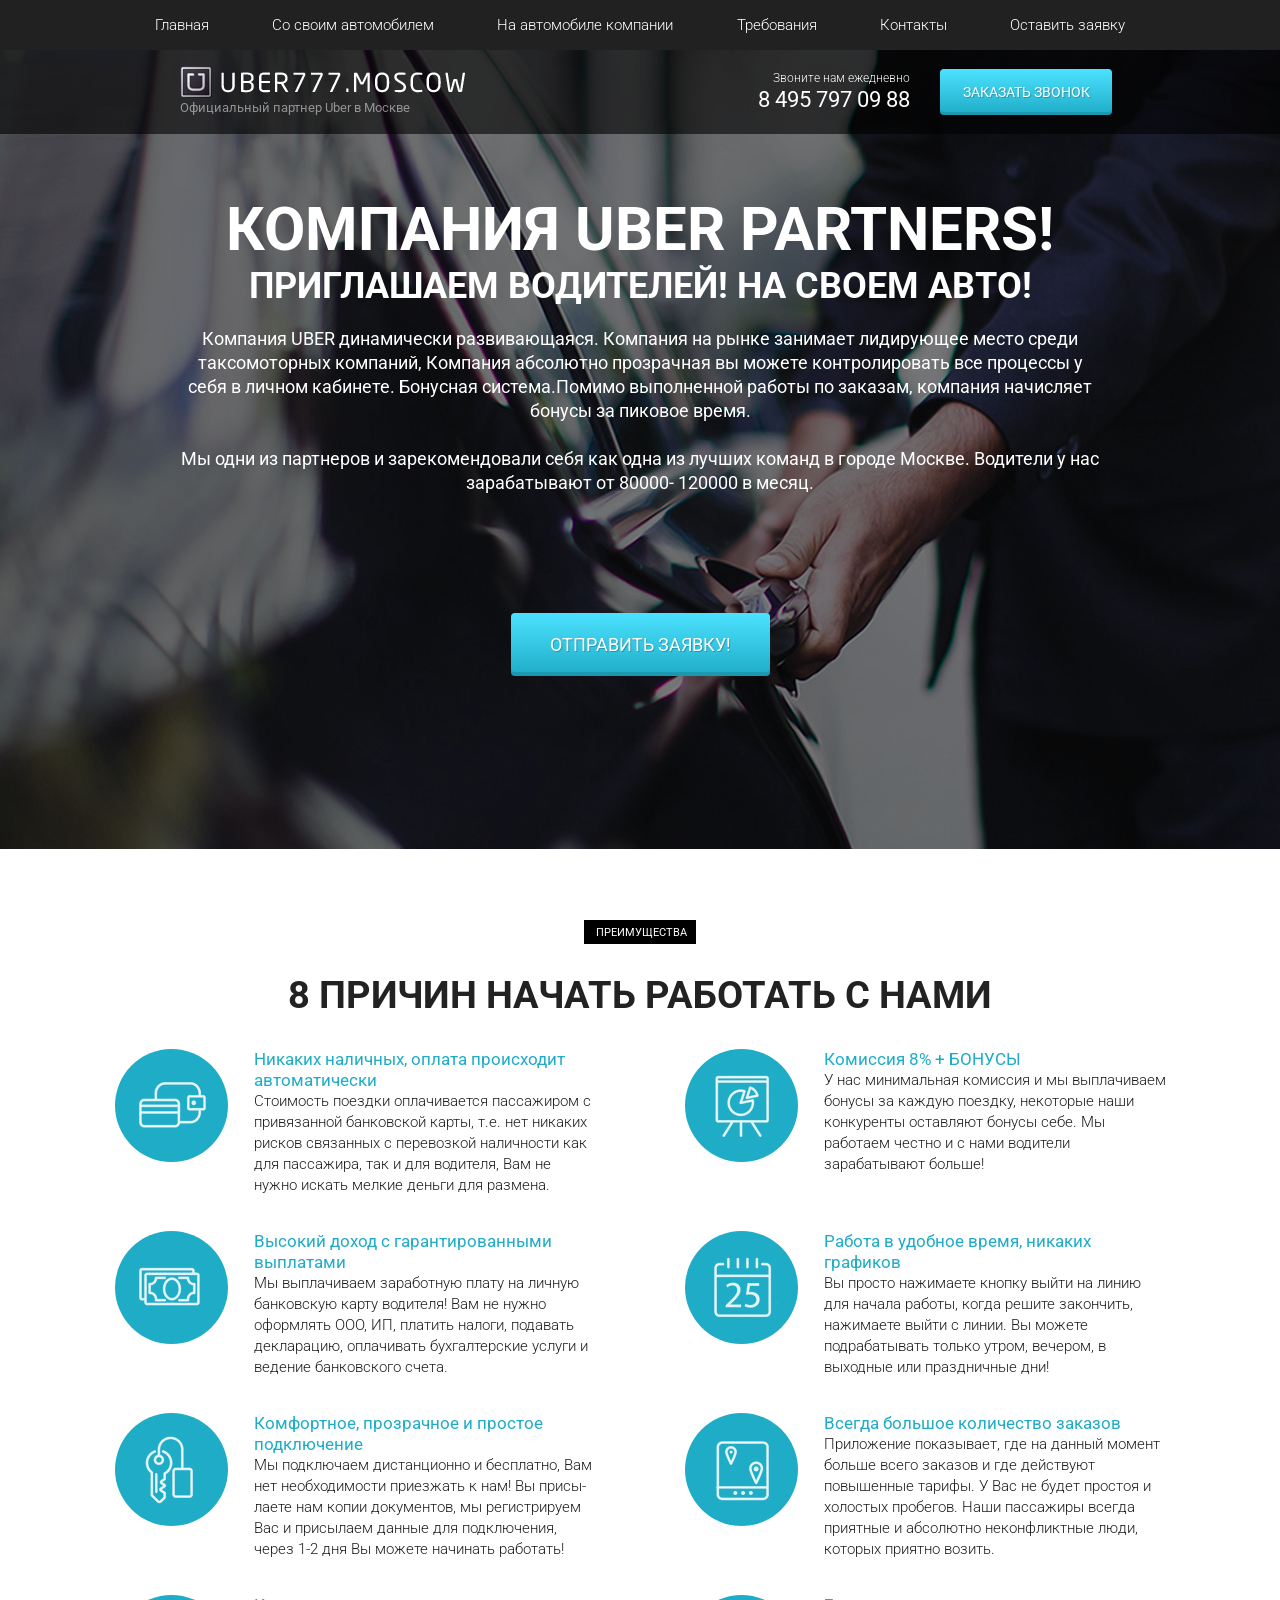
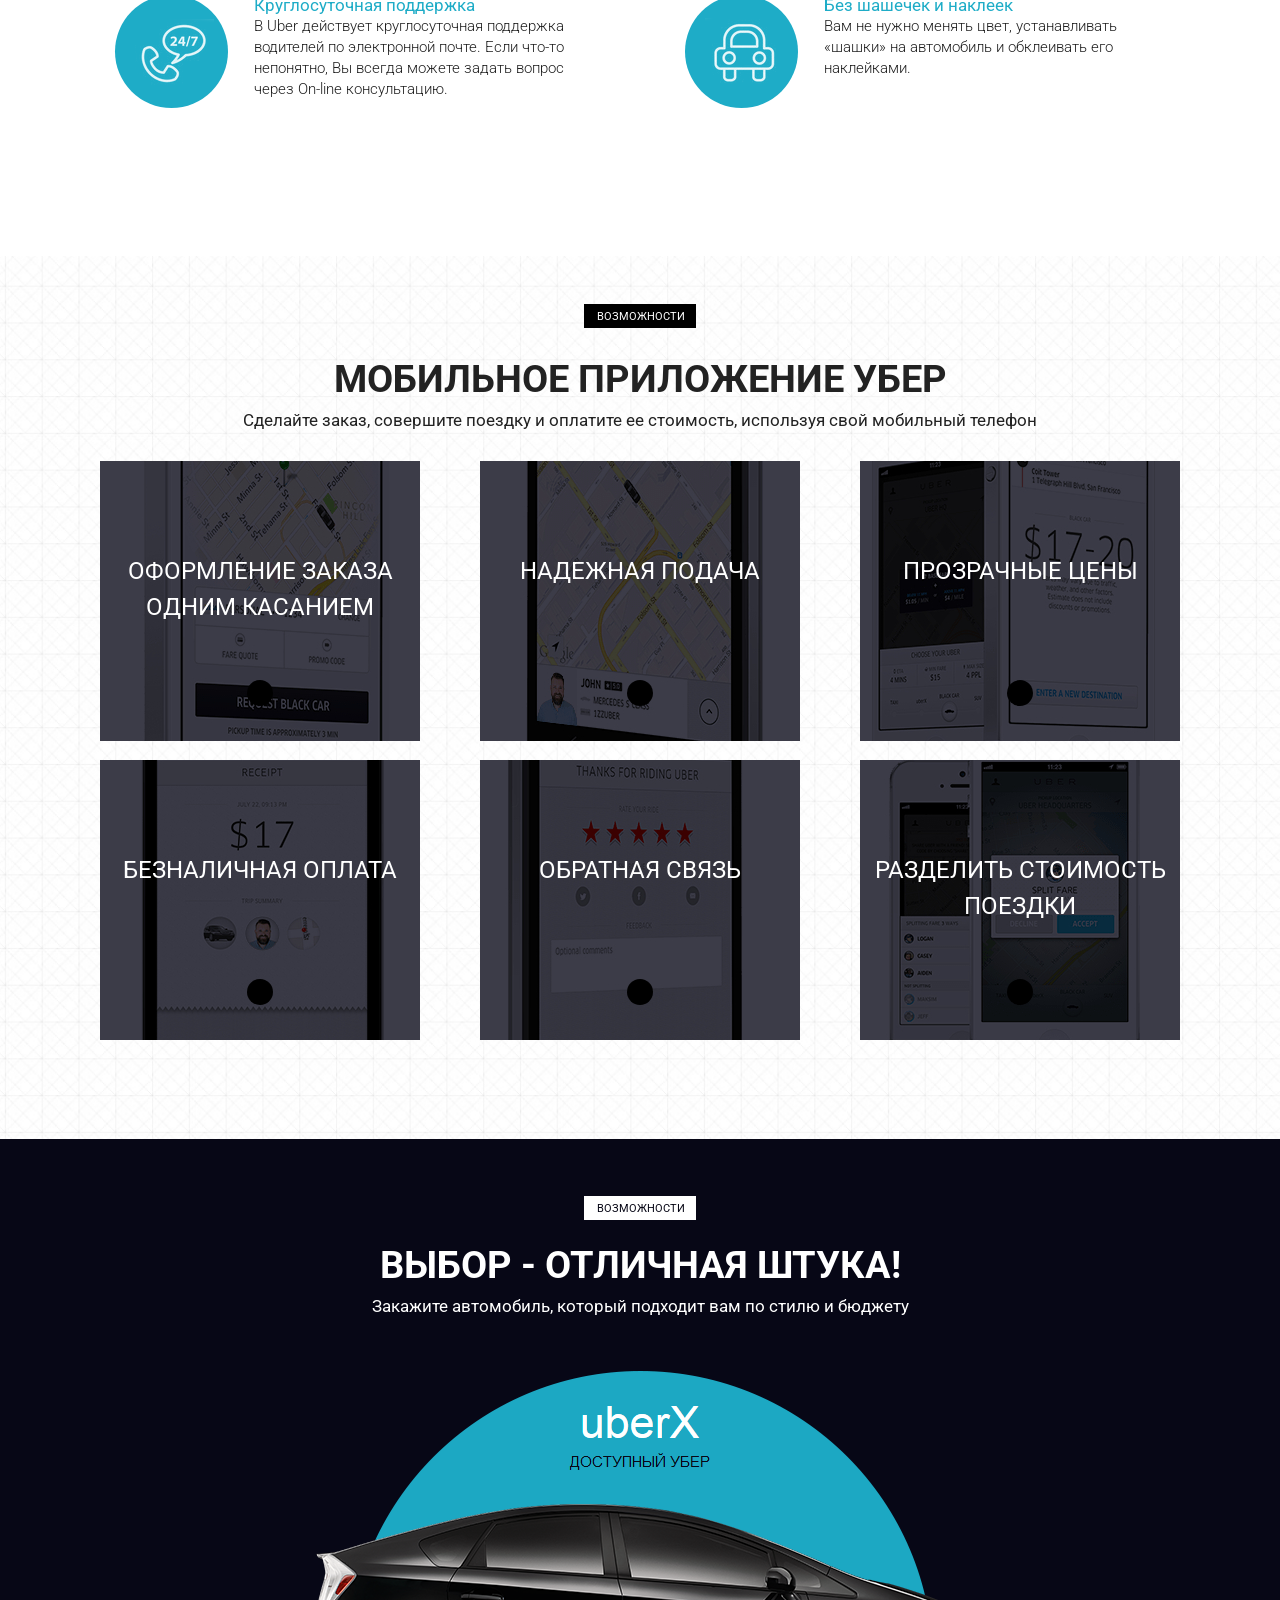
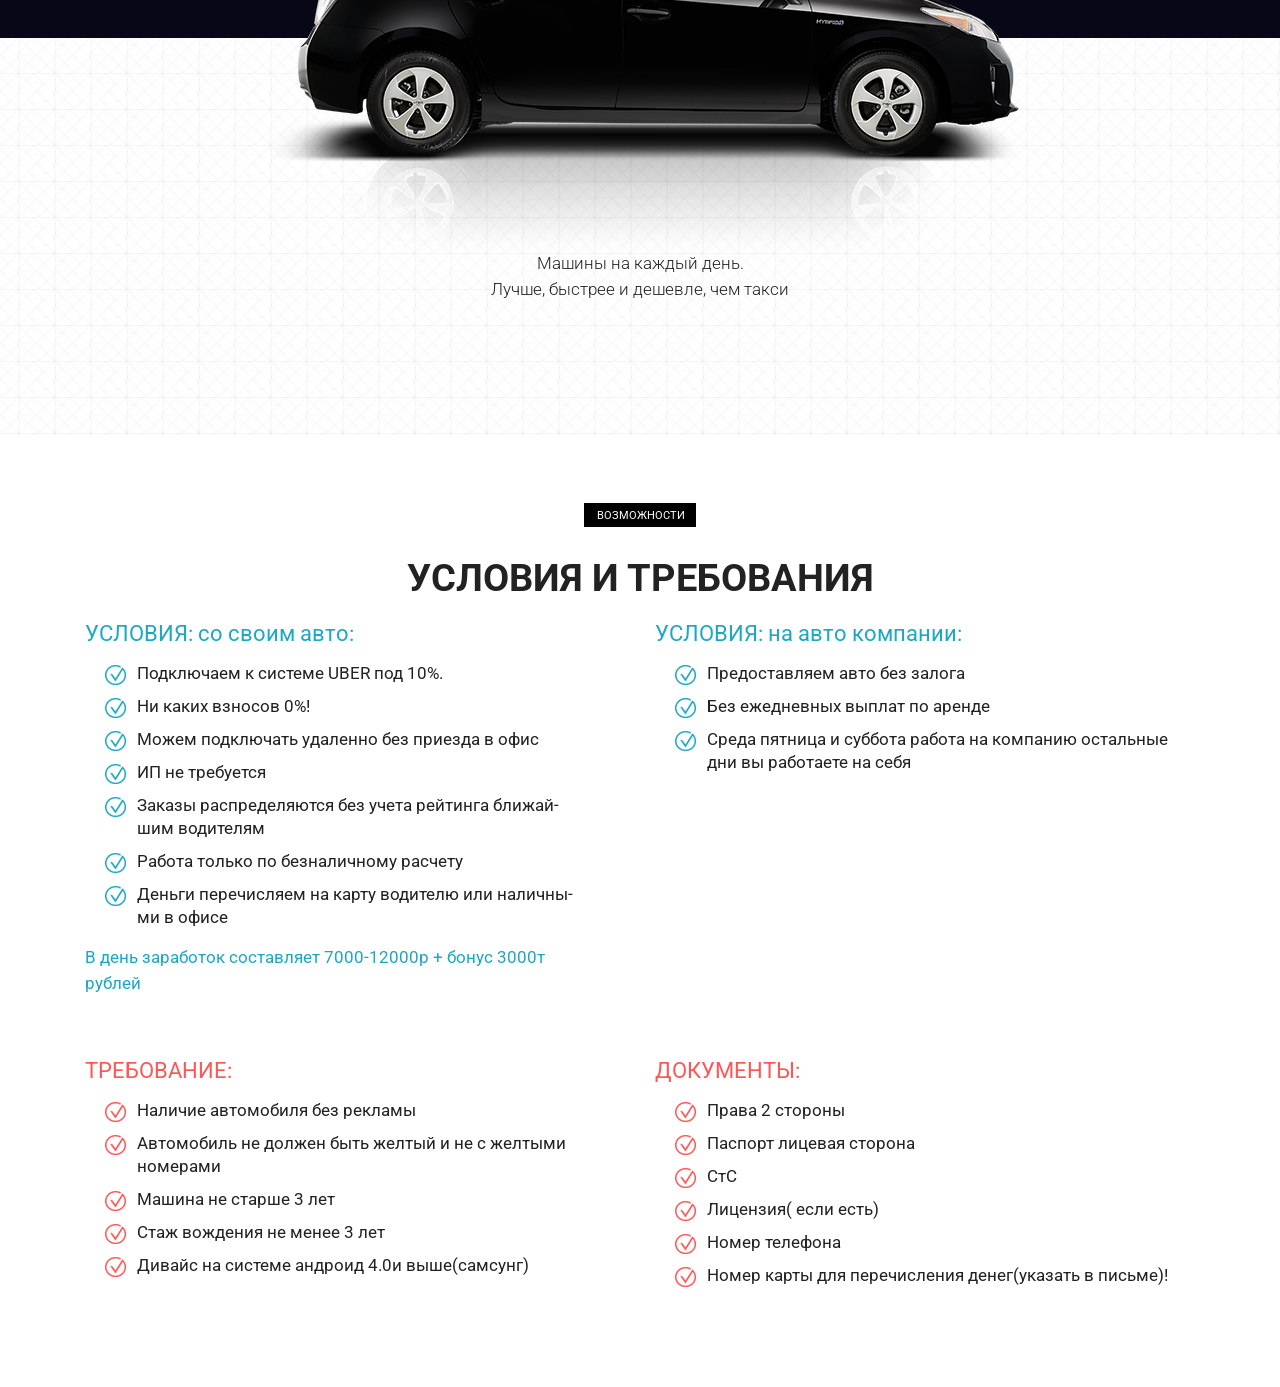
==== src/index.html @ 5bc3fe65 "page 5" ====
<!DOCTYPE html>
<html lang="en">
<head>
    <meta charset="UTF-8">
    <meta name="viewport" content="width=device-width, initial-scale=1.0">
    <meta http-equiv="X-UA-Compatible" content="ie=edge">
    <link href="https://fonts.googleapis.com/css2?family=Roboto:wght@300;400;700&display=swap" rel="stylesheet">
    <title>Document</title>
    <link rel="stylesheet" href="css/bootstrap-reboot.min.css">
    <link rel="stylesheet" href="css/bootstrap-grid.min.css">
    <link rel="stylesheet" href="css/style.min.css">
</head>
<body>
    <header>
        <nav>
            <div class="container">
                <ul class="menu">
                    <li class="menu_item"><a href="#" class="menu_link">Главная</a></li>
                    <li class="menu_item"><a href="#" class="menu_link">Со своим автомобилем</a></li>
                    <li class="menu_item"><a href="#" class="menu_link">На автомобиле компании</a></li>
                    <li class="menu_item"><a href="#" class="menu_link">Требования</a></li>
                    <li class="menu_item"><a href="#" class="menu_link">Контакты</a></li>
                    <li class="menu_item"><a href="#" class="menu_link">Оставить заявку</a></li>
                </ul>
            
            </div>
        </nav>

        <div class="subheader">
            <div class="container">
                <div class="row">
                    <div class="col-md-4 offset-md-1">
                        <a href="#" class="subheader_logo"><img src="/src/icons/logo.png" alt="logo"></a>
                        <div class="subheader_official">Официальный партнер Uber в Москве</div>
                    </div>
                    <div class="col-md-2 offset-md-2">
                        <div class="subheader_callus">Звоните нам ежедневно</div>
                        <a href="tel:+74957970988" class="subheader_tel">8 495 797 09 88</a>
                    </div>
                    <div class="col-md-2">
                        <button class="subheader_btn">заказать звонок</button>
                    </div>
                </div>
            </div>
        </div>
    </header>

    <section class="main">
        <div class="container">
            <div class="row">
                <div class="col-md-10 offset-md-1">
                    <h1 class="main_header">КОМПАНИЯ UBER PARTNERS!</h1>
                    <h2 class="main_subheader">ПРИГЛАШАЕМ ВОДИТЕЛЕЙ! НА СВОЕМ АВТО!</h2>
                    <div class="main_content">Компания UBER  динамически развивающаяся. Компания на рынке занимает лидирующее место среди
                    таксомоторных компаний, Компания абсолютно прозрачная вы можете контролировать все процессы у себя в личном кабинете. Бонуcная система.Помимо выполненной работы по заказам, компания начисляет бонусы за
                    пиковое время.
                    <br><br>
                    Мы одни из партнеров и зарекомендовали себя как одна из лучших команд в городе Москве.  Водители у нас
                    зарабатывают от 80000- 120000 в месяц.
                    </div>
                    <button class="main_btn">ОТПРАВИТЬ ЗАЯВКУ!</button>
                </div>
            </div>
        </div>
    </section>

    <section class="advantages">
        <div class="container">
            <div class="section_header">преимущества</div>
            <h1 class="section_header_big">8 причин начать работать с нами</h1>
            <div class="row">
                <div class="col-md-6">
                    
                    <div class="adv_item">
                        <div class="round"><img src="icons/advantages/1.png" alt="1" class="adv_item_img"></div>
                        <div class="adv_item_wrapper">
                            <div class="adv_item_header">Никаких наличных, оплата происходит
                                автоматически
                                </div>
                            <div class="adv_item_content">Стоимость поездки оплачивается пассажиром с привязанной банковской карты, т.е. нет никаких рисков связанных с перевозкой наличности как для пассажира, так и для водителя, Вам не нужно искать мелкие деньги для размена.</div>
                        </div>
                    </div>
                </div>
                <div class="col-md-6">
                    <div class="adv_item">
                        <div class="round"><img src="icons/advantages/2.png" alt="2" class="adv_item_img"></div>
                        <div class="adv_item_wrapper">
                            <div class="adv_item_header">Комиссия 8% + БОНУСЫ
                                </div>
                            <div class="adv_item_content">У нас минимальная комиссия и мы выплачиваем бонусы за каждую поездку, некоторые наши конкуренты оставляют бонусы себе. Мы работаем честно и с нами водители зарабатывают больше!<br></div>
                        </div>
                    </div>
                </div>
                <div class="col-md-6">
                    <div class="adv_item">
                        <div class="round"><img src="icons/advantages/3.png" alt="3" class="adv_item_img"></div>
                        <div class="adv_item_wrapper">
                            <div class="adv_item_header">Высокий доход с гарантированными
                                выплатами
                                </div>
                            <div class="adv_item_content">Мы выплачиваем заработную плату на личную банковскую карту водителя! Вам не нужно оформлять ООО, ИП, платить налоги, подавать декларацию, оплачивать бухгалтерские услуги и ведение банковского счета.</div>
                        </div>
                    </div>
                </div>
                <div class="col-md-6">
                    <div class="adv_item">
                        <div class="round"><img src="icons/advantages/4.png" alt="4" class="adv_item_img"></div>
                        <div class="adv_item_wrapper">
                            <div class="adv_item_header">Работа в удобное время, никаких
                                графиков
                                    
                                </div>
                            <div class="adv_item_content">Вы просто нажимаете кнопку выйти на линию для начала работы, когда решите закончить, нажимаете выйти с линии. Вы можете подрабатывать только утром, вечером, в выходные или праздничные дни!</div>
                        </div>
                    </div>
                </div>
                <div class="col-md-6">
                    <div class="adv_item">
                        <div class="round"><img src="icons/advantages/5.png" alt="5" class="adv_item_img"></div>
                        <div class="adv_item_wrapper">
                            <div class="adv_item_header">Комфортное, прозрачное и простое
                                подключение
                                </div>
                            <div class="adv_item_content">Мы подключаем дистанционно и бесплатно, Вам нет необходимости приезжать к нам! Вы присы-лаете нам копии документов, мы регистрируем Вас и присылаем данные для подключения, через 1-2 дня Вы можете начинать работать!</div>
                        </div>
                    </div>
                </div>
                <div class="col-md-6">
                    <div class="adv_item">
                        <div class="round"><img src="icons/advantages/6.png" alt="6" class="adv_item_img"></div>
                        <div class="adv_item_wrapper">
                            <div class="adv_item_header">Всегда большое количество заказов
                                
                                </div>
                            <div class="adv_item_content">Приложение показывает, где на данный момент больше всего заказов и где действуют повышенные тарифы. У Вас не будет простоя и холостых пробегов. Наши пассажиры всегда приятные и абсолютно неконфликтные люди, которых приятно возить.</div>
                        </div>
                    </div>
                </div>
                <div class="col-md-6">
                    <div class="adv_item">
                        <div class="round"><img src="icons/advantages/7.png" alt="7" class="adv_item_img"></div>
                        <div class="adv_item_wrapper">
                            <div class="adv_item_header">Круглосуточная поддержка
                            </div>
                            <div class="adv_item_content">В Uber действует круглосуточная поддержка водителей по электронной почте. Если что-то непонятно, Вы всегда можете задать вопрос через On-line консультацию.</div>
                        </div>
                    </div>
                </div> 
                <div class="col-md-6">
                    <div class="adv_item">
                        <div class="round"><img src="icons/advantages/8.png" alt="8" class="adv_item_img"></div>
                        <div class="adv_item_wrapper">
                            <div class="adv_item_header">Без шашечек и наклеек
                                
                            </div>
                            <div class="adv_item_content">Вам не нужно менять цвет, устанавливать «шашки» на автомобиль и обклеивать его наклейками.</div>
                        </div>
                    </div>
                </div>    
            </div>
        </div>
    </section>

    <section class="mobile">
        <div class="container">
            <div class="section_header">Возможности</div>
            <div class="section_header_big section_header_big_2">мобильное приложение убер</div>
            <div class="section_subheader">Сделайте заказ, совершите поездку и оплатите ее стоимость, используя свой мобильный телефон</div>
            <div class="row">
                <div class="col-md-4">
                    <div class="mobile_item mobile_item_1">
                        <div class="mobile_item_text">оформление заказа одним касанием</div>
                        <div class="mobile_item_plus"></div>
                    </div>
                </div>
                <div class="col-md-4">
                    <div class="mobile_item mobile_item_2">
                        <div class="mobile_item_text">надежная подача</div>
                        <div class="mobile_item_plus"></div>
                    </div>
                </div>
                <div class="col-md-4">
                    <div class="mobile_item mobile_item_3">
                        <div class="mobile_item_text">прозрачные цены</div>
                        <div class="mobile_item_plus"></div>
                    </div>
                </div>
                <div class="col-md-4">
                    <div class="mobile_item mobile_item_4">
                        <div class="mobile_item_text">безналичная оплата</div>
                        <div class="mobile_item_plus"></div>
                    </div>
                </div>
                <div class="col-md-4">
                    <div class="mobile_item mobile_item_5">
                        <div class="mobile_item_text">обратная связь</div>
                        <div class="mobile_item_plus"></div>
                    </div>
                </div>
                <div class="col-md-4">
                    <div class="mobile_item mobile_item_6">
                        <div class="mobile_item_text">разделить
                            стоимость поездки</div>
                        <div class="mobile_item_plus"></div>
                    </div>
                </div>
            </div>
        </div>
    </section>

    <section class="choice">
        <div class="subsection_1">
            <div class="container">
                <div class="section_header section_header_3">Возможности</div>
                <div class="section_header_big section_header_big_3">Выбор - отличная 
                    штука!</div>
                <div class="section_subheader section_subheader_3">Закажите автомобиль, который подходит вам по стилю и бюджету</div>
                <div class="choice_car"><img src="img/car.png" alt="car"></div>
                <div class="choice_text">Машины на каждый день.<br>
                    Лучше, быстрее и дешевле, чем такси</div>
            </div>
        </div>
        <div class="subsection_2"></div>
    </section>

    <section class="require">
        <div class="container">
            <div class="section_header">возможности</div>
            <div class="section_header_big section_header_big_4">условия и требования</div>

            <div class="row">
                <div class="col-md-6">
                    <div class="require_block">
                        <div class="require_header">УСЛОВИЯ: со своим авто:</div>
                        <ul class="require_content">
                            <li> Подключаем к системе UBER  под 10%.</li>
                            <li>Ни каких взносов  0%!</li>
                            <li>Можем подключать удаленно без приезда в офис</li>
                            <li>ИП не требуется</li>
                            <li>Заказы распределяются без учета рейтинга ближай-<br>шим водителям</li>
                            <li>Работа только по безналичному расчету</li>
                            <li>Деньги перечисляем на карту водителю или наличны-<br>ми в офисе</li>
                        </ul>
                        <div class="require_footer">В день заработок составляет 7000-12000р + бонус 3000т<br> рублей</div>
                    </div>
                </div>
                
                <div class="col-md-6">
                    <div class="require_block">
                        <div class="require_header">УСЛОВИЯ: на авто компании:</div>
                        <ul class="require_content">
                            <li>Предоставляем авто без залога</li>
                            <li>Без ежедневных выплат по аренде</li>
                            <li>Среда пятница и суббота работа на компанию остальные дни вы работаете на себя</li>
                            
                        </ul>
                    </div>
                </div>
                <div class="col-md-6">
                    <div class="require_block require_block_nmb">
                        <div class="require_header require_header_red">ТРЕБОВАНИЕ:</div>
                        <ul class="require_content require_content_red">
                            <li>Наличие автомобиля без рекламы</li>
                            <li>Автомобиль не должен быть желтый и не с желтыми номерами</li>
                            <li>Машина не старше 3 лет</li>
                            <li>Стаж вождения не менее 3 лет</li>
                            <li>Дивайс на системе андроид 4.0и выше(самсунг)</li>
                        </ul>
                    </div>
                </div>
                <div class="col-md-6">
                    <div class="require_block require_block_nmb">
                        <div class="require_header require_header_red">ДОКУМЕНТЫ:</div>
                        <ul class="require_content require_content_red">
                            <li>Права 2 стороны</li>
                            <li>Паспорт лицевая сторона</li>
                            <li>СтС</li>
                            <li>Лицензия( если есть)</li>
                            <li>Номер телефона</li>
                            <li>Номер карты для перечисления денег(указать в письме)!</li>
                        </ul>
                    </div>
                </div>
                
            </div>
        </div>
    </section>
     
</body>
</html>
---- src/css/style.min.css ----
*{font-family:'Roboto', sans-serif}header{position:relative;height:50px}nav{background-color:#212121;height:50px;position:fixed;top:0;left:0;width:100%;z-index:2}.menu{display:-webkit-box;display:-ms-flexbox;display:flex;-webkit-box-pack:justify;-ms-flex-pack:justify;justify-content:space-between;margin:0;list-style-type:none;padding:13px 70px}.menu_link{color:#ffffff;font-size:15px;font-weight:300}.subheader{position:absolute;top:50px;height:84px;background-color:rgba(0,0,0,0.6);width:100%}.subheader_logo{display:block;margin-top:16px}.subheader_official{opacity:0.5;color:#ffffff;font-size:13px;font-weight:400}.subheader_callus{display:block;margin-top:23px;margin-bottom:8px;color:#ffffff;font-size:12px;font-weight:300;line-height:11px;text-align:right}.subheader_tel{display:block;color:#ffffff;font-size:22px;font-weight:400;text-transform:uppercase;line-height:16px;text-align:right}.subheader_btn{margin-top:19px;width:172px;height:46px;-webkit-box-shadow:inset 0 -3px 0 rgba(0,0,0,0.12);box-shadow:inset 0 -3px 0 rgba(0,0,0,0.12);border:none;background-image:-webkit-gradient(linear, left bottom, left top, from(#1eacc7), to(#4ce2ff));background-image:linear-gradient(to top, #1eacc7 0%, #4ce2ff 100%);border-radius:4px;text-shadow:1px 1px 0 rgba(0,0,0,0.21);color:#ffffff;font-size:14px;font-weight:400;line-height:10px;text-transform:uppercase}.subheader_btn:hover{background-image:none;background-color:#1eacc7}.main{min-height:799px;background:url("/src/img/bg/bg_main.jpg") center center/cover no-repeat;padding:150px 0 135px 0}.main_header{margin:0;text-align:center;color:#ffffff;font-weight:700;text-transform:uppercase;font-size:60px;line-height:60px}.main_subheader{text-align:center;color:#ffffff;font-size:36px;text-transform:uppercase;font-weight:700;margin:0;line-height:36px;margin-top:8px}.main_content{color:#ffffff;font-size:18px;font-weight:400;line-height:24px;margin-top:23px;text-align:center}.main_btn{display:block;margin:118px auto 0 auto;width:259px;height:63px;-webkit-box-shadow:inset 0 -4px 0 rgba(0,0,0,0.12);box-shadow:inset 0 -4px 0 rgba(0,0,0,0.12);border:none;background-image:-webkit-gradient(linear, left bottom, left top, from(#1eacc7), to(#4ce2ff));background-image:linear-gradient(to top, #1eacc7 0%, #4ce2ff 100%);text-shadow:1px 1px 0 rgba(0,0,0,0.21);color:#ffffff;font-size:18px;font-weight:400;text-transform:uppercase;border-radius:4px}.main_btn:hover{background-image:none;background-color:#1eacc7}.section_header{margin:0 auto;width:112px;height:24px;background-color:#000000;color:#ffffff;font-size:11px;font-weight:400;text-transform:uppercase;text-align:center;padding:5px 11px 6px 12px}.section_header_3{background-color:#ffffff;color:#070716}.section_header_big{color:#222222;font-size:38px;font-weight:700;line-height:27px;text-transform:uppercase;margin-top:38px;margin-bottom:40px;text-align:center}.section_header_big_2{margin-bottom:19px}.section_header_big_3{color:#ffffff;margin:32px 0 19px 0}.section_header_big_4{margin-bottom:0px}.section_subheader{color:#222222;font-size:17px;font-weight:400;text-align:center;line-height:17px}.section_subheader_3{color:#ffffff;margin-bottom:56px}.advantages{padding:71px 0 113px 0}.advantages .adv_item{display:-webkit-box;display:-ms-flexbox;display:flex;-webkit-box-pack:center;-ms-flex-pack:center;justify-content:center;-webkit-box-align:start;-ms-flex-align:start;align-items:flex-start;margin-bottom:35px}.advantages .adv_item_wrapper{margin-left:26px;width:342px}.advantages .adv_item_header{color:#1eacc7;font-size:17px;font-weight:400;line-height:21px}.advantages .adv_item_content{color:#202020;font-size:15px;font-weight:300;line-height:21px}.round{display:-webkit-box;display:-ms-flexbox;display:flex;-webkit-box-pack:center;-ms-flex-pack:center;justify-content:center;-webkit-box-align:center;-ms-flex-align:center;align-items:center;width:113px;height:113px;border-radius:100%;background-color:#1eacc7}.mobile{background:url("../img/bg/bg_second.jpg") center center/cover no-repeat;min-height:864px;padding:48px 0 80px 0}.mobile .row{margin-top:32px}.mobile_item{position:relative;width:320px;height:280px;margin:0 auto;margin-bottom:19px;padding-top:92px}.mobile_item_1{background:url("../img/mobile/one_touch.jpg")}.mobile_item_2{background:url("../img/mobile/feed.jpg")}.mobile_item_3{background:url("../img/mobile/prices.jpg")}.mobile_item_4{background:url("../img/mobile/payment.jpg")}.mobile_item_5{background:url("../img/mobile/feedback.jpg")}.mobile_item_6{background:url("../img/mobile/split.jpg")}.mobile_item_text{color:#ffffff;font-size:24px;font-weight:400;text-transform:uppercase;text-align:center}.mobile_item_plus{display:-webkit-box;display:-ms-flexbox;display:flex;-webkit-box-pack:center;-ms-flex-pack:center;justify-content:center;-webkit-box-align:center;-ms-flex-align:center;align-items:center;position:absolute;left:50%;top:219px;-webkit-transform:translateX(-50%);transform:translateX(-50%);width:26px;height:26px;background-color:#000000;border-radius:100%;cursor:pointer}.choice .subsection_1{padding:57px 0 138px 0;height:499px;background-color:#070716}.choice .subsection_2{height:397px;background:url("../img/bg/bg_for_car.jpg") center center/cover no-repeat}.choice_car{display:block;width:759px;margin:0 auto}.choice_text{color:#222222;font-size:17px;font-weight:300;text-align:center}.require{padding:68px 0 84px 0}.require_block{margin:33px 0 33px 0}.require_block_nmb{margin-bottom:0px}.require_header{line-height:17px;color:#1ca8c3;font-size:22px;font-weight:400}.require_header_red{color:#ff5656}.require_content{margin-top:20px;list-style-type:none;padding-left:52px}.require_content li{position:relative;margin-bottom:10px;color:#222222;font-size:17px;font-weight:400;line-height:23px}.require_content li:before{content:'';display:block;position:absolute;left:-32px;top:3px;width:21px;height:20px;background:url("../icons/points/mark.png") center center/cover no-repeat}.require_content_red li{position:relative;margin-bottom:10px;color:#222222;font-size:17px;font-weight:400;line-height:23px}.require_content_red li:before{content:'';display:block;position:absolute;left:-32px;top:3px;width:21px;height:20px;background:url("../icons/points/mark_red.png") center center/cover no-repeat}.require_footer{font-size:17px;color:#1ca8c3;font-weight:400}
/*# sourceMappingURL=style.min.css.map */
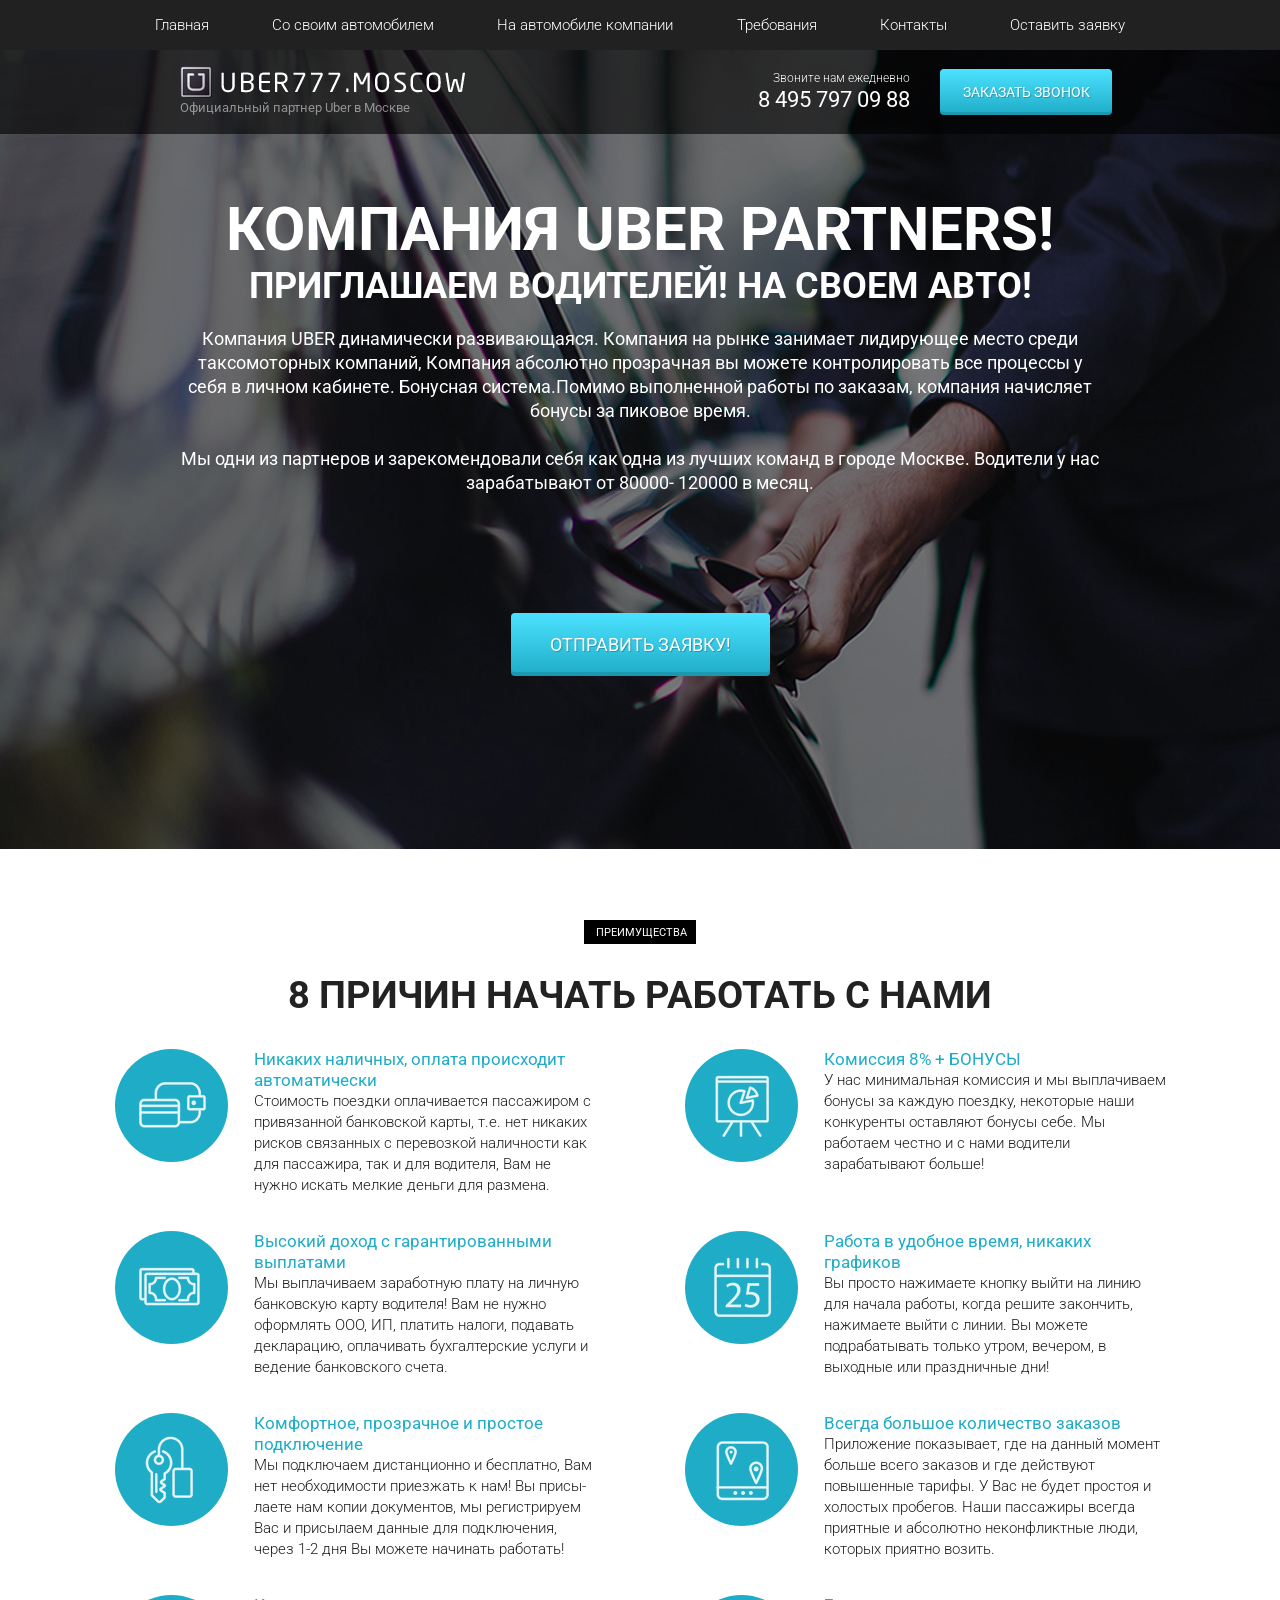
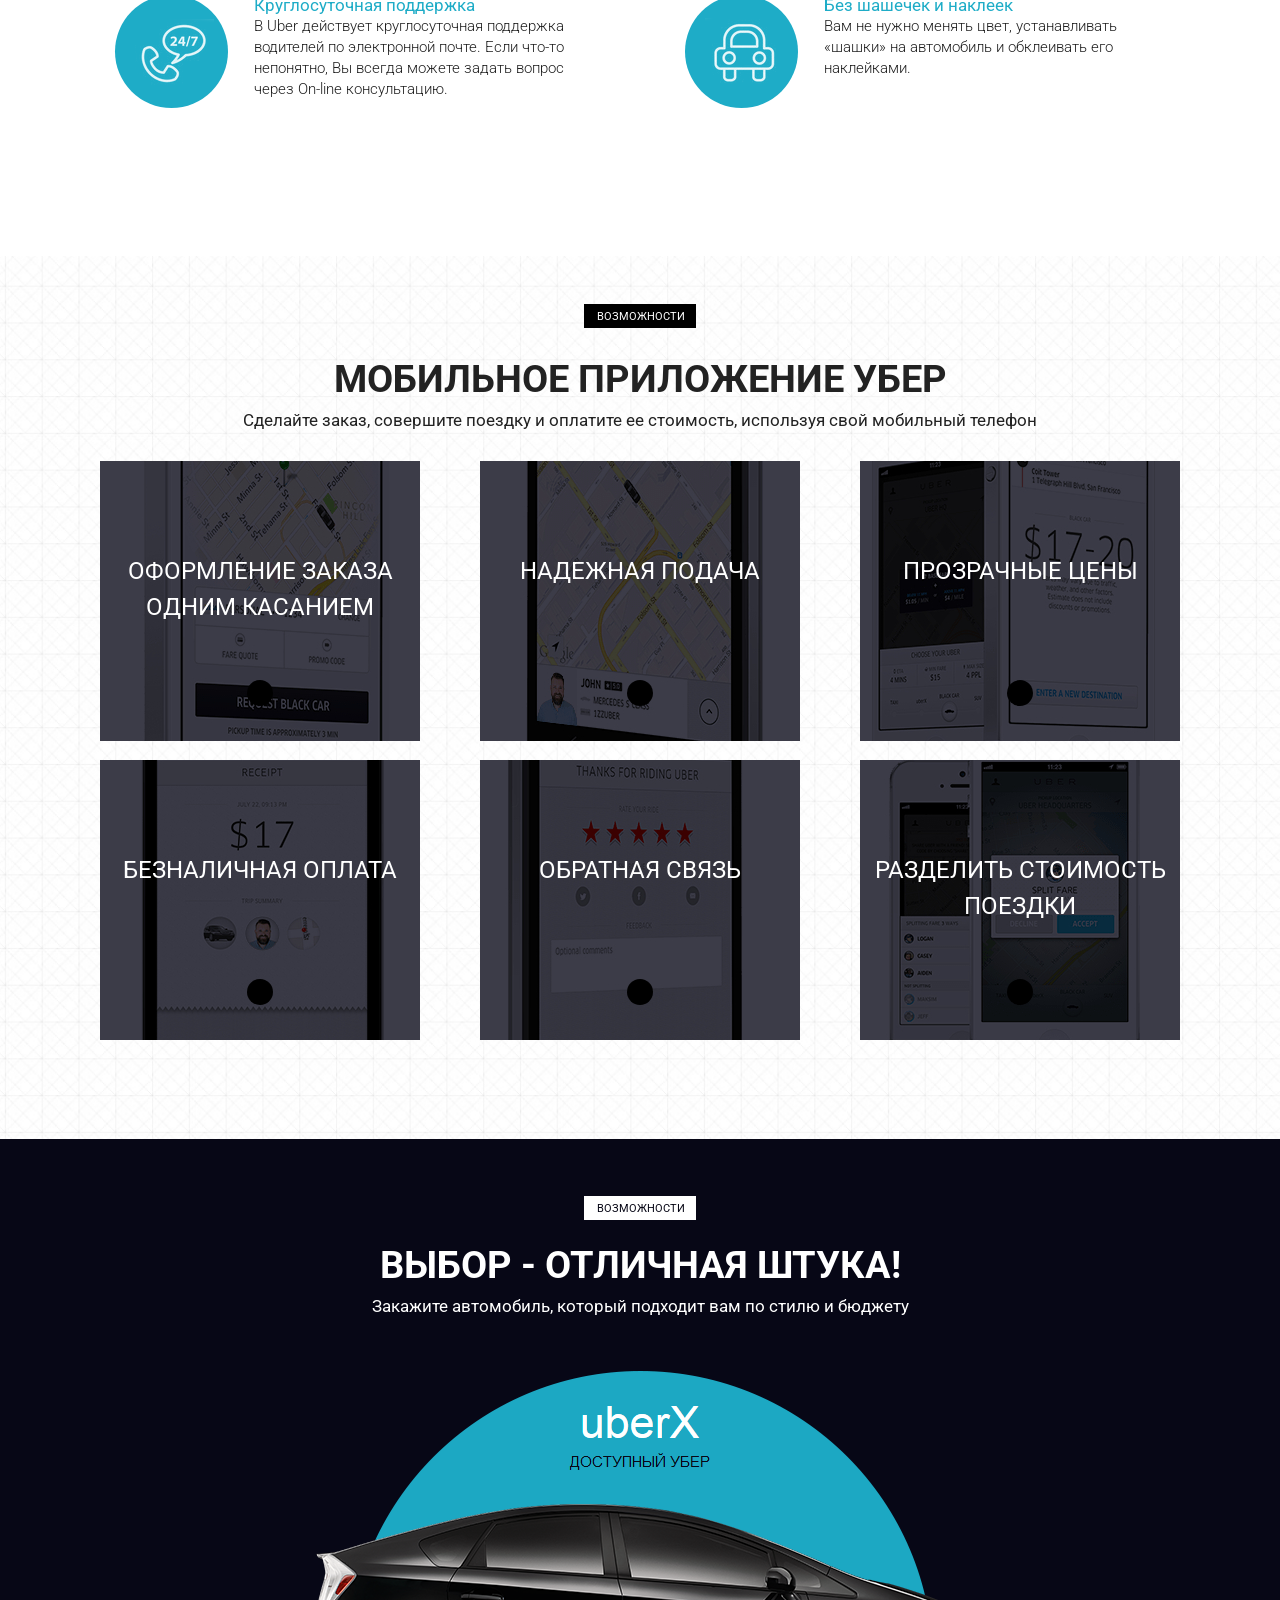
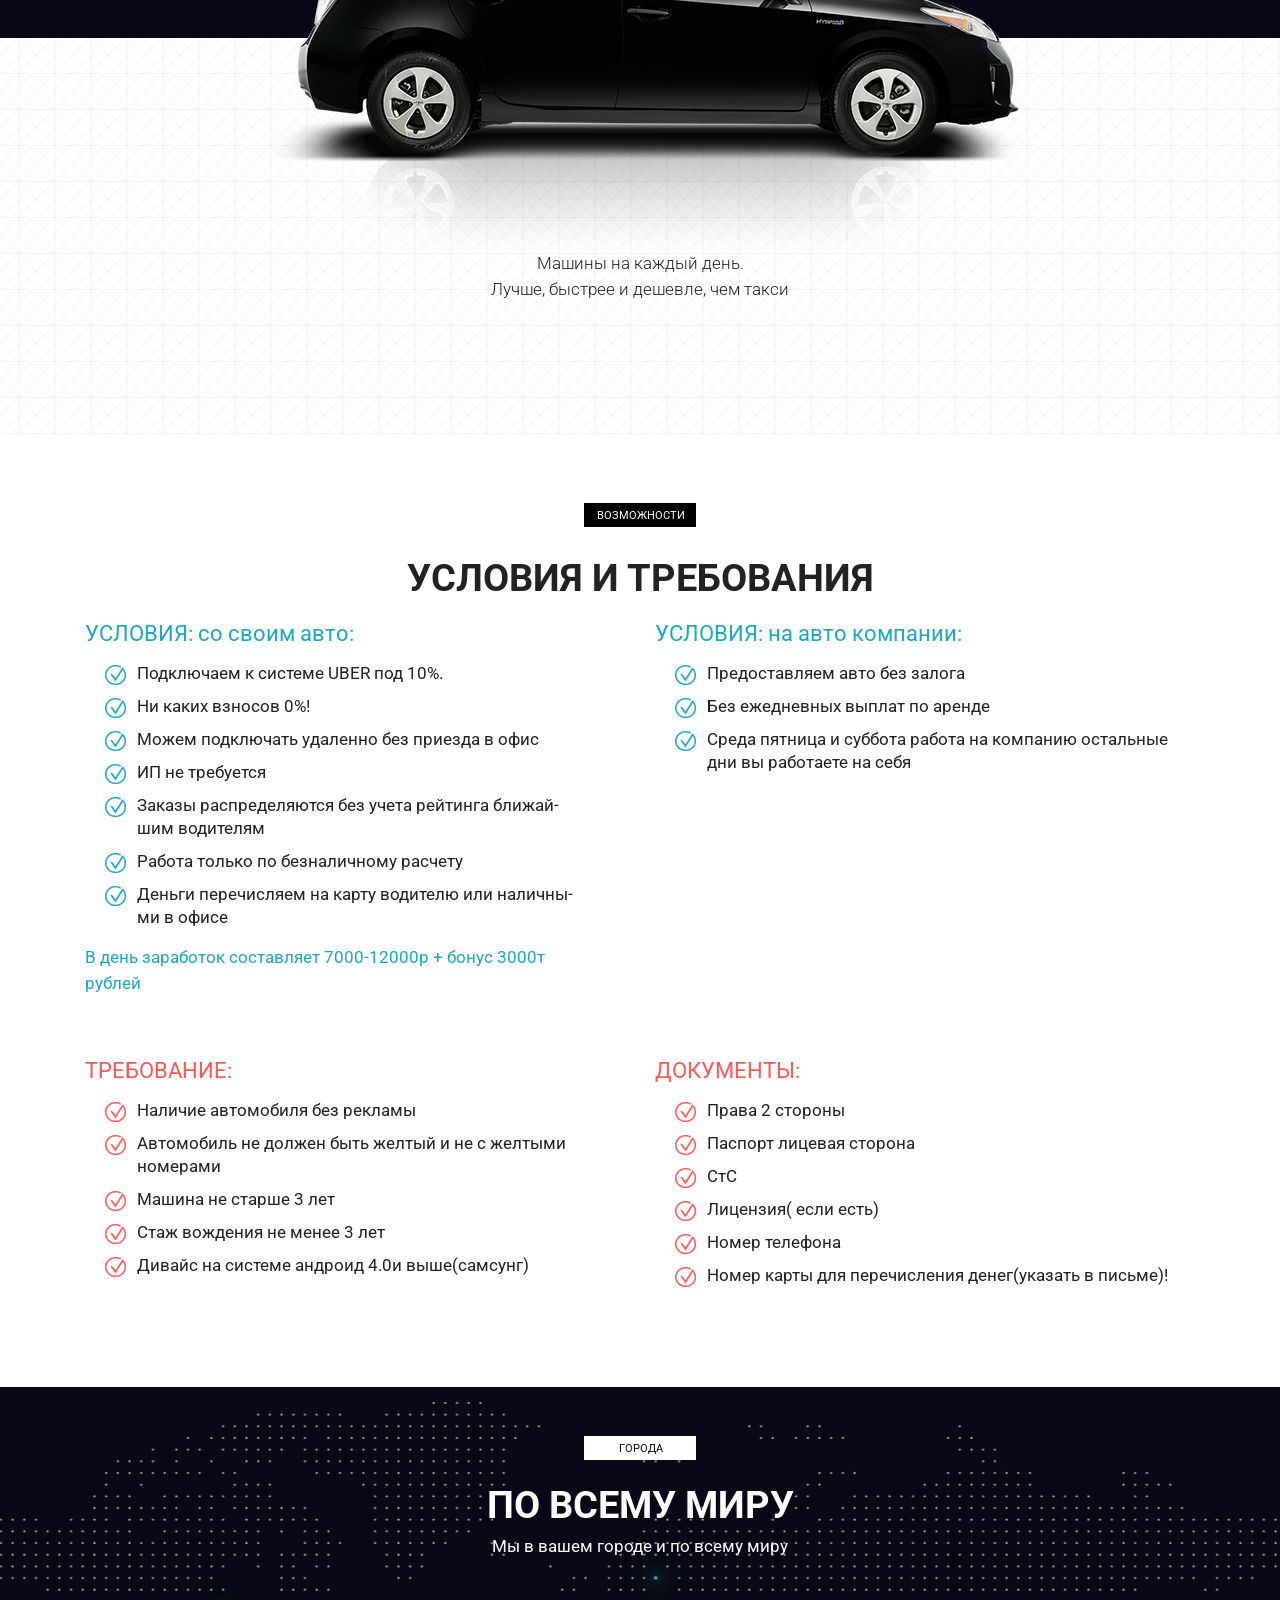
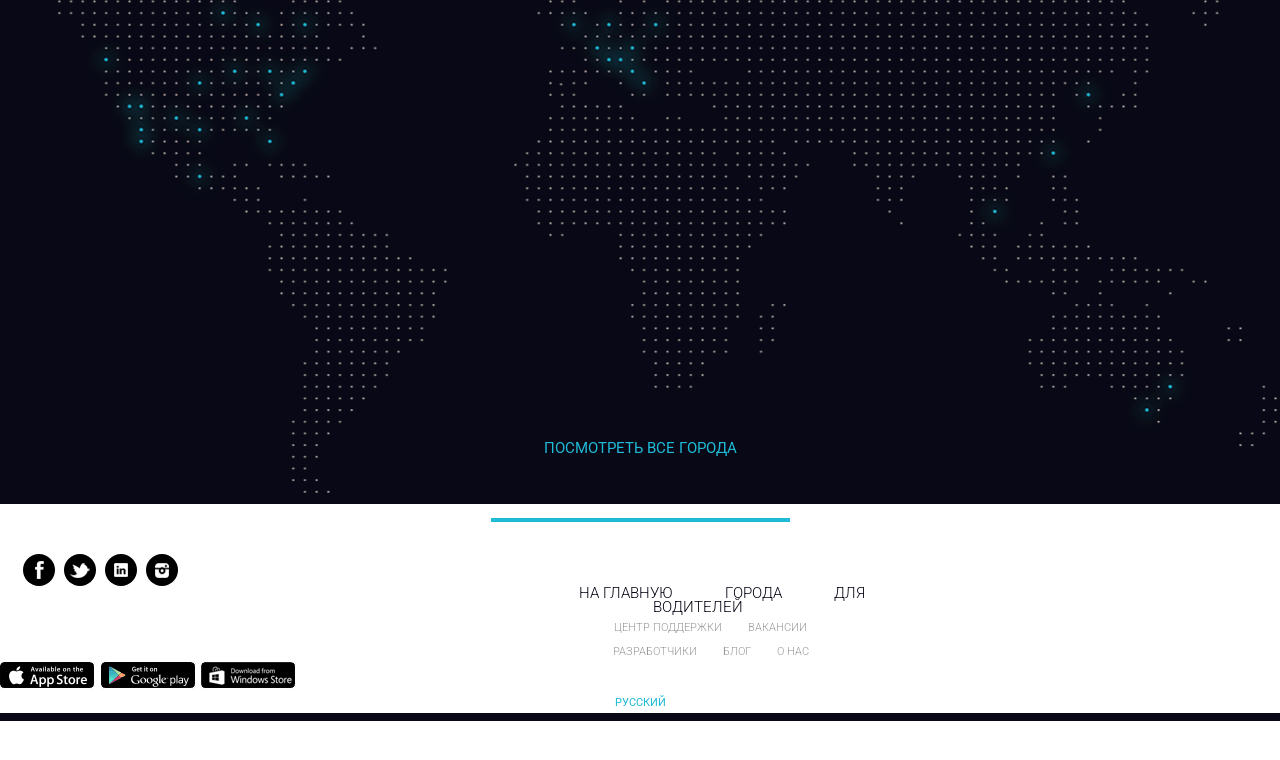
==== commit ca294c32: "end not correct" ====
--- a/src/index.html
+++ b/src/index.html
@@ -211,10 +211,10 @@
     <section class="choice">
         <div class="subsection_1">
             <div class="container">
-                <div class="section_header section_header_3">Возможности</div>
-                <div class="section_header_big section_header_big_3">Выбор - отличная 
+                <div class="section_header section_header_white">Возможности</div>
+                <div class="section_header_big section_header_big_white">Выбор - отличная 
                     штука!</div>
-                <div class="section_subheader section_subheader_3">Закажите автомобиль, который подходит вам по стилю и бюджету</div>
+                <div class="section_subheader section_subheader_white">Закажите автомобиль, который подходит вам по стилю и бюджету</div>
                 <div class="choice_car"><img src="img/car.png" alt="car"></div>
                 <div class="choice_text">Машины на каждый день.<br>
                     Лучше, быстрее и дешевле, чем такси</div>
@@ -257,9 +257,9 @@
                     </div>
                 </div>
                 <div class="col-md-6">
-                    <div class="require_block require_block_nmb">
-                        <div class="require_header require_header_red">ТРЕБОВАНИЕ:</div>
-                        <ul class="require_content require_content_red">
+                    <div class="require_block require_block_nmb warning">
+                        <div class="require_header">ТРЕБОВАНИЕ:</div>
+                        <ul class="require_content">
                             <li>Наличие автомобиля без рекламы</li>
                             <li>Автомобиль не должен быть желтый и не с желтыми номерами</li>
                             <li>Машина не старше 3 лет</li>
@@ -269,9 +269,9 @@
                     </div>
                 </div>
                 <div class="col-md-6">
-                    <div class="require_block require_block_nmb">
-                        <div class="require_header require_header_red">ДОКУМЕНТЫ:</div>
-                        <ul class="require_content require_content_red">
+                    <div class="require_block require_block_nmb warning">
+                        <div class="require_header">ДОКУМЕНТЫ:</div>
+                        <ul class="require_content">
                             <li>Права 2 стороны</li>
                             <li>Паспорт лицевая сторона</li>
                             <li>СтС</li>
@@ -285,6 +285,53 @@
             </div>
         </div>
     </section>
+
+    <section class="world">
+        <div class="container">
+            <div class="section_header section_header_white">города</div>
+            <div class="section_header_big section_header_big_white">По всему миру</div>
+            <div class="section_subheader section_subheader_white">Мы в вашем городе и по всему миру</div>
+            <a href="#" class="world_link">посмотреть все города</a>
+        </div>
+    </section>
+
+    <footer class="footer">
+        <div class="footer_line"></div>
+        
+        <div class="footer_wrapper">
+            <div class="footer_socials">
+                <div class="footer_socials_item"><img src="icons/social/facebook.png" alt="facebook" class="footer_socials_img"></div>
+                <div class="footer_socials_item"><img src="icons/social/twitter.png" alt="twitter" class="footer_socials_img"></div>
+                <div class="footer_socials_item"><img src="icons/social/in.png" alt="instagram" class="footer_socials_img"></div>
+                <div class="footer_socials_item"><img src="icons/social/instagram.png" alt="another" class="footer_socials_img"></div>
+            </div>
+            <div class="footer_links">
+            
+                <div class="footer_links_1row">
+                    <a href="#" class="footer_links_1row_item_1">на главную</a>
+                    <a href="#" class="footer_links_1row_item_1">города</a>
+                    <a href="#" class="footer_links_1row_item_1">для водителей</a>
+                </div>
+                <div class="footer_links_2row">
+                    <a href="#" class="footer_links_2row_item_2">центр поддержки</a>
+                    <a href="#" class="footer_links_2row_item_2">вакансии</a>
+                    <a href="#" class="footer_links_2row_item_2">разработчики</a>
+                    <a href="#" class="footer_links_2row_item_2">блог</a>
+                    <a href="#" class="footer_links_2row_item_2">о нас</a>
+                </div>
+                
+            </div>
+            <div class="footer_store">
+                <img src="icons/social/apple_google_windows.png" alt="store">
+            </div>
+        </div>
+        <div class="footer_rus">
+            <a href="#" class="footer_rus_link">русский</a>
+        </div>
+
+        <div class="footer_end"></div>
+        
+    </footer>
      
 </body>
 </html>
--- a/src/css/style.min.css
+++ b/src/css/style.min.css
@@ -1,2 +1,2 @@
-*{font-family:'Roboto', sans-serif}header{position:relative;height:50px}nav{background-color:#212121;height:50px;position:fixed;top:0;left:0;width:100%;z-index:2}.menu{display:-webkit-box;display:-ms-flexbox;display:flex;-webkit-box-pack:justify;-ms-flex-pack:justify;justify-content:space-between;margin:0;list-style-type:none;padding:13px 70px}.menu_link{color:#ffffff;font-size:15px;font-weight:300}.subheader{position:absolute;top:50px;height:84px;background-color:rgba(0,0,0,0.6);width:100%}.subheader_logo{display:block;margin-top:16px}.subheader_official{opacity:0.5;color:#ffffff;font-size:13px;font-weight:400}.subheader_callus{display:block;margin-top:23px;margin-bottom:8px;color:#ffffff;font-size:12px;font-weight:300;line-height:11px;text-align:right}.subheader_tel{display:block;color:#ffffff;font-size:22px;font-weight:400;text-transform:uppercase;line-height:16px;text-align:right}.subheader_btn{margin-top:19px;width:172px;height:46px;-webkit-box-shadow:inset 0 -3px 0 rgba(0,0,0,0.12);box-shadow:inset 0 -3px 0 rgba(0,0,0,0.12);border:none;background-image:-webkit-gradient(linear, left bottom, left top, from(#1eacc7), to(#4ce2ff));background-image:linear-gradient(to top, #1eacc7 0%, #4ce2ff 100%);border-radius:4px;text-shadow:1px 1px 0 rgba(0,0,0,0.21);color:#ffffff;font-size:14px;font-weight:400;line-height:10px;text-transform:uppercase}.subheader_btn:hover{background-image:none;background-color:#1eacc7}.main{min-height:799px;background:url("/src/img/bg/bg_main.jpg") center center/cover no-repeat;padding:150px 0 135px 0}.main_header{margin:0;text-align:center;color:#ffffff;font-weight:700;text-transform:uppercase;font-size:60px;line-height:60px}.main_subheader{text-align:center;color:#ffffff;font-size:36px;text-transform:uppercase;font-weight:700;margin:0;line-height:36px;margin-top:8px}.main_content{color:#ffffff;font-size:18px;font-weight:400;line-height:24px;margin-top:23px;text-align:center}.main_btn{display:block;margin:118px auto 0 auto;width:259px;height:63px;-webkit-box-shadow:inset 0 -4px 0 rgba(0,0,0,0.12);box-shadow:inset 0 -4px 0 rgba(0,0,0,0.12);border:none;background-image:-webkit-gradient(linear, left bottom, left top, from(#1eacc7), to(#4ce2ff));background-image:linear-gradient(to top, #1eacc7 0%, #4ce2ff 100%);text-shadow:1px 1px 0 rgba(0,0,0,0.21);color:#ffffff;font-size:18px;font-weight:400;text-transform:uppercase;border-radius:4px}.main_btn:hover{background-image:none;background-color:#1eacc7}.section_header{margin:0 auto;width:112px;height:24px;background-color:#000000;color:#ffffff;font-size:11px;font-weight:400;text-transform:uppercase;text-align:center;padding:5px 11px 6px 12px}.section_header_3{background-color:#ffffff;color:#070716}.section_header_big{color:#222222;font-size:38px;font-weight:700;line-height:27px;text-transform:uppercase;margin-top:38px;margin-bottom:40px;text-align:center}.section_header_big_2{margin-bottom:19px}.section_header_big_3{color:#ffffff;margin:32px 0 19px 0}.section_header_big_4{margin-bottom:0px}.section_subheader{color:#222222;font-size:17px;font-weight:400;text-align:center;line-height:17px}.section_subheader_3{color:#ffffff;margin-bottom:56px}.advantages{padding:71px 0 113px 0}.advantages .adv_item{display:-webkit-box;display:-ms-flexbox;display:flex;-webkit-box-pack:center;-ms-flex-pack:center;justify-content:center;-webkit-box-align:start;-ms-flex-align:start;align-items:flex-start;margin-bottom:35px}.advantages .adv_item_wrapper{margin-left:26px;width:342px}.advantages .adv_item_header{color:#1eacc7;font-size:17px;font-weight:400;line-height:21px}.advantages .adv_item_content{color:#202020;font-size:15px;font-weight:300;line-height:21px}.round{display:-webkit-box;display:-ms-flexbox;display:flex;-webkit-box-pack:center;-ms-flex-pack:center;justify-content:center;-webkit-box-align:center;-ms-flex-align:center;align-items:center;width:113px;height:113px;border-radius:100%;background-color:#1eacc7}.mobile{background:url("../img/bg/bg_second.jpg") center center/cover no-repeat;min-height:864px;padding:48px 0 80px 0}.mobile .row{margin-top:32px}.mobile_item{position:relative;width:320px;height:280px;margin:0 auto;margin-bottom:19px;padding-top:92px}.mobile_item_1{background:url("../img/mobile/one_touch.jpg")}.mobile_item_2{background:url("../img/mobile/feed.jpg")}.mobile_item_3{background:url("../img/mobile/prices.jpg")}.mobile_item_4{background:url("../img/mobile/payment.jpg")}.mobile_item_5{background:url("../img/mobile/feedback.jpg")}.mobile_item_6{background:url("../img/mobile/split.jpg")}.mobile_item_text{color:#ffffff;font-size:24px;font-weight:400;text-transform:uppercase;text-align:center}.mobile_item_plus{display:-webkit-box;display:-ms-flexbox;display:flex;-webkit-box-pack:center;-ms-flex-pack:center;justify-content:center;-webkit-box-align:center;-ms-flex-align:center;align-items:center;position:absolute;left:50%;top:219px;-webkit-transform:translateX(-50%);transform:translateX(-50%);width:26px;height:26px;background-color:#000000;border-radius:100%;cursor:pointer}.choice .subsection_1{padding:57px 0 138px 0;height:499px;background-color:#070716}.choice .subsection_2{height:397px;background:url("../img/bg/bg_for_car.jpg") center center/cover no-repeat}.choice_car{display:block;width:759px;margin:0 auto}.choice_text{color:#222222;font-size:17px;font-weight:300;text-align:center}.require{padding:68px 0 84px 0}.require_block{margin:33px 0 33px 0}.require_block_nmb{margin-bottom:0px}.require_header{line-height:17px;color:#1ca8c3;font-size:22px;font-weight:400}.require_header_red{color:#ff5656}.require_content{margin-top:20px;list-style-type:none;padding-left:52px}.require_content li{position:relative;margin-bottom:10px;color:#222222;font-size:17px;font-weight:400;line-height:23px}.require_content li:before{content:'';display:block;position:absolute;left:-32px;top:3px;width:21px;height:20px;background:url("../icons/points/mark.png") center center/cover no-repeat}.require_content_red li{position:relative;margin-bottom:10px;color:#222222;font-size:17px;font-weight:400;line-height:23px}.require_content_red li:before{content:'';display:block;position:absolute;left:-32px;top:3px;width:21px;height:20px;background:url("../icons/points/mark_red.png") center center/cover no-repeat}.require_footer{font-size:17px;color:#1ca8c3;font-weight:400}
+*{font-family:'Roboto', sans-serif}header{position:relative;height:50px}nav{background-color:#212121;height:50px;position:fixed;top:0;left:0;width:100%;z-index:2}.menu{display:-webkit-box;display:-ms-flexbox;display:flex;-webkit-box-pack:justify;-ms-flex-pack:justify;justify-content:space-between;margin:0;list-style-type:none;padding:13px 70px}.menu_link{color:#ffffff;font-size:15px;font-weight:300}.subheader{position:absolute;top:50px;height:84px;background-color:rgba(0,0,0,0.6);width:100%}.subheader_logo{display:block;margin-top:16px}.subheader_official{opacity:0.5;color:#ffffff;font-size:13px;font-weight:400}.subheader_callus{display:block;margin-top:23px;margin-bottom:8px;color:#ffffff;font-size:12px;font-weight:300;line-height:11px;text-align:right}.subheader_tel{display:block;color:#ffffff;font-size:22px;font-weight:400;text-transform:uppercase;line-height:16px;text-align:right}.subheader_btn{margin-top:19px;width:172px;height:46px;-webkit-box-shadow:inset 0 -3px 0 rgba(0,0,0,0.12);box-shadow:inset 0 -3px 0 rgba(0,0,0,0.12);border:none;background-image:-webkit-gradient(linear, left bottom, left top, from(#1eacc7), to(#4ce2ff));background-image:linear-gradient(to top, #1eacc7 0%, #4ce2ff 100%);border-radius:4px;text-shadow:1px 1px 0 rgba(0,0,0,0.21);color:#ffffff;font-size:14px;font-weight:400;line-height:10px;text-transform:uppercase}.subheader_btn:hover{background-image:none;background-color:#1eacc7}.main{min-height:799px;background:url("/src/img/bg/bg_main.jpg") center center/cover no-repeat;padding:150px 0 135px 0}.main_header{margin:0;text-align:center;color:#ffffff;font-weight:700;text-transform:uppercase;font-size:60px;line-height:60px}.main_subheader{text-align:center;color:#ffffff;font-size:36px;text-transform:uppercase;font-weight:700;margin:0;line-height:36px;margin-top:8px}.main_content{color:#ffffff;font-size:18px;font-weight:400;line-height:24px;margin-top:23px;text-align:center}.main_btn{display:block;margin:118px auto 0 auto;width:259px;height:63px;-webkit-box-shadow:inset 0 -4px 0 rgba(0,0,0,0.12);box-shadow:inset 0 -4px 0 rgba(0,0,0,0.12);border:none;background-image:-webkit-gradient(linear, left bottom, left top, from(#1eacc7), to(#4ce2ff));background-image:linear-gradient(to top, #1eacc7 0%, #4ce2ff 100%);text-shadow:1px 1px 0 rgba(0,0,0,0.21);color:#ffffff;font-size:18px;font-weight:400;text-transform:uppercase;border-radius:4px}.main_btn:hover{background-image:none;background-color:#1eacc7}.section_header{margin:0 auto;width:112px;height:24px;background-color:#000000;color:#ffffff;font-size:11px;font-weight:400;text-transform:uppercase;text-align:center;padding:5px 11px 6px 12px}.section_header_white{background-color:#ffffff;color:#070716}.section_header_big{color:#222222;font-size:38px;font-weight:700;line-height:27px;text-transform:uppercase;margin-top:38px;margin-bottom:40px;text-align:center}.section_header_big_2{margin-bottom:19px}.section_header_big_white{color:#ffffff;margin:32px 0 19px 0}.section_header_big_4{margin-bottom:0px}.section_subheader{color:#222222;font-size:17px;font-weight:400;text-align:center;line-height:17px}.section_subheader_white{color:#ffffff;margin-bottom:56px}.advantages{padding:71px 0 113px 0}.advantages .adv_item{display:-webkit-box;display:-ms-flexbox;display:flex;-webkit-box-pack:center;-ms-flex-pack:center;justify-content:center;-webkit-box-align:start;-ms-flex-align:start;align-items:flex-start;margin-bottom:35px}.advantages .adv_item_wrapper{margin-left:26px;width:342px}.advantages .adv_item_header{color:#1eacc7;font-size:17px;font-weight:400;line-height:21px}.advantages .adv_item_content{color:#202020;font-size:15px;font-weight:300;line-height:21px}.round{display:-webkit-box;display:-ms-flexbox;display:flex;-webkit-box-pack:center;-ms-flex-pack:center;justify-content:center;-webkit-box-align:center;-ms-flex-align:center;align-items:center;width:113px;height:113px;border-radius:100%;background-color:#1eacc7}.mobile{background:url("../img/bg/bg_second.jpg") center center/cover no-repeat;min-height:864px;padding:48px 0 80px 0}.mobile .row{margin-top:32px}.mobile_item{position:relative;width:320px;height:280px;margin:0 auto;margin-bottom:19px;padding-top:92px}.mobile_item_1{background:url("../img/mobile/one_touch.jpg")}.mobile_item_2{background:url("../img/mobile/feed.jpg")}.mobile_item_3{background:url("../img/mobile/prices.jpg")}.mobile_item_4{background:url("../img/mobile/payment.jpg")}.mobile_item_5{background:url("../img/mobile/feedback.jpg")}.mobile_item_6{background:url("../img/mobile/split.jpg")}.mobile_item_text{color:#ffffff;font-size:24px;font-weight:400;text-transform:uppercase;text-align:center}.mobile_item_plus{display:-webkit-box;display:-ms-flexbox;display:flex;-webkit-box-pack:center;-ms-flex-pack:center;justify-content:center;-webkit-box-align:center;-ms-flex-align:center;align-items:center;position:absolute;left:50%;top:219px;-webkit-transform:translateX(-50%);transform:translateX(-50%);width:26px;height:26px;background-color:#000000;border-radius:100%;cursor:pointer}.choice .subsection_1{padding:57px 0 138px 0;height:499px;background-color:#070716}.choice .subsection_2{height:397px;background:url("../img/bg/bg_for_car.jpg") center center/cover no-repeat}.choice_car{display:block;width:759px;margin:0 auto}.choice_text{color:#222222;font-size:17px;font-weight:300;text-align:center}.require{padding:68px 0 84px 0}.require_block{margin:33px 0 33px 0}.require_block_nmb{margin-bottom:0px}.require_header{line-height:17px;color:#1ca8c3;font-size:22px;font-weight:400}.require_content{margin-top:20px;list-style-type:none;padding-left:52px}.require_content li{position:relative;margin-bottom:10px;color:#222222;font-size:17px;font-weight:400;line-height:23px}.require_content li:before{content:'';display:block;position:absolute;left:-32px;top:3px;width:21px;height:20px;background:url("../icons/points/mark.png") center center/cover no-repeat}.require .warning .require_header{color:#ff5656}.require .warning .require_content li:before{background:url("../icons/points/mark_red.png") center center/cover no-repeat}.require_footer{font-size:17px;color:#1ca8c3;font-weight:400}.world{min-height:717px;padding:49px 0;background:url("../img/bg/bg_footer.jpg") center center/cover no-repeat}.world_link{display:block;color:#1fbad6;font-size:15px;font-weight:400;text-transform:uppercase;text-align:center;line-height:14px;margin-top:486px}.footer{padding:14px 0 39px 0}.footer_line{width:299px;height:4px;background-color:#1fbad6;margin:0 auto}.footer_wrapper{margin-top:32px}.footer_socials{display:-webkit-inline-box;display:-ms-inline-flexbox;display:inline-flex;-webkit-box-pack:start;-ms-flex-pack:start;justify-content:flex-start;margin-left:23px;vertical-align:top}.footer_socials_item{display:-webkit-box;display:-ms-flexbox;display:flex;-webkit-box-pack:center;-ms-flex-pack:center;justify-content:center;-webkit-box-align:center;-ms-flex-align:center;align-items:center;width:32px;height:32px;border-radius:100%;background-color:black;margin-right:9px}.footer_links{display:inline-block;vertical-align:top;text-align:center;margin:0 397px 0 560px}.footer_links_1row{line-height:14px}.footer_links_1row_item_1{color:#070716;font-size:15px;font-weight:300;text-transform:uppercase;margin-right:48px}.footer_links_2row_item_2{color:#999999;font-size:11px;font-weight:300;text-transform:uppercase;margin-right:22px}.footer_rus{text-align:center}.footer_rus_link{color:#1fbad6;font-size:11px;font-weight:400;text-transform:uppercase}.footer_store{display:inline-block;vertical-align:top;margin-right:23px}.footer_end{height:8px;background-color:#070716}
 /*# sourceMappingURL=style.min.css.map */
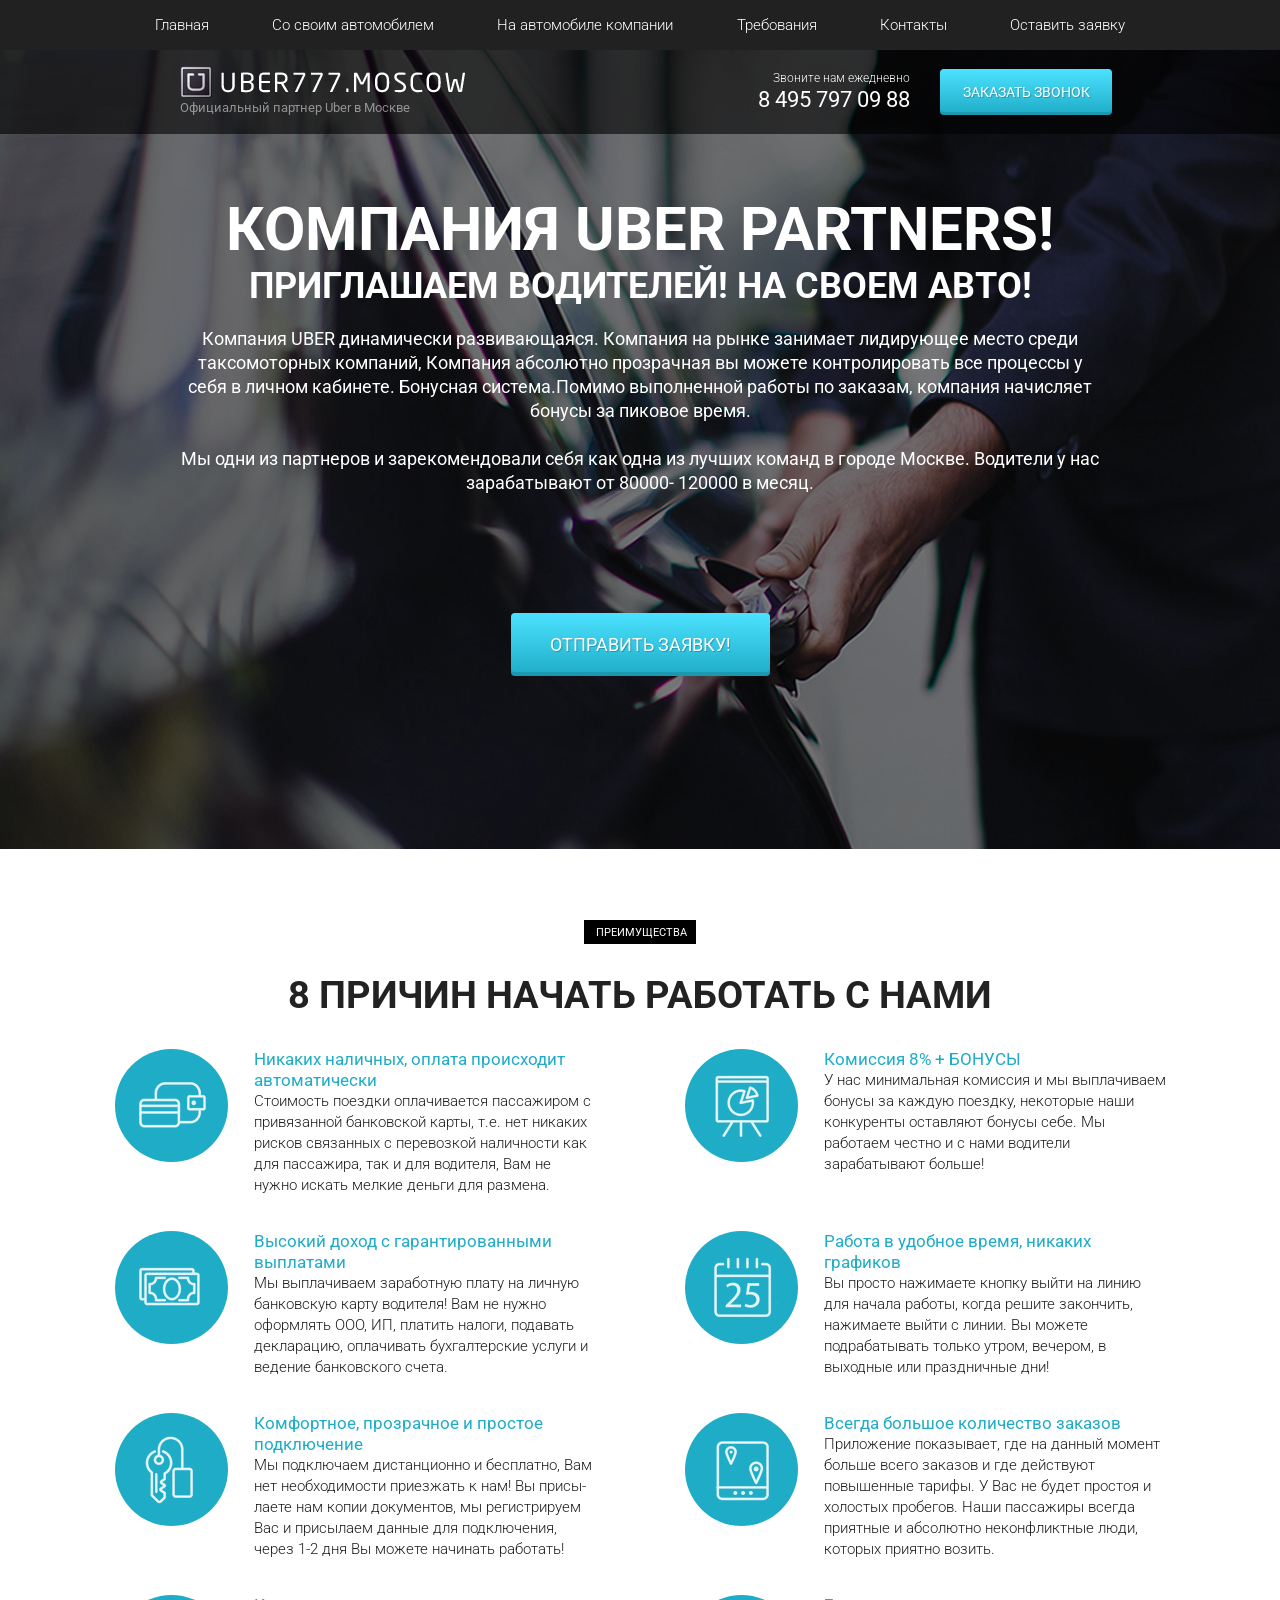
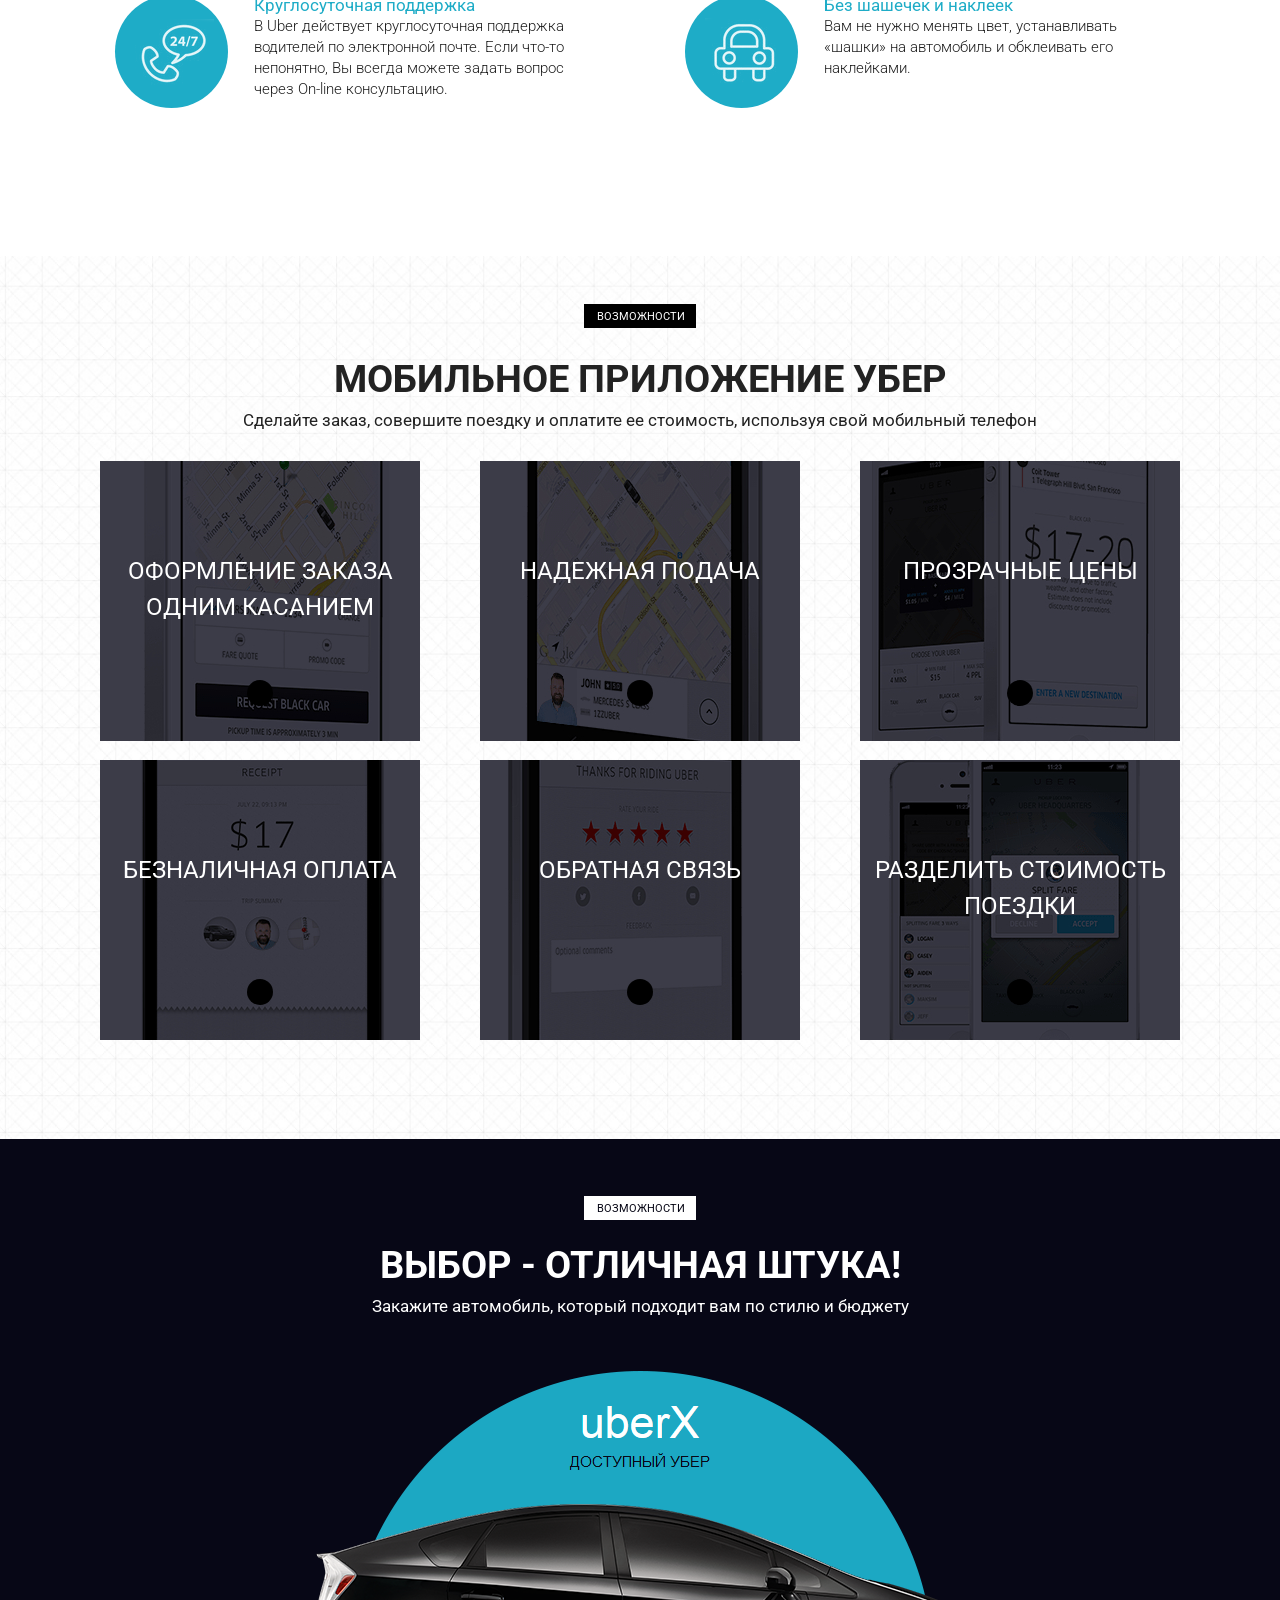
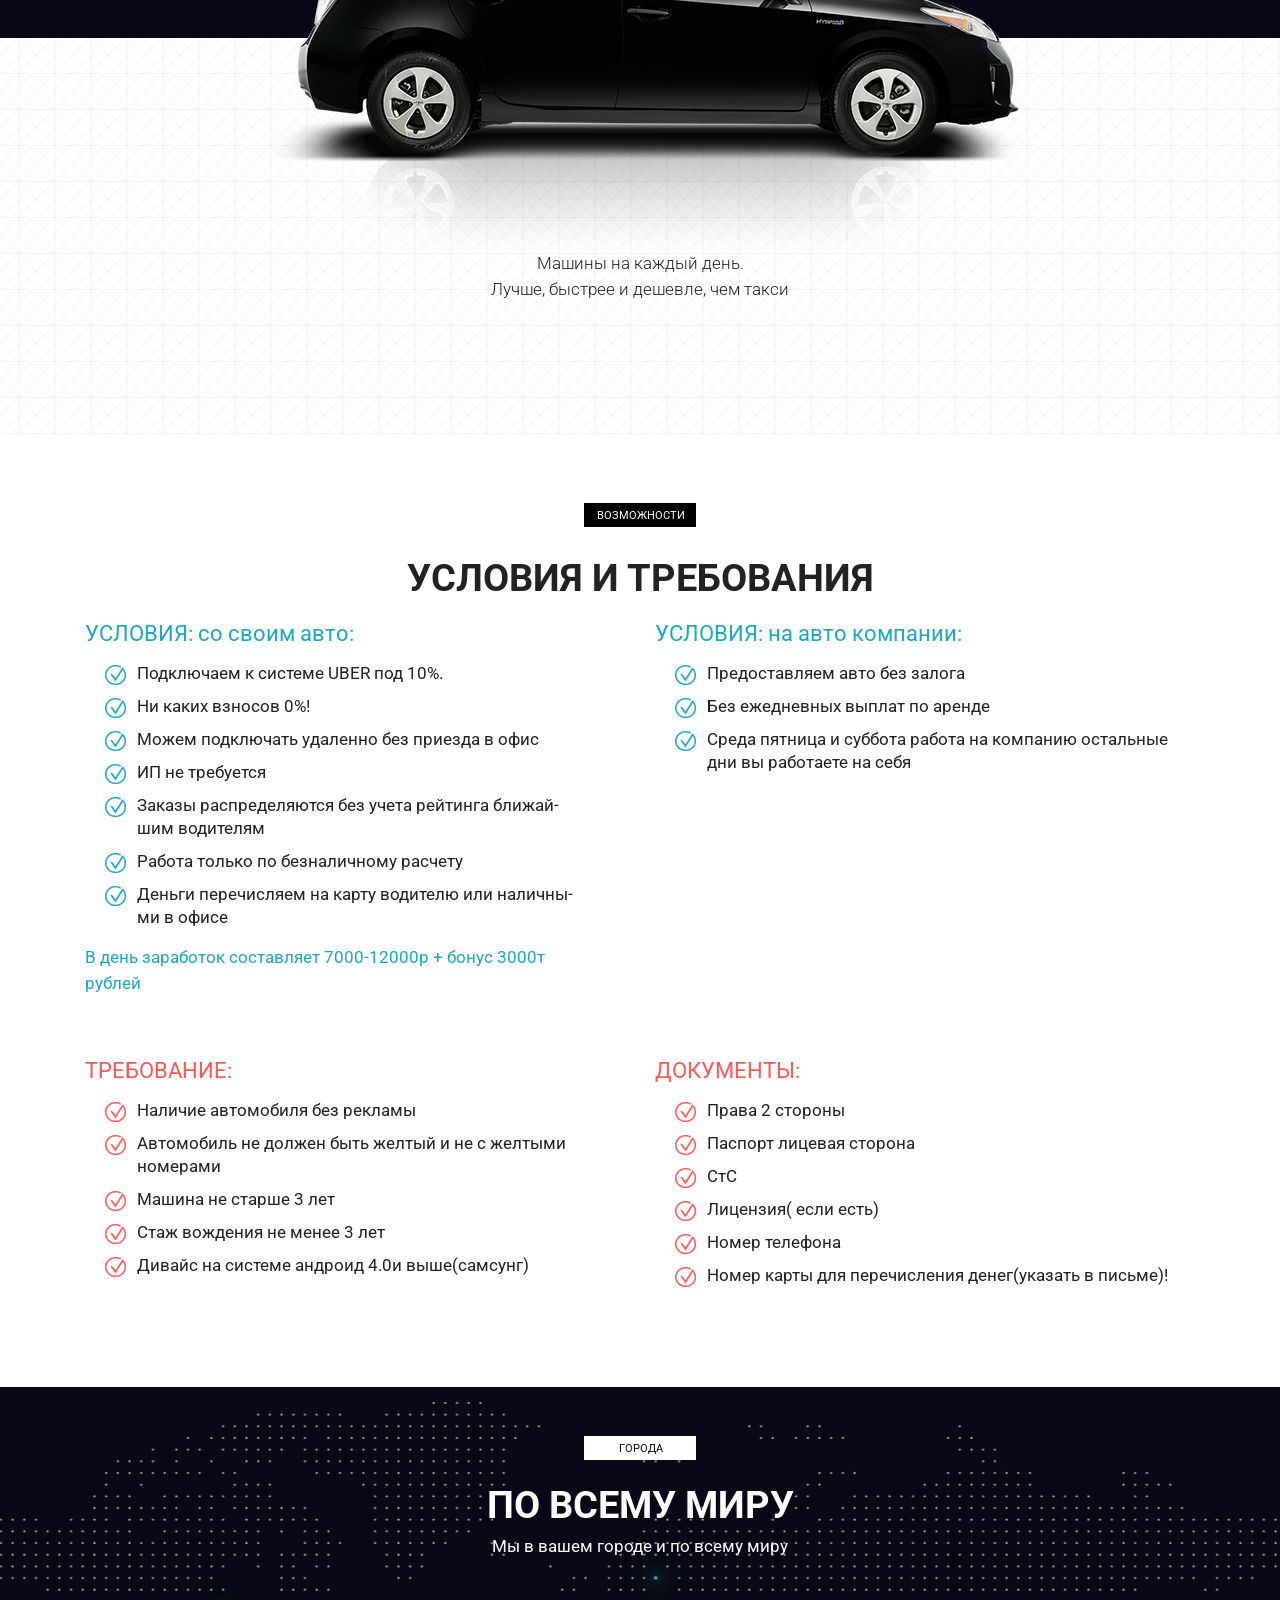
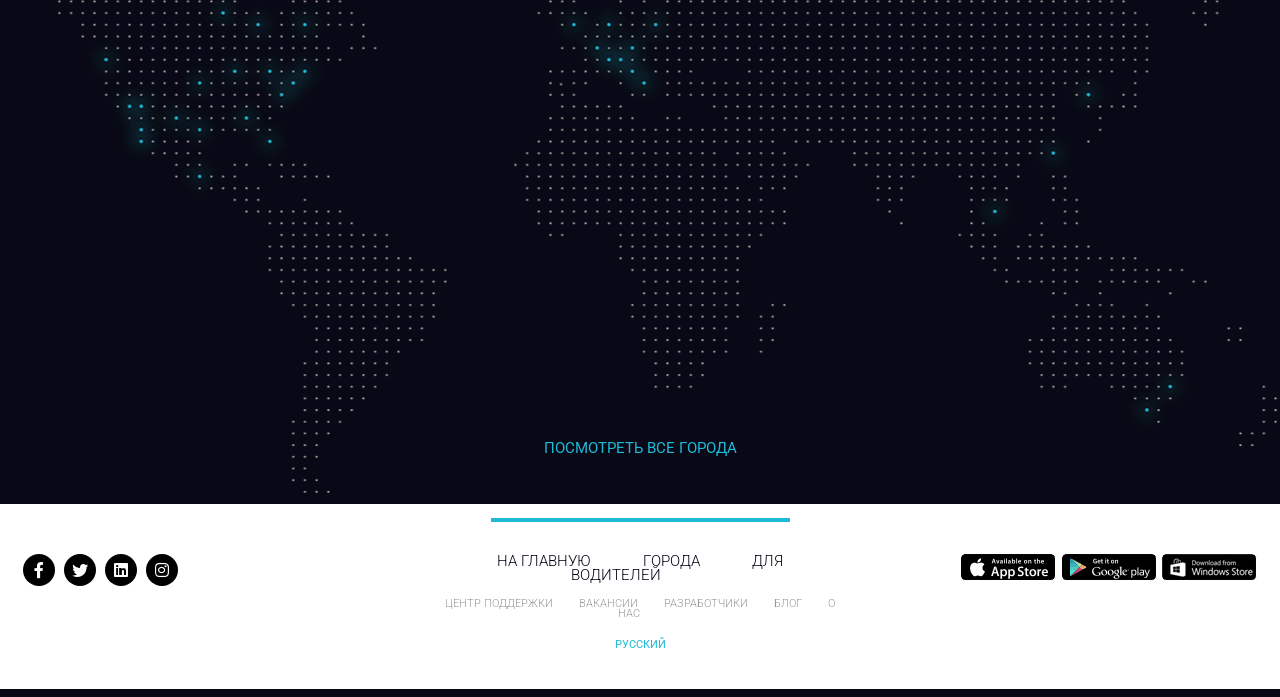
==== commit b78351df: "last page" ====
--- a/src/index.html
+++ b/src/index.html
@@ -8,6 +8,7 @@
     <title>Document</title>
     <link rel="stylesheet" href="css/bootstrap-reboot.min.css">
     <link rel="stylesheet" href="css/bootstrap-grid.min.css">
+    <link rel="stylesheet" href="css/fonts.css">
     <link rel="stylesheet" href="css/style.min.css">
 </head>
 <body>
@@ -295,43 +296,53 @@
         </div>
     </section>
 
-    <footer class="footer">
-        <div class="footer_line"></div>
+    <footer>
+        <div class="footer">
+            <div class="footer_line"></div>
         
-        <div class="footer_wrapper">
-            <div class="footer_socials">
-                <div class="footer_socials_item"><img src="icons/social/facebook.png" alt="facebook" class="footer_socials_img"></div>
-                <div class="footer_socials_item"><img src="icons/social/twitter.png" alt="twitter" class="footer_socials_img"></div>
-                <div class="footer_socials_item"><img src="icons/social/in.png" alt="instagram" class="footer_socials_img"></div>
-                <div class="footer_socials_item"><img src="icons/social/instagram.png" alt="another" class="footer_socials_img"></div>
-            </div>
-            <div class="footer_links">
+            <div class="footer_wrapper">
+                <div>
+                    <div class="footer_socials">
+                        <div class="footer_socials_item"><span class="icon-facebook-f-brands"></span></div>
+                        <div class="footer_socials_item"><span class="icon-twitter-brands"></span></div>
+                        <div class="footer_socials_item"><span class="icon-linkedin-brands"></span></div>
+                        <div class="footer_socials_item"><span class="icon-instagram-brands"></span></div>
+                    </div>
+                </div>
+                <div>
+                    <div class="footer_links">
+                    
+                        <div class="footer_links_1row">
+                            <a href="#" class="footer_links_1row_item_1">на главную</a>
+                            <a href="#" class="footer_links_1row_item_1">города</a>
+                            <a href="#" class="footer_links_1row_item_1">для водителей</a>
+                        </div>
+                        <div class="footer_links_2row">
+                            <a href="#" class="footer_links_2row_item_2">центр поддержки</a>
+                            <a href="#" class="footer_links_2row_item_2">вакансии</a>
+                            <a href="#" class="footer_links_2row_item_2">разработчики</a>
+                            <a href="#" class="footer_links_2row_item_2">блог</a>
+                            <a href="#" class="footer_links_2row_item_2">о нас</a>
+                        </div>
+                        
+                    </div>
+                </div>    
+                <div>
+                    <div class="footer_store">
+                        <img src="icons/social/apple_google_windows.png" alt="store">
+                    </div>
+                </div>
+                        
+            </div>
+            <div class="footer_rus">
+                <a href="#" class="footer_rus_link">русский</a>
+            </div>
+    
             
-                <div class="footer_links_1row">
-                    <a href="#" class="footer_links_1row_item_1">на главную</a>
-                    <a href="#" class="footer_links_1row_item_1">города</a>
-                    <a href="#" class="footer_links_1row_item_1">для водителей</a>
-                </div>
-                <div class="footer_links_2row">
-                    <a href="#" class="footer_links_2row_item_2">центр поддержки</a>
-                    <a href="#" class="footer_links_2row_item_2">вакансии</a>
-                    <a href="#" class="footer_links_2row_item_2">разработчики</a>
-                    <a href="#" class="footer_links_2row_item_2">блог</a>
-                    <a href="#" class="footer_links_2row_item_2">о нас</a>
-                </div>
-                
-            </div>
-            <div class="footer_store">
-                <img src="icons/social/apple_google_windows.png" alt="store">
-            </div>
-        </div>
-        <div class="footer_rus">
-            <a href="#" class="footer_rus_link">русский</a>
-        </div>
-
+        </div>
+        
         <div class="footer_end"></div>
-        
     </footer>
-     
+   
 </body>
 </html>
--- a/src/css/fonts.css
+++ b/src/css/fonts.css
@@ -0,0 +1,39 @@
+@font-face {
+  font-family: 'icomoon';
+  src:  url('../fonts/icomoon.eot?kfey3n');
+  src:  url('../fonts/icomoon.eot?kfey3n#iefix') format('embedded-opentype'),
+    url('../fonts/icomoon.ttf?kfey3n') format('truetype'),
+    url('../fonts/icomoon.woff?kfey3n') format('woff'),
+    url('../fonts/icomoon.svg?kfey3n#icomoon') format('svg');
+  font-weight: normal;
+  font-style: normal;
+  font-display: block;
+}
+
+[class^="icon-"], [class*=" icon-"] {
+  /* use !important to prevent issues with browser extensions that change fonts */
+  font-family: 'icomoon' !important;
+  speak: never;
+  font-style: normal;
+  font-weight: normal;
+  font-variant: normal;
+  text-transform: none;
+  line-height: 1;
+
+  /* Better Font Rendering =========== */
+  -webkit-font-smoothing: antialiased;
+  -moz-osx-font-smoothing: grayscale;
+}
+
+.icon-facebook-f-brands:before {
+  content: "\e900";
+}
+.icon-instagram-brands:before {
+  content: "\e901";
+}
+.icon-linkedin-brands:before {
+  content: "\e902";
+}
+.icon-twitter-brands:before {
+  content: "\e903";
+}
--- a/src/css/style.min.css
+++ b/src/css/style.min.css
@@ -1,2 +1,2 @@
-*{font-family:'Roboto', sans-serif}header{position:relative;height:50px}nav{background-color:#212121;height:50px;position:fixed;top:0;left:0;width:100%;z-index:2}.menu{display:-webkit-box;display:-ms-flexbox;display:flex;-webkit-box-pack:justify;-ms-flex-pack:justify;justify-content:space-between;margin:0;list-style-type:none;padding:13px 70px}.menu_link{color:#ffffff;font-size:15px;font-weight:300}.subheader{position:absolute;top:50px;height:84px;background-color:rgba(0,0,0,0.6);width:100%}.subheader_logo{display:block;margin-top:16px}.subheader_official{opacity:0.5;color:#ffffff;font-size:13px;font-weight:400}.subheader_callus{display:block;margin-top:23px;margin-bottom:8px;color:#ffffff;font-size:12px;font-weight:300;line-height:11px;text-align:right}.subheader_tel{display:block;color:#ffffff;font-size:22px;font-weight:400;text-transform:uppercase;line-height:16px;text-align:right}.subheader_btn{margin-top:19px;width:172px;height:46px;-webkit-box-shadow:inset 0 -3px 0 rgba(0,0,0,0.12);box-shadow:inset 0 -3px 0 rgba(0,0,0,0.12);border:none;background-image:-webkit-gradient(linear, left bottom, left top, from(#1eacc7), to(#4ce2ff));background-image:linear-gradient(to top, #1eacc7 0%, #4ce2ff 100%);border-radius:4px;text-shadow:1px 1px 0 rgba(0,0,0,0.21);color:#ffffff;font-size:14px;font-weight:400;line-height:10px;text-transform:uppercase}.subheader_btn:hover{background-image:none;background-color:#1eacc7}.main{min-height:799px;background:url("/src/img/bg/bg_main.jpg") center center/cover no-repeat;padding:150px 0 135px 0}.main_header{margin:0;text-align:center;color:#ffffff;font-weight:700;text-transform:uppercase;font-size:60px;line-height:60px}.main_subheader{text-align:center;color:#ffffff;font-size:36px;text-transform:uppercase;font-weight:700;margin:0;line-height:36px;margin-top:8px}.main_content{color:#ffffff;font-size:18px;font-weight:400;line-height:24px;margin-top:23px;text-align:center}.main_btn{display:block;margin:118px auto 0 auto;width:259px;height:63px;-webkit-box-shadow:inset 0 -4px 0 rgba(0,0,0,0.12);box-shadow:inset 0 -4px 0 rgba(0,0,0,0.12);border:none;background-image:-webkit-gradient(linear, left bottom, left top, from(#1eacc7), to(#4ce2ff));background-image:linear-gradient(to top, #1eacc7 0%, #4ce2ff 100%);text-shadow:1px 1px 0 rgba(0,0,0,0.21);color:#ffffff;font-size:18px;font-weight:400;text-transform:uppercase;border-radius:4px}.main_btn:hover{background-image:none;background-color:#1eacc7}.section_header{margin:0 auto;width:112px;height:24px;background-color:#000000;color:#ffffff;font-size:11px;font-weight:400;text-transform:uppercase;text-align:center;padding:5px 11px 6px 12px}.section_header_white{background-color:#ffffff;color:#070716}.section_header_big{color:#222222;font-size:38px;font-weight:700;line-height:27px;text-transform:uppercase;margin-top:38px;margin-bottom:40px;text-align:center}.section_header_big_2{margin-bottom:19px}.section_header_big_white{color:#ffffff;margin:32px 0 19px 0}.section_header_big_4{margin-bottom:0px}.section_subheader{color:#222222;font-size:17px;font-weight:400;text-align:center;line-height:17px}.section_subheader_white{color:#ffffff;margin-bottom:56px}.advantages{padding:71px 0 113px 0}.advantages .adv_item{display:-webkit-box;display:-ms-flexbox;display:flex;-webkit-box-pack:center;-ms-flex-pack:center;justify-content:center;-webkit-box-align:start;-ms-flex-align:start;align-items:flex-start;margin-bottom:35px}.advantages .adv_item_wrapper{margin-left:26px;width:342px}.advantages .adv_item_header{color:#1eacc7;font-size:17px;font-weight:400;line-height:21px}.advantages .adv_item_content{color:#202020;font-size:15px;font-weight:300;line-height:21px}.round{display:-webkit-box;display:-ms-flexbox;display:flex;-webkit-box-pack:center;-ms-flex-pack:center;justify-content:center;-webkit-box-align:center;-ms-flex-align:center;align-items:center;width:113px;height:113px;border-radius:100%;background-color:#1eacc7}.mobile{background:url("../img/bg/bg_second.jpg") center center/cover no-repeat;min-height:864px;padding:48px 0 80px 0}.mobile .row{margin-top:32px}.mobile_item{position:relative;width:320px;height:280px;margin:0 auto;margin-bottom:19px;padding-top:92px}.mobile_item_1{background:url("../img/mobile/one_touch.jpg")}.mobile_item_2{background:url("../img/mobile/feed.jpg")}.mobile_item_3{background:url("../img/mobile/prices.jpg")}.mobile_item_4{background:url("../img/mobile/payment.jpg")}.mobile_item_5{background:url("../img/mobile/feedback.jpg")}.mobile_item_6{background:url("../img/mobile/split.jpg")}.mobile_item_text{color:#ffffff;font-size:24px;font-weight:400;text-transform:uppercase;text-align:center}.mobile_item_plus{display:-webkit-box;display:-ms-flexbox;display:flex;-webkit-box-pack:center;-ms-flex-pack:center;justify-content:center;-webkit-box-align:center;-ms-flex-align:center;align-items:center;position:absolute;left:50%;top:219px;-webkit-transform:translateX(-50%);transform:translateX(-50%);width:26px;height:26px;background-color:#000000;border-radius:100%;cursor:pointer}.choice .subsection_1{padding:57px 0 138px 0;height:499px;background-color:#070716}.choice .subsection_2{height:397px;background:url("../img/bg/bg_for_car.jpg") center center/cover no-repeat}.choice_car{display:block;width:759px;margin:0 auto}.choice_text{color:#222222;font-size:17px;font-weight:300;text-align:center}.require{padding:68px 0 84px 0}.require_block{margin:33px 0 33px 0}.require_block_nmb{margin-bottom:0px}.require_header{line-height:17px;color:#1ca8c3;font-size:22px;font-weight:400}.require_content{margin-top:20px;list-style-type:none;padding-left:52px}.require_content li{position:relative;margin-bottom:10px;color:#222222;font-size:17px;font-weight:400;line-height:23px}.require_content li:before{content:'';display:block;position:absolute;left:-32px;top:3px;width:21px;height:20px;background:url("../icons/points/mark.png") center center/cover no-repeat}.require .warning .require_header{color:#ff5656}.require .warning .require_content li:before{background:url("../icons/points/mark_red.png") center center/cover no-repeat}.require_footer{font-size:17px;color:#1ca8c3;font-weight:400}.world{min-height:717px;padding:49px 0;background:url("../img/bg/bg_footer.jpg") center center/cover no-repeat}.world_link{display:block;color:#1fbad6;font-size:15px;font-weight:400;text-transform:uppercase;text-align:center;line-height:14px;margin-top:486px}.footer{padding:14px 0 39px 0}.footer_line{width:299px;height:4px;background-color:#1fbad6;margin:0 auto}.footer_wrapper{margin-top:32px}.footer_socials{display:-webkit-inline-box;display:-ms-inline-flexbox;display:inline-flex;-webkit-box-pack:start;-ms-flex-pack:start;justify-content:flex-start;margin-left:23px;vertical-align:top}.footer_socials_item{display:-webkit-box;display:-ms-flexbox;display:flex;-webkit-box-pack:center;-ms-flex-pack:center;justify-content:center;-webkit-box-align:center;-ms-flex-align:center;align-items:center;width:32px;height:32px;border-radius:100%;background-color:black;margin-right:9px}.footer_links{display:inline-block;vertical-align:top;text-align:center;margin:0 397px 0 560px}.footer_links_1row{line-height:14px}.footer_links_1row_item_1{color:#070716;font-size:15px;font-weight:300;text-transform:uppercase;margin-right:48px}.footer_links_2row_item_2{color:#999999;font-size:11px;font-weight:300;text-transform:uppercase;margin-right:22px}.footer_rus{text-align:center}.footer_rus_link{color:#1fbad6;font-size:11px;font-weight:400;text-transform:uppercase}.footer_store{display:inline-block;vertical-align:top;margin-right:23px}.footer_end{height:8px;background-color:#070716}
+*{font-family:'Roboto', sans-serif}header{position:relative;height:50px}nav{background-color:#212121;height:50px;position:fixed;top:0;left:0;width:100%;z-index:2}.menu{display:-webkit-box;display:-ms-flexbox;display:flex;-webkit-box-pack:justify;-ms-flex-pack:justify;justify-content:space-between;margin:0;list-style-type:none;padding:13px 70px}.menu_link{color:#ffffff;font-size:15px;font-weight:300}.subheader{position:absolute;top:50px;height:84px;background-color:rgba(0,0,0,0.6);width:100%}.subheader_logo{display:block;margin-top:16px}.subheader_official{opacity:0.5;color:#ffffff;font-size:13px;font-weight:400}.subheader_callus{display:block;margin-top:23px;margin-bottom:8px;color:#ffffff;font-size:12px;font-weight:300;line-height:11px;text-align:right}.subheader_tel{display:block;color:#ffffff;font-size:22px;font-weight:400;text-transform:uppercase;line-height:16px;text-align:right}.subheader_btn{margin-top:19px;width:172px;height:46px;-webkit-box-shadow:inset 0 -3px 0 rgba(0,0,0,0.12);box-shadow:inset 0 -3px 0 rgba(0,0,0,0.12);border:none;background-image:-webkit-gradient(linear, left bottom, left top, from(#1eacc7), to(#4ce2ff));background-image:linear-gradient(to top, #1eacc7 0%, #4ce2ff 100%);border-radius:4px;text-shadow:1px 1px 0 rgba(0,0,0,0.21);color:#ffffff;font-size:14px;font-weight:400;line-height:10px;text-transform:uppercase}.subheader_btn:hover{background-image:none;background-color:#1eacc7}.main{min-height:799px;background:url("/src/img/bg/bg_main.jpg") center center/cover no-repeat;padding:150px 0 135px 0}.main_header{margin:0;text-align:center;color:#ffffff;font-weight:700;text-transform:uppercase;font-size:60px;line-height:60px}.main_subheader{text-align:center;color:#ffffff;font-size:36px;text-transform:uppercase;font-weight:700;margin:0;line-height:36px;margin-top:8px}.main_content{color:#ffffff;font-size:18px;font-weight:400;line-height:24px;margin-top:23px;text-align:center}.main_btn{display:block;margin:118px auto 0 auto;width:259px;height:63px;-webkit-box-shadow:inset 0 -4px 0 rgba(0,0,0,0.12);box-shadow:inset 0 -4px 0 rgba(0,0,0,0.12);border:none;background-image:-webkit-gradient(linear, left bottom, left top, from(#1eacc7), to(#4ce2ff));background-image:linear-gradient(to top, #1eacc7 0%, #4ce2ff 100%);text-shadow:1px 1px 0 rgba(0,0,0,0.21);color:#ffffff;font-size:18px;font-weight:400;text-transform:uppercase;border-radius:4px}.main_btn:hover{background-image:none;background-color:#1eacc7}.section_header{margin:0 auto;width:112px;height:24px;background-color:#000000;color:#ffffff;font-size:11px;font-weight:400;text-transform:uppercase;text-align:center;padding:5px 11px 6px 12px}.section_header_white{background-color:#ffffff;color:#070716}.section_header_big{color:#222222;font-size:38px;font-weight:700;line-height:27px;text-transform:uppercase;margin-top:38px;margin-bottom:40px;text-align:center}.section_header_big_2{margin-bottom:19px}.section_header_big_white{color:#ffffff;margin:32px 0 19px 0}.section_header_big_4{margin-bottom:0px}.section_subheader{color:#222222;font-size:17px;font-weight:400;text-align:center;line-height:17px}.section_subheader_white{color:#ffffff;margin-bottom:56px}.advantages{padding:71px 0 113px 0}.advantages .adv_item{display:-webkit-box;display:-ms-flexbox;display:flex;-webkit-box-pack:center;-ms-flex-pack:center;justify-content:center;-webkit-box-align:start;-ms-flex-align:start;align-items:flex-start;margin-bottom:35px}.advantages .adv_item_wrapper{margin-left:26px;width:342px}.advantages .adv_item_header{color:#1eacc7;font-size:17px;font-weight:400;line-height:21px}.advantages .adv_item_content{color:#202020;font-size:15px;font-weight:300;line-height:21px}.round{display:-webkit-box;display:-ms-flexbox;display:flex;-webkit-box-pack:center;-ms-flex-pack:center;justify-content:center;-webkit-box-align:center;-ms-flex-align:center;align-items:center;width:113px;height:113px;border-radius:100%;background-color:#1eacc7}.mobile{background:url("../img/bg/bg_second.jpg") center center/cover no-repeat;min-height:864px;padding:48px 0 80px 0}.mobile .row{margin-top:32px}.mobile_item{position:relative;width:320px;height:280px;margin:0 auto;margin-bottom:19px;padding-top:92px}.mobile_item_1{background:url("../img/mobile/one_touch.jpg")}.mobile_item_2{background:url("../img/mobile/feed.jpg")}.mobile_item_3{background:url("../img/mobile/prices.jpg")}.mobile_item_4{background:url("../img/mobile/payment.jpg")}.mobile_item_5{background:url("../img/mobile/feedback.jpg")}.mobile_item_6{background:url("../img/mobile/split.jpg")}.mobile_item_text{color:#ffffff;font-size:24px;font-weight:400;text-transform:uppercase;text-align:center}.mobile_item_plus{display:-webkit-box;display:-ms-flexbox;display:flex;-webkit-box-pack:center;-ms-flex-pack:center;justify-content:center;-webkit-box-align:center;-ms-flex-align:center;align-items:center;position:absolute;left:50%;top:219px;-webkit-transform:translateX(-50%);transform:translateX(-50%);width:26px;height:26px;background-color:#000000;border-radius:100%;cursor:pointer}.choice .subsection_1{padding:57px 0 138px 0;height:499px;background-color:#070716}.choice .subsection_2{height:397px;background:url("../img/bg/bg_for_car.jpg") center center/cover no-repeat}.choice_car{display:block;width:759px;margin:0 auto}.choice_text{color:#222222;font-size:17px;font-weight:300;text-align:center}.require{padding:68px 0 84px 0}.require_block{margin:33px 0 33px 0}.require_block_nmb{margin-bottom:0px}.require_header{line-height:17px;color:#1ca8c3;font-size:22px;font-weight:400}.require_content{margin-top:20px;list-style-type:none;padding-left:52px}.require_content li{position:relative;margin-bottom:10px;color:#222222;font-size:17px;font-weight:400;line-height:23px}.require_content li:before{content:'';display:block;position:absolute;left:-32px;top:3px;width:21px;height:20px;background:url("../icons/points/mark.png") center center/cover no-repeat}.require .warning .require_header{color:#ff5656}.require .warning .require_content li:before{background:url("../icons/points/mark_red.png") center center/cover no-repeat}.require_footer{font-size:17px;color:#1ca8c3;font-weight:400}.world{min-height:717px;padding:49px 0;background:url("../img/bg/bg_footer.jpg") center center/cover no-repeat}.world_link{display:block;color:#1fbad6;font-size:15px;font-weight:400;text-transform:uppercase;text-align:center;line-height:14px;margin-top:486px}.footer{padding:14px 0 39px 0}.footer_line{width:299px;height:4px;background-color:#1fbad6;margin:0 auto}.footer_wrapper{display:-webkit-box;display:-ms-flexbox;display:flex;-webkit-box-pack:justify;-ms-flex-pack:justify;justify-content:space-between;-webkit-box-align:start;-ms-flex-align:start;align-items:flex-start;margin-top:32px}.footer_wrapper>div{width:33%}.footer_wrapper>div:nth-child(3){display:-webkit-box;display:-ms-flexbox;display:flex;-webkit-box-pack:end;-ms-flex-pack:end;justify-content:flex-end}.footer_socials{display:-webkit-box;display:-ms-flexbox;display:flex;-webkit-box-pack:start;-ms-flex-pack:start;justify-content:flex-start;margin-left:23px;vertical-align:top}.footer_socials_item{display:-webkit-box;display:-ms-flexbox;display:flex;-webkit-box-pack:center;-ms-flex-pack:center;justify-content:center;-webkit-box-align:center;-ms-flex-align:center;align-items:center;width:32px;height:32px;border-radius:100%;background-color:black;margin-right:9px}.footer_socials_item span{color:#fff}.footer_links{text-align:center}.footer_links_1row{line-height:14px;margin-bottom:16px}.footer_links_1row_item_1{color:#070716;font-size:15px;font-weight:300;text-transform:uppercase;margin-right:48px}.footer_links_2row{line-height:8px;margin-bottom:19px}.footer_links_2row_item_2{color:#999999;font-size:11px;font-weight:300;text-transform:uppercase;margin-right:22px}.footer_store{margin-right:23px}.footer_rus{line-height:11px;text-align:center}.footer_rus_link{color:#1fbad6;font-size:11px;font-weight:400;text-transform:uppercase}.footer_end{height:8px;background-color:#070716}
 /*# sourceMappingURL=style.min.css.map */
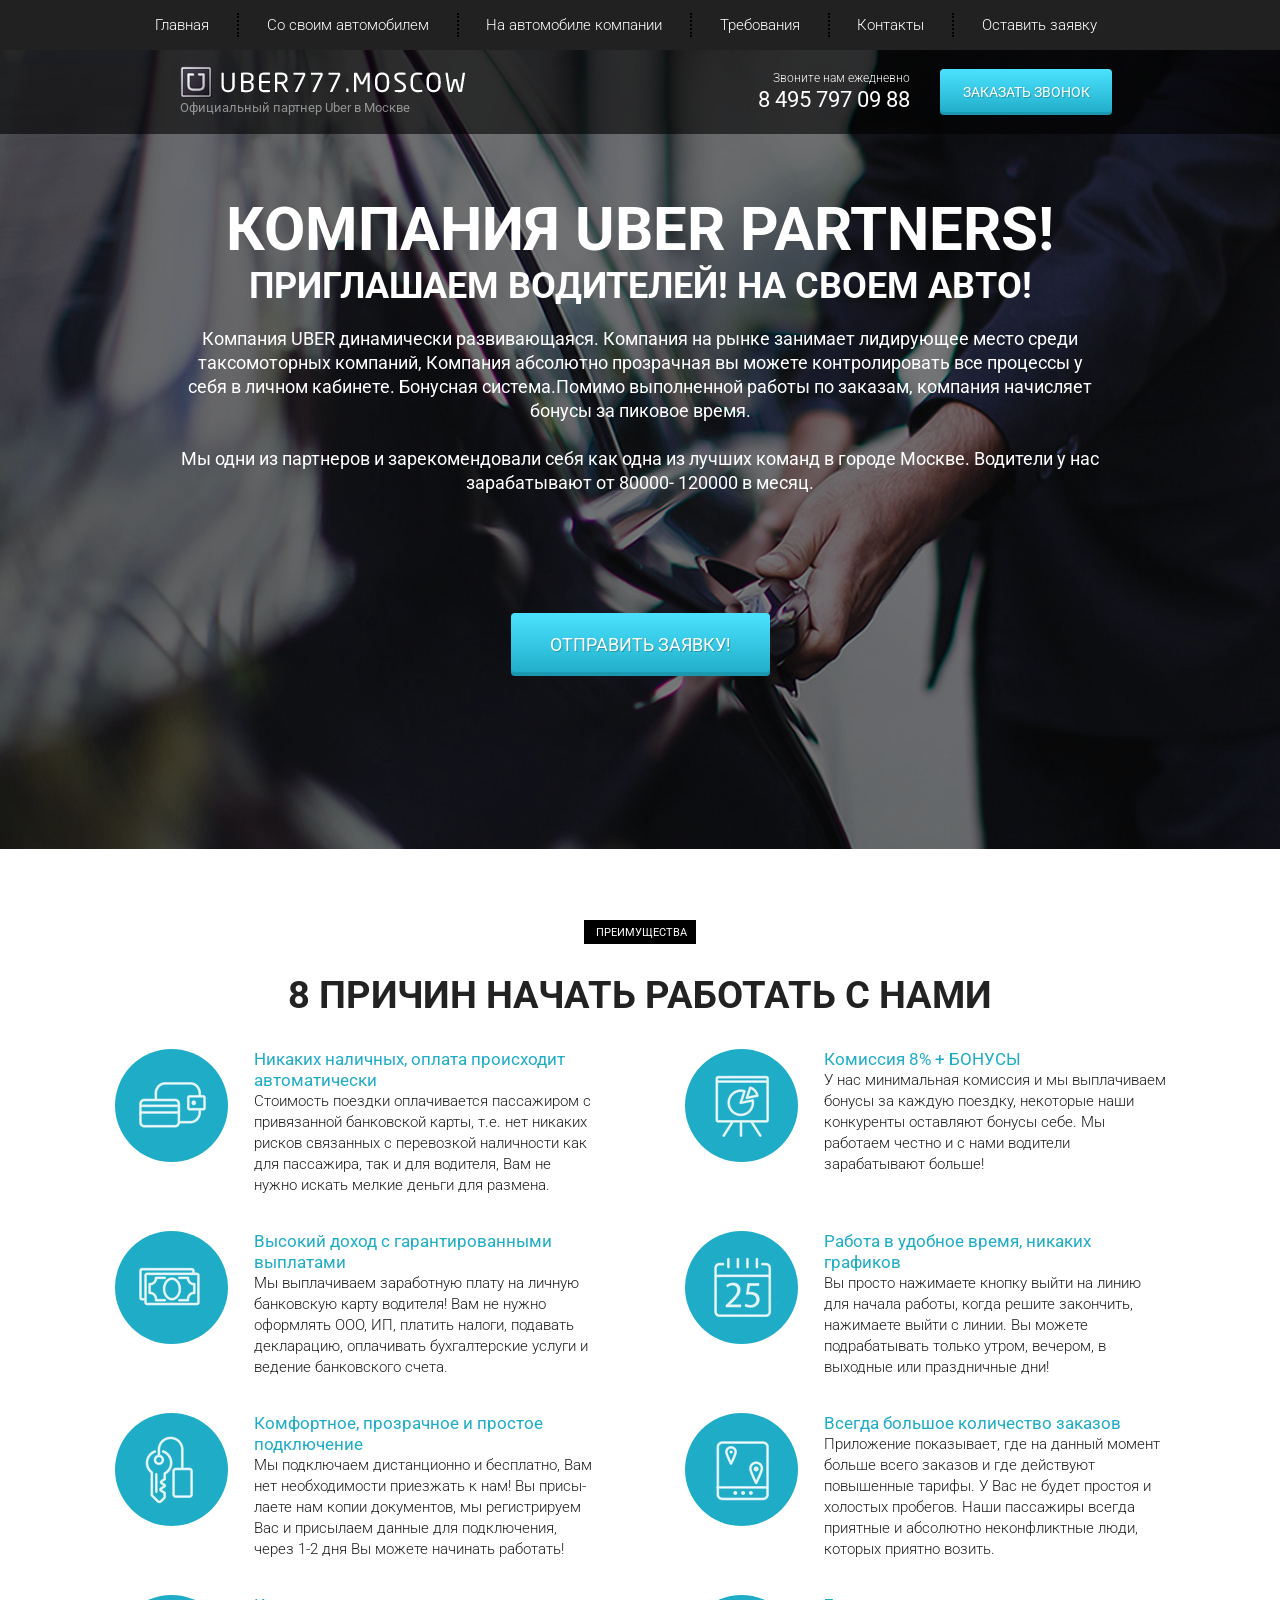
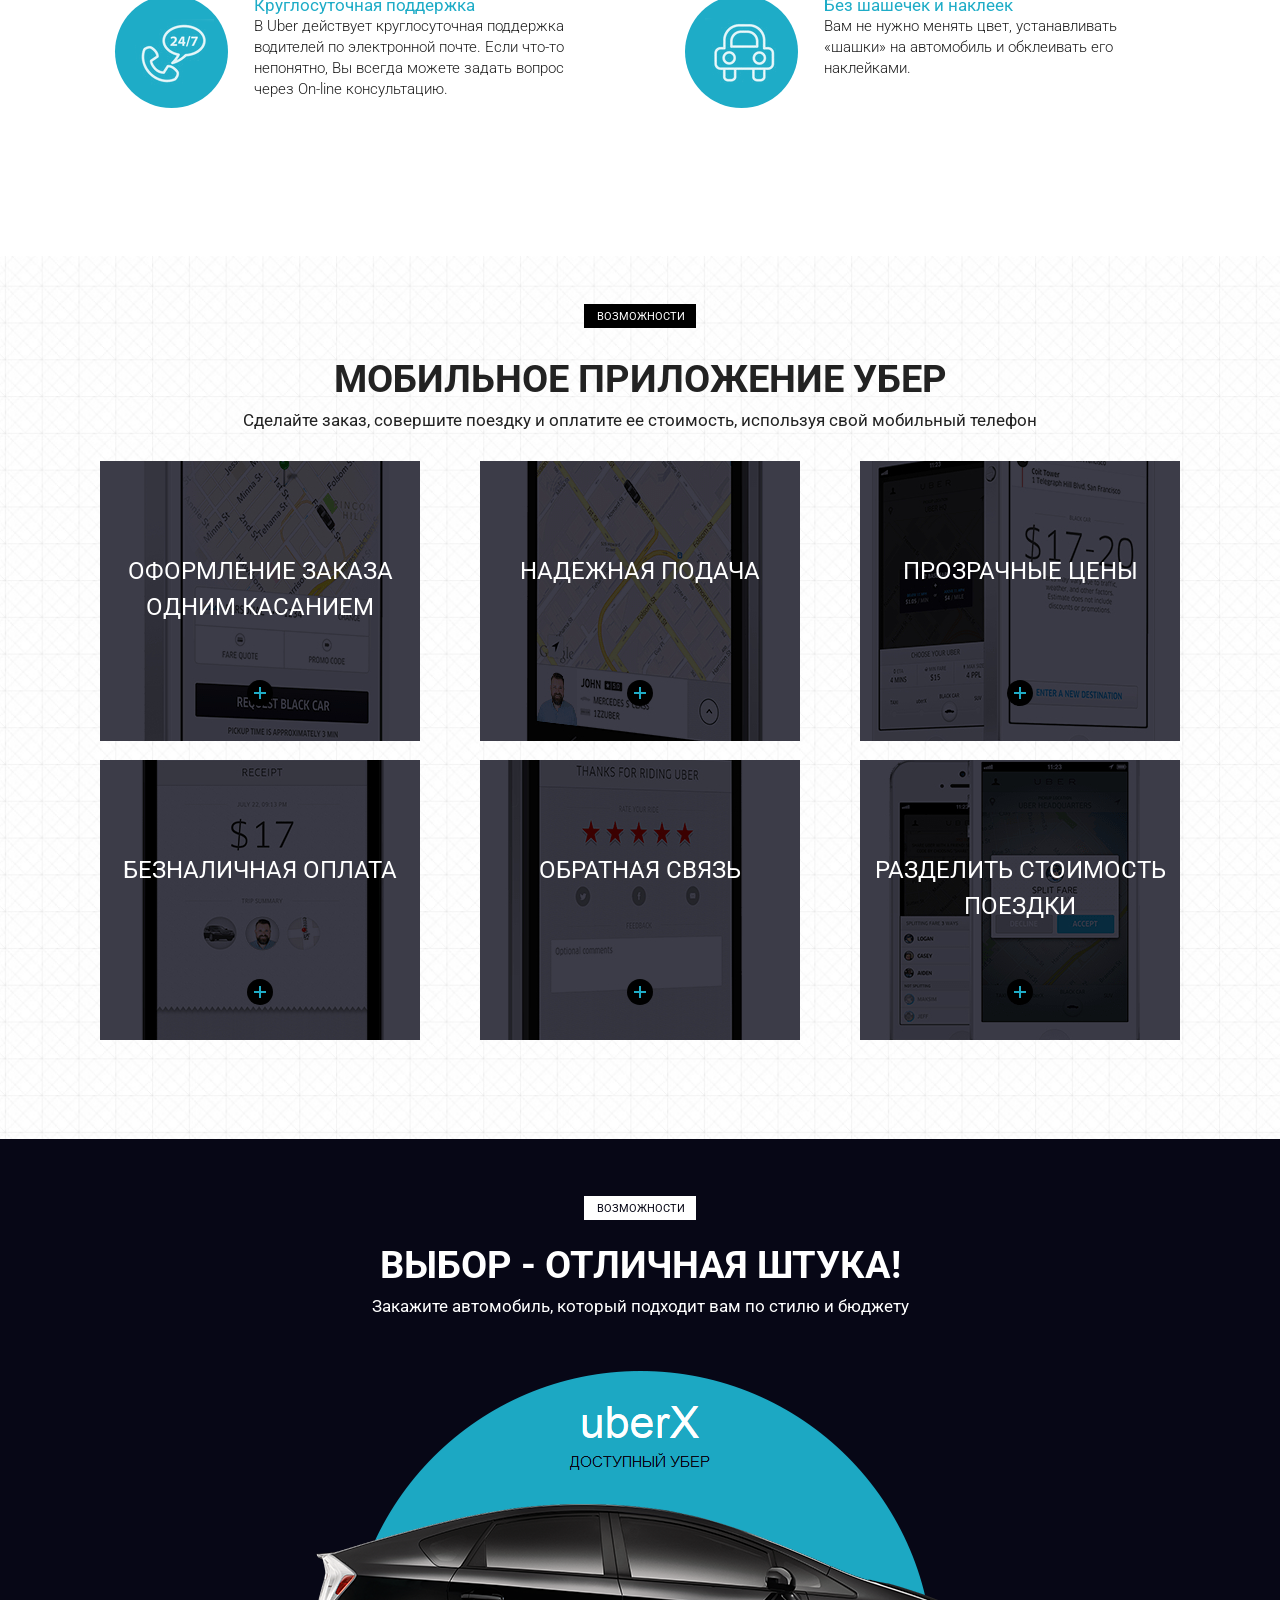
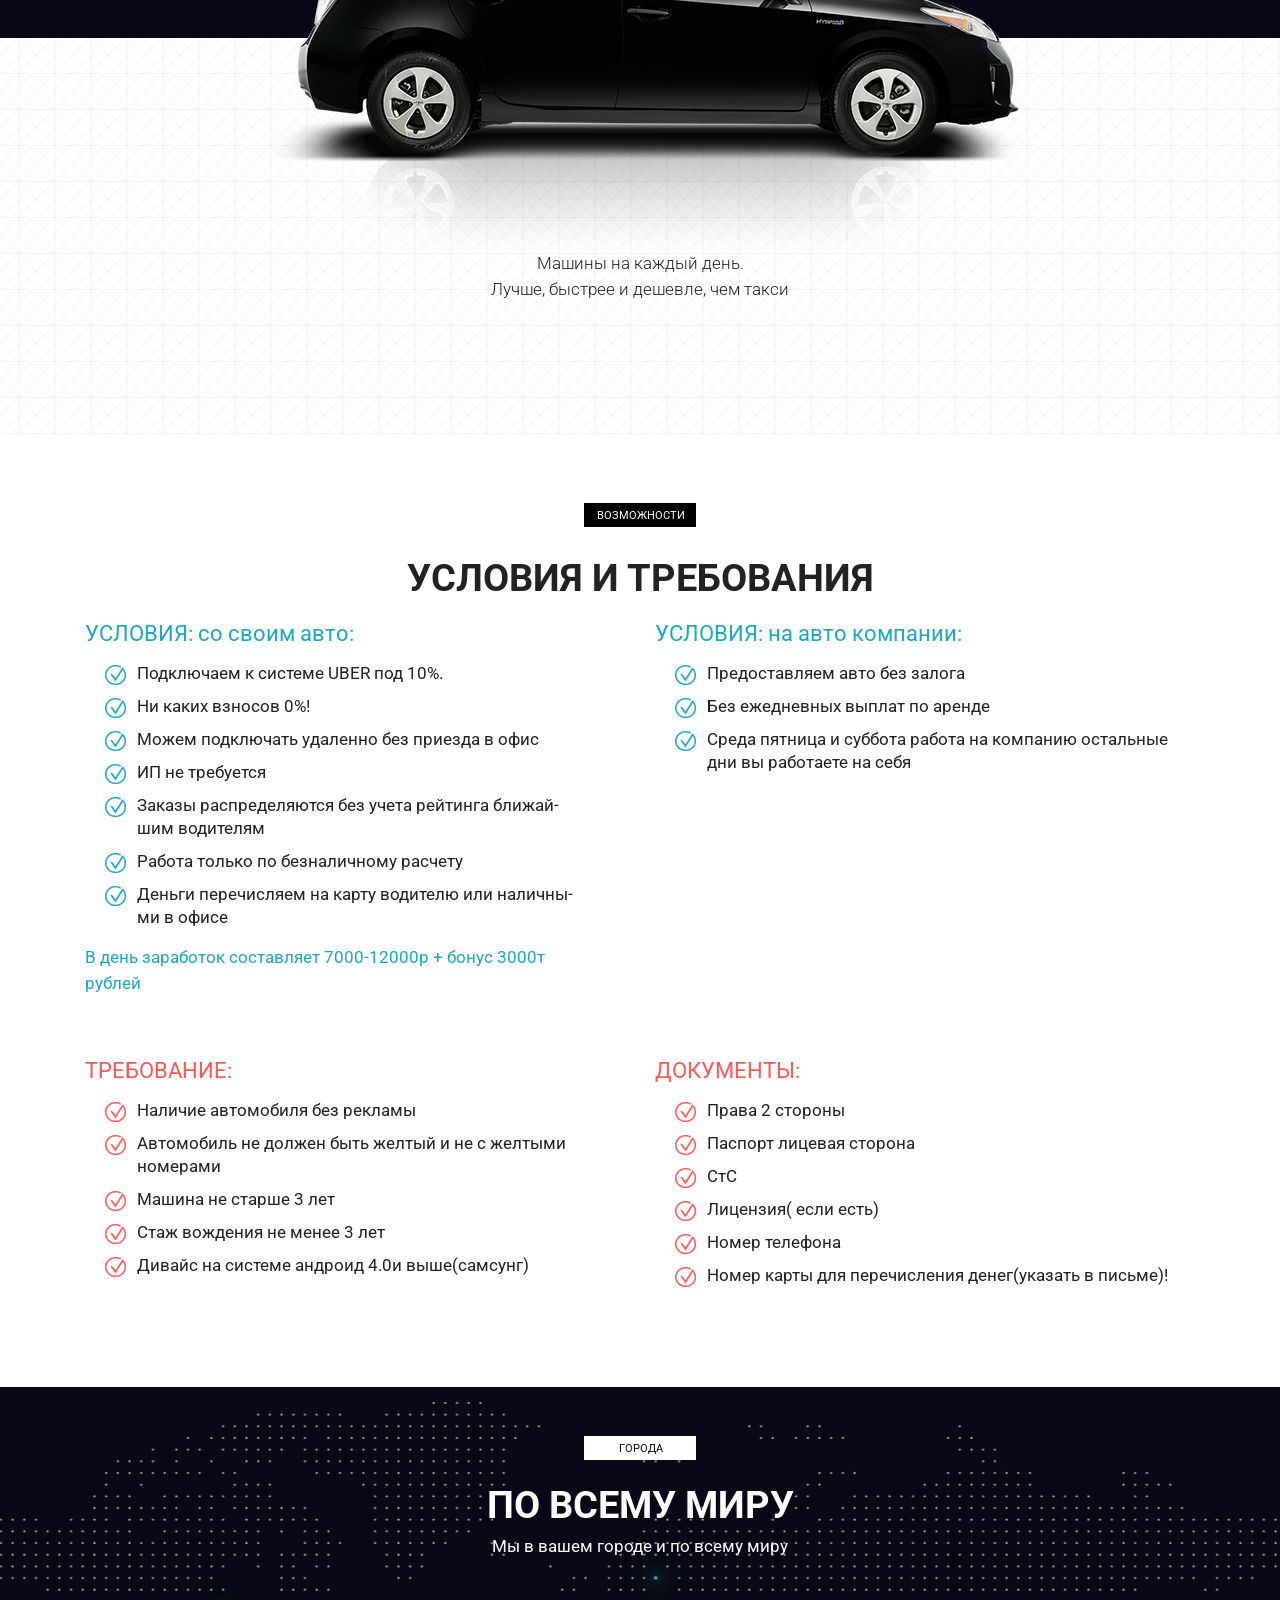
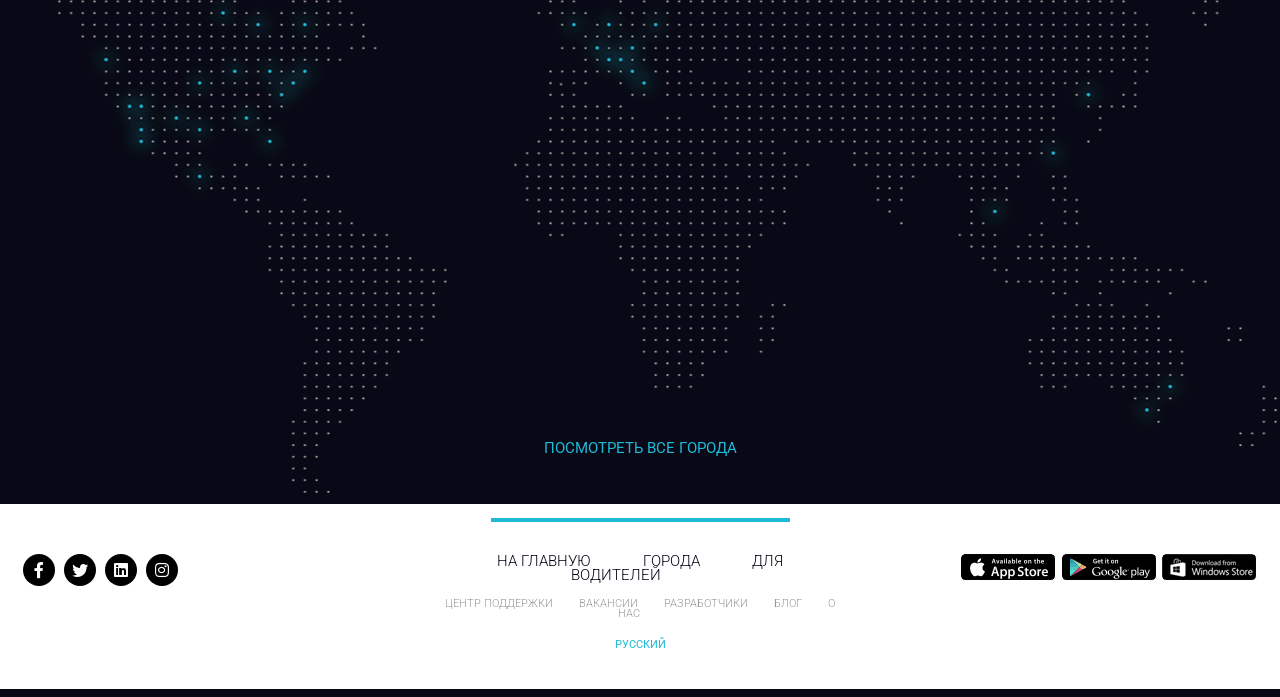
==== commit ddbee390: "adaptation_1" ====
--- a/src/index.html
+++ b/src/index.html
@@ -25,20 +25,25 @@
                 </ul>
             
             </div>
+            <div class="short_menu">
+                <span></span>
+                <span></span>
+                <span></span>
+            </div>
         </nav>
 
         <div class="subheader">
             <div class="container">
                 <div class="row">
-                    <div class="col-md-4 offset-md-1">
+                    <div class="col-xl-4 offset-xl-1 col-lg-4 offset-lg-1 col-md-4 offset-md-0">
                         <a href="#" class="subheader_logo"><img src="/src/icons/logo.png" alt="logo"></a>
                         <div class="subheader_official">Официальный партнер Uber в Москве</div>
                     </div>
-                    <div class="col-md-2 offset-md-2">
+                    <div class="col-xl-2 offset-xl-2 col-lg-3 offset-lg-1 col-md-4 offset-md-1">
                         <div class="subheader_callus">Звоните нам ежедневно</div>
                         <a href="tel:+74957970988" class="subheader_tel">8 495 797 09 88</a>
                     </div>
-                    <div class="col-md-2">
+                    <div class="col-xl-3 col-lg-3 col-md-3">
                         <button class="subheader_btn">заказать звонок</button>
                     </div>
                 </div>
@@ -71,7 +76,6 @@
             <h1 class="section_header_big">8 причин начать работать с нами</h1>
             <div class="row">
                 <div class="col-md-6">
-                    
                     <div class="adv_item">
                         <div class="round"><img src="icons/advantages/1.png" alt="1" class="adv_item_img"></div>
                         <div class="adv_item_wrapper">
@@ -343,6 +347,8 @@
         
         <div class="footer_end"></div>
     </footer>
+
+    <script src="script/script.js"></script>
    
 </body>
 </html>
--- a/src/css/style.min.css
+++ b/src/css/style.min.css
@@ -1,2 +1,2 @@
-*{font-family:'Roboto', sans-serif}header{position:relative;height:50px}nav{background-color:#212121;height:50px;position:fixed;top:0;left:0;width:100%;z-index:2}.menu{display:-webkit-box;display:-ms-flexbox;display:flex;-webkit-box-pack:justify;-ms-flex-pack:justify;justify-content:space-between;margin:0;list-style-type:none;padding:13px 70px}.menu_link{color:#ffffff;font-size:15px;font-weight:300}.subheader{position:absolute;top:50px;height:84px;background-color:rgba(0,0,0,0.6);width:100%}.subheader_logo{display:block;margin-top:16px}.subheader_official{opacity:0.5;color:#ffffff;font-size:13px;font-weight:400}.subheader_callus{display:block;margin-top:23px;margin-bottom:8px;color:#ffffff;font-size:12px;font-weight:300;line-height:11px;text-align:right}.subheader_tel{display:block;color:#ffffff;font-size:22px;font-weight:400;text-transform:uppercase;line-height:16px;text-align:right}.subheader_btn{margin-top:19px;width:172px;height:46px;-webkit-box-shadow:inset 0 -3px 0 rgba(0,0,0,0.12);box-shadow:inset 0 -3px 0 rgba(0,0,0,0.12);border:none;background-image:-webkit-gradient(linear, left bottom, left top, from(#1eacc7), to(#4ce2ff));background-image:linear-gradient(to top, #1eacc7 0%, #4ce2ff 100%);border-radius:4px;text-shadow:1px 1px 0 rgba(0,0,0,0.21);color:#ffffff;font-size:14px;font-weight:400;line-height:10px;text-transform:uppercase}.subheader_btn:hover{background-image:none;background-color:#1eacc7}.main{min-height:799px;background:url("/src/img/bg/bg_main.jpg") center center/cover no-repeat;padding:150px 0 135px 0}.main_header{margin:0;text-align:center;color:#ffffff;font-weight:700;text-transform:uppercase;font-size:60px;line-height:60px}.main_subheader{text-align:center;color:#ffffff;font-size:36px;text-transform:uppercase;font-weight:700;margin:0;line-height:36px;margin-top:8px}.main_content{color:#ffffff;font-size:18px;font-weight:400;line-height:24px;margin-top:23px;text-align:center}.main_btn{display:block;margin:118px auto 0 auto;width:259px;height:63px;-webkit-box-shadow:inset 0 -4px 0 rgba(0,0,0,0.12);box-shadow:inset 0 -4px 0 rgba(0,0,0,0.12);border:none;background-image:-webkit-gradient(linear, left bottom, left top, from(#1eacc7), to(#4ce2ff));background-image:linear-gradient(to top, #1eacc7 0%, #4ce2ff 100%);text-shadow:1px 1px 0 rgba(0,0,0,0.21);color:#ffffff;font-size:18px;font-weight:400;text-transform:uppercase;border-radius:4px}.main_btn:hover{background-image:none;background-color:#1eacc7}.section_header{margin:0 auto;width:112px;height:24px;background-color:#000000;color:#ffffff;font-size:11px;font-weight:400;text-transform:uppercase;text-align:center;padding:5px 11px 6px 12px}.section_header_white{background-color:#ffffff;color:#070716}.section_header_big{color:#222222;font-size:38px;font-weight:700;line-height:27px;text-transform:uppercase;margin-top:38px;margin-bottom:40px;text-align:center}.section_header_big_2{margin-bottom:19px}.section_header_big_white{color:#ffffff;margin:32px 0 19px 0}.section_header_big_4{margin-bottom:0px}.section_subheader{color:#222222;font-size:17px;font-weight:400;text-align:center;line-height:17px}.section_subheader_white{color:#ffffff;margin-bottom:56px}.advantages{padding:71px 0 113px 0}.advantages .adv_item{display:-webkit-box;display:-ms-flexbox;display:flex;-webkit-box-pack:center;-ms-flex-pack:center;justify-content:center;-webkit-box-align:start;-ms-flex-align:start;align-items:flex-start;margin-bottom:35px}.advantages .adv_item_wrapper{margin-left:26px;width:342px}.advantages .adv_item_header{color:#1eacc7;font-size:17px;font-weight:400;line-height:21px}.advantages .adv_item_content{color:#202020;font-size:15px;font-weight:300;line-height:21px}.round{display:-webkit-box;display:-ms-flexbox;display:flex;-webkit-box-pack:center;-ms-flex-pack:center;justify-content:center;-webkit-box-align:center;-ms-flex-align:center;align-items:center;width:113px;height:113px;border-radius:100%;background-color:#1eacc7}.mobile{background:url("../img/bg/bg_second.jpg") center center/cover no-repeat;min-height:864px;padding:48px 0 80px 0}.mobile .row{margin-top:32px}.mobile_item{position:relative;width:320px;height:280px;margin:0 auto;margin-bottom:19px;padding-top:92px}.mobile_item_1{background:url("../img/mobile/one_touch.jpg")}.mobile_item_2{background:url("../img/mobile/feed.jpg")}.mobile_item_3{background:url("../img/mobile/prices.jpg")}.mobile_item_4{background:url("../img/mobile/payment.jpg")}.mobile_item_5{background:url("../img/mobile/feedback.jpg")}.mobile_item_6{background:url("../img/mobile/split.jpg")}.mobile_item_text{color:#ffffff;font-size:24px;font-weight:400;text-transform:uppercase;text-align:center}.mobile_item_plus{display:-webkit-box;display:-ms-flexbox;display:flex;-webkit-box-pack:center;-ms-flex-pack:center;justify-content:center;-webkit-box-align:center;-ms-flex-align:center;align-items:center;position:absolute;left:50%;top:219px;-webkit-transform:translateX(-50%);transform:translateX(-50%);width:26px;height:26px;background-color:#000000;border-radius:100%;cursor:pointer}.choice .subsection_1{padding:57px 0 138px 0;height:499px;background-color:#070716}.choice .subsection_2{height:397px;background:url("../img/bg/bg_for_car.jpg") center center/cover no-repeat}.choice_car{display:block;width:759px;margin:0 auto}.choice_text{color:#222222;font-size:17px;font-weight:300;text-align:center}.require{padding:68px 0 84px 0}.require_block{margin:33px 0 33px 0}.require_block_nmb{margin-bottom:0px}.require_header{line-height:17px;color:#1ca8c3;font-size:22px;font-weight:400}.require_content{margin-top:20px;list-style-type:none;padding-left:52px}.require_content li{position:relative;margin-bottom:10px;color:#222222;font-size:17px;font-weight:400;line-height:23px}.require_content li:before{content:'';display:block;position:absolute;left:-32px;top:3px;width:21px;height:20px;background:url("../icons/points/mark.png") center center/cover no-repeat}.require .warning .require_header{color:#ff5656}.require .warning .require_content li:before{background:url("../icons/points/mark_red.png") center center/cover no-repeat}.require_footer{font-size:17px;color:#1ca8c3;font-weight:400}.world{min-height:717px;padding:49px 0;background:url("../img/bg/bg_footer.jpg") center center/cover no-repeat}.world_link{display:block;color:#1fbad6;font-size:15px;font-weight:400;text-transform:uppercase;text-align:center;line-height:14px;margin-top:486px}.footer{padding:14px 0 39px 0}.footer_line{width:299px;height:4px;background-color:#1fbad6;margin:0 auto}.footer_wrapper{display:-webkit-box;display:-ms-flexbox;display:flex;-webkit-box-pack:justify;-ms-flex-pack:justify;justify-content:space-between;-webkit-box-align:start;-ms-flex-align:start;align-items:flex-start;margin-top:32px}.footer_wrapper>div{width:33%}.footer_wrapper>div:nth-child(3){display:-webkit-box;display:-ms-flexbox;display:flex;-webkit-box-pack:end;-ms-flex-pack:end;justify-content:flex-end}.footer_socials{display:-webkit-box;display:-ms-flexbox;display:flex;-webkit-box-pack:start;-ms-flex-pack:start;justify-content:flex-start;margin-left:23px;vertical-align:top}.footer_socials_item{display:-webkit-box;display:-ms-flexbox;display:flex;-webkit-box-pack:center;-ms-flex-pack:center;justify-content:center;-webkit-box-align:center;-ms-flex-align:center;align-items:center;width:32px;height:32px;border-radius:100%;background-color:black;margin-right:9px}.footer_socials_item span{color:#fff}.footer_links{text-align:center}.footer_links_1row{line-height:14px;margin-bottom:16px}.footer_links_1row_item_1{color:#070716;font-size:15px;font-weight:300;text-transform:uppercase;margin-right:48px}.footer_links_2row{line-height:8px;margin-bottom:19px}.footer_links_2row_item_2{color:#999999;font-size:11px;font-weight:300;text-transform:uppercase;margin-right:22px}.footer_store{margin-right:23px}.footer_rus{line-height:11px;text-align:center}.footer_rus_link{color:#1fbad6;font-size:11px;font-weight:400;text-transform:uppercase}.footer_end{height:8px;background-color:#070716}
+*{font-family:'Roboto', sans-serif}header{position:relative;height:50px}nav{background-color:#212121;height:50px;position:fixed;top:0;left:0;width:100%;z-index:2}.menu{display:-webkit-box;display:-ms-flexbox;display:flex;-webkit-box-pack:justify;-ms-flex-pack:justify;justify-content:space-between;margin:0;list-style-type:none;padding:13px 70px}.menu_item{padding-right:28px;border-right:2px dotted black}.menu_item:last-child{border-right:none}.menu_link{color:#ffffff;font-size:15px;font-weight:300}.subheader{position:absolute;top:50px;height:84px;background-color:rgba(0,0,0,0.6);width:100%}.subheader_logo{display:block;margin-top:16px}.subheader_official{opacity:0.5;color:#ffffff;font-size:13px;font-weight:400}.subheader_callus{display:block;margin-top:23px;margin-bottom:8px;color:#ffffff;font-size:12px;font-weight:300;line-height:11px;text-align:right}.subheader_tel{display:block;color:#ffffff;font-size:22px;font-weight:400;text-transform:uppercase;line-height:16px;text-align:right}.subheader_btn{margin-top:19px;width:172px;height:46px;-webkit-box-shadow:inset 0 -3px 0 rgba(0,0,0,0.12);box-shadow:inset 0 -3px 0 rgba(0,0,0,0.12);border:none;background-image:-webkit-gradient(linear, left bottom, left top, from(#1eacc7), to(#4ce2ff));background-image:linear-gradient(to top, #1eacc7 0%, #4ce2ff 100%);border-radius:4px;text-shadow:1px 1px 0 rgba(0,0,0,0.21);color:#ffffff;font-size:14px;font-weight:400;line-height:10px;text-transform:uppercase}.subheader_btn:hover{background-image:none;background-color:#1eacc7}.main{min-height:799px;background:url("/src/img/bg/bg_main.jpg") center center/cover no-repeat;padding:150px 0 135px 0}.main_header{margin:0;text-align:center;color:#ffffff;font-weight:700;text-transform:uppercase;font-size:60px;line-height:60px}.main_subheader{text-align:center;color:#ffffff;font-size:36px;text-transform:uppercase;font-weight:700;margin:0;line-height:36px;margin-top:8px}.main_content{color:#ffffff;font-size:18px;font-weight:400;line-height:24px;margin-top:23px;text-align:center}.main_btn{display:block;margin:118px auto 0 auto;width:259px;height:63px;-webkit-box-shadow:inset 0 -4px 0 rgba(0,0,0,0.12);box-shadow:inset 0 -4px 0 rgba(0,0,0,0.12);border:none;background-image:-webkit-gradient(linear, left bottom, left top, from(#1eacc7), to(#4ce2ff));background-image:linear-gradient(to top, #1eacc7 0%, #4ce2ff 100%);text-shadow:1px 1px 0 rgba(0,0,0,0.21);color:#ffffff;font-size:18px;font-weight:400;text-transform:uppercase;border-radius:4px}.main_btn:hover{background-image:none;background-color:#1eacc7}.section_header{margin:0 auto;width:112px;height:24px;background-color:#000000;color:#ffffff;font-size:11px;font-weight:400;text-transform:uppercase;text-align:center;padding:5px 11px 6px 12px}.section_header_white{background-color:#ffffff;color:#070716}.section_header_big{color:#222222;font-size:38px;font-weight:700;line-height:27px;text-transform:uppercase;margin-top:38px;margin-bottom:40px;text-align:center}.section_header_big_2{margin-bottom:19px}.section_header_big_white{color:#ffffff;margin:32px 0 19px 0}.section_header_big_4{margin-bottom:0px}.section_subheader{color:#222222;font-size:17px;font-weight:400;text-align:center;line-height:17px}.section_subheader_white{color:#ffffff;margin-bottom:56px}.advantages{padding:71px 0 113px 0}.advantages .adv_item{display:-webkit-box;display:-ms-flexbox;display:flex;-webkit-box-pack:center;-ms-flex-pack:center;justify-content:center;-webkit-box-align:start;-ms-flex-align:start;align-items:flex-start;margin-bottom:35px}.advantages .adv_item_wrapper{margin-left:26px;width:342px}.advantages .adv_item_header{color:#1eacc7;font-size:17px;font-weight:400;line-height:21px}.advantages .adv_item_content{color:#202020;font-size:15px;font-weight:300;line-height:21px}.round{display:-webkit-box;display:-ms-flexbox;display:flex;-webkit-box-pack:center;-ms-flex-pack:center;justify-content:center;-webkit-box-align:center;-ms-flex-align:center;align-items:center;width:113px;height:113px;border-radius:100%;background-color:#1eacc7}.mobile{background:url("../img/bg/bg_second.jpg") center center/cover no-repeat;min-height:864px;padding:48px 0 80px 0}.mobile .row{margin-top:32px}.mobile_item{position:relative;width:320px;height:280px;margin:0 auto;margin-bottom:19px;padding-top:92px}.mobile_item_1{background:url("../img/mobile/one_touch.jpg")}.mobile_item_2{background:url("../img/mobile/feed.jpg")}.mobile_item_3{background:url("../img/mobile/prices.jpg")}.mobile_item_4{background:url("../img/mobile/payment.jpg")}.mobile_item_5{background:url("../img/mobile/feedback.jpg")}.mobile_item_6{background:url("../img/mobile/split.jpg")}.mobile_item_text{color:#ffffff;font-size:24px;font-weight:400;text-transform:uppercase;text-align:center}.mobile_item_plus{display:-webkit-box;display:-ms-flexbox;display:flex;-webkit-box-pack:center;-ms-flex-pack:center;justify-content:center;-webkit-box-align:center;-ms-flex-align:center;align-items:center;position:absolute;left:50%;top:219px;-webkit-transform:translateX(-50%);transform:translateX(-50%);width:26px;height:26px;background-color:#000000;border-radius:100%;cursor:pointer}.mobile_item_plus::before{content:'';width:12px;height:2px;background-color:#1eacc7}.mobile_item_plus::after{content:'';position:absolute;left:50%;-webkit-transform:translateX(-50%);transform:translateX(-50%);width:2px;height:12px;background-color:#1eacc7}.choice .subsection_1{padding:57px 0 138px 0;height:499px;background-color:#070716}.choice .subsection_2{height:397px;background:url("../img/bg/bg_for_car.jpg") center center/cover no-repeat}.choice_car{display:block;width:759px;margin:0 auto}.choice_text{color:#222222;font-size:17px;font-weight:300;text-align:center}.require{padding:68px 0 84px 0}.require_block{margin:33px 0 33px 0}.require_block_nmb{margin-bottom:0px}.require_header{line-height:17px;color:#1ca8c3;font-size:22px;font-weight:400}.require_content{margin-top:20px;list-style-type:none;padding-left:52px}.require_content li{position:relative;margin-bottom:10px;color:#222222;font-size:17px;font-weight:400;line-height:23px}.require_content li:before{content:'';display:block;position:absolute;left:-32px;top:3px;width:21px;height:20px;background:url("../icons/points/mark.png") center center/cover no-repeat}.require .warning .require_header{color:#ff5656}.require .warning .require_content li:before{background:url("../icons/points/mark_red.png") center center/cover no-repeat}.require_footer{font-size:17px;color:#1ca8c3;font-weight:400}.world{min-height:717px;padding:49px 0;background:url("../img/bg/bg_footer.jpg") center center/cover no-repeat}.world_link{display:block;color:#1fbad6;font-size:15px;font-weight:400;text-transform:uppercase;text-align:center;line-height:14px;margin-top:486px}.footer{padding:14px 0 39px 0}.footer_line{width:299px;height:4px;background-color:#1fbad6;margin:0 auto}.footer_wrapper{display:-webkit-box;display:-ms-flexbox;display:flex;-webkit-box-pack:justify;-ms-flex-pack:justify;justify-content:space-between;-webkit-box-align:start;-ms-flex-align:start;align-items:flex-start;margin-top:32px}.footer_wrapper>div{width:33%}.footer_wrapper>div:nth-child(3){display:-webkit-box;display:-ms-flexbox;display:flex;-webkit-box-pack:end;-ms-flex-pack:end;justify-content:flex-end}.footer_socials{display:-webkit-box;display:-ms-flexbox;display:flex;-webkit-box-pack:start;-ms-flex-pack:start;justify-content:flex-start;margin-left:23px;vertical-align:top}.footer_socials_item{display:-webkit-box;display:-ms-flexbox;display:flex;-webkit-box-pack:center;-ms-flex-pack:center;justify-content:center;-webkit-box-align:center;-ms-flex-align:center;align-items:center;width:32px;height:32px;border-radius:100%;background-color:black;margin-right:9px}.footer_socials_item span{color:#fff}.footer_links{text-align:center}.footer_links_1row{line-height:14px;margin-bottom:16px}.footer_links_1row_item_1{color:#070716;font-size:15px;font-weight:300;text-transform:uppercase;margin-right:48px}.footer_links_2row{line-height:8px;margin-bottom:19px}.footer_links_2row_item_2{color:#999999;font-size:11px;font-weight:300;text-transform:uppercase;margin-right:22px}.footer_store{margin-right:23px}.footer_rus{line-height:11px;text-align:center}.footer_rus_link{color:#1fbad6;font-size:11px;font-weight:400;text-transform:uppercase}.footer_end{height:8px;background-color:#070716}@media (max-width: 1200px){.menu_item{padding-right:20px}.menu_link{font-size:13px}.main_header{font-size:50px}.main_subheader{font-size:30px}.section_header_big{font-size:32px}.advantages .adv_item_wrapper{width:308px}.mobile_item{width:270px;height:260px}.mobile_item_text{font-size:20px}.mobile_item_plus{top:191px}.require_footer br{display:none}.footer_links_1row_item_1{margin-right:16px}.footer_links_2row_item_2{margin-right:7px;font-size:10px}}@media (max-width: 991px){.menu{position:fixed;left:-50%;width:50%;-webkit-box-orient:vertical;-webkit-box-direction:normal;-ms-flex-direction:column;flex-direction:column;-webkit-box-align:center;-ms-flex-align:center;align-items:center;background-color:rgba(0,0,0,0.9);height:100vh;-webkit-transition:.5s all;transition:.5s all}header{position:relative}header .short_menu{position:absolute;top:50%;right:5%;-webkit-transform:translateY(-50%);transform:translateY(-50%)}header .short_menu span{display:block;width:15px;height:2px;background-color:#fff;margin-bottom:3px}header .activity span:nth-child(1){-webkit-transform:rotate(-45deg) translateX(-21%);transform:rotate(-45deg) translateX(-21%);-webkit-transition:.1s all;transition:.1s all}header .activity span:nth-child(2){display:none}header .activity span:nth-child(3){-webkit-transform:rotate(45deg) translateX(-21%);transform:rotate(45deg) translateX(-21%);-webkit-transition:.1s all;transition:.1s all}.subheader_official{font-size:11px}.main_header{font-size:35px}.main_subheader{font-size:22px}}
 /*# sourceMappingURL=style.min.css.map */
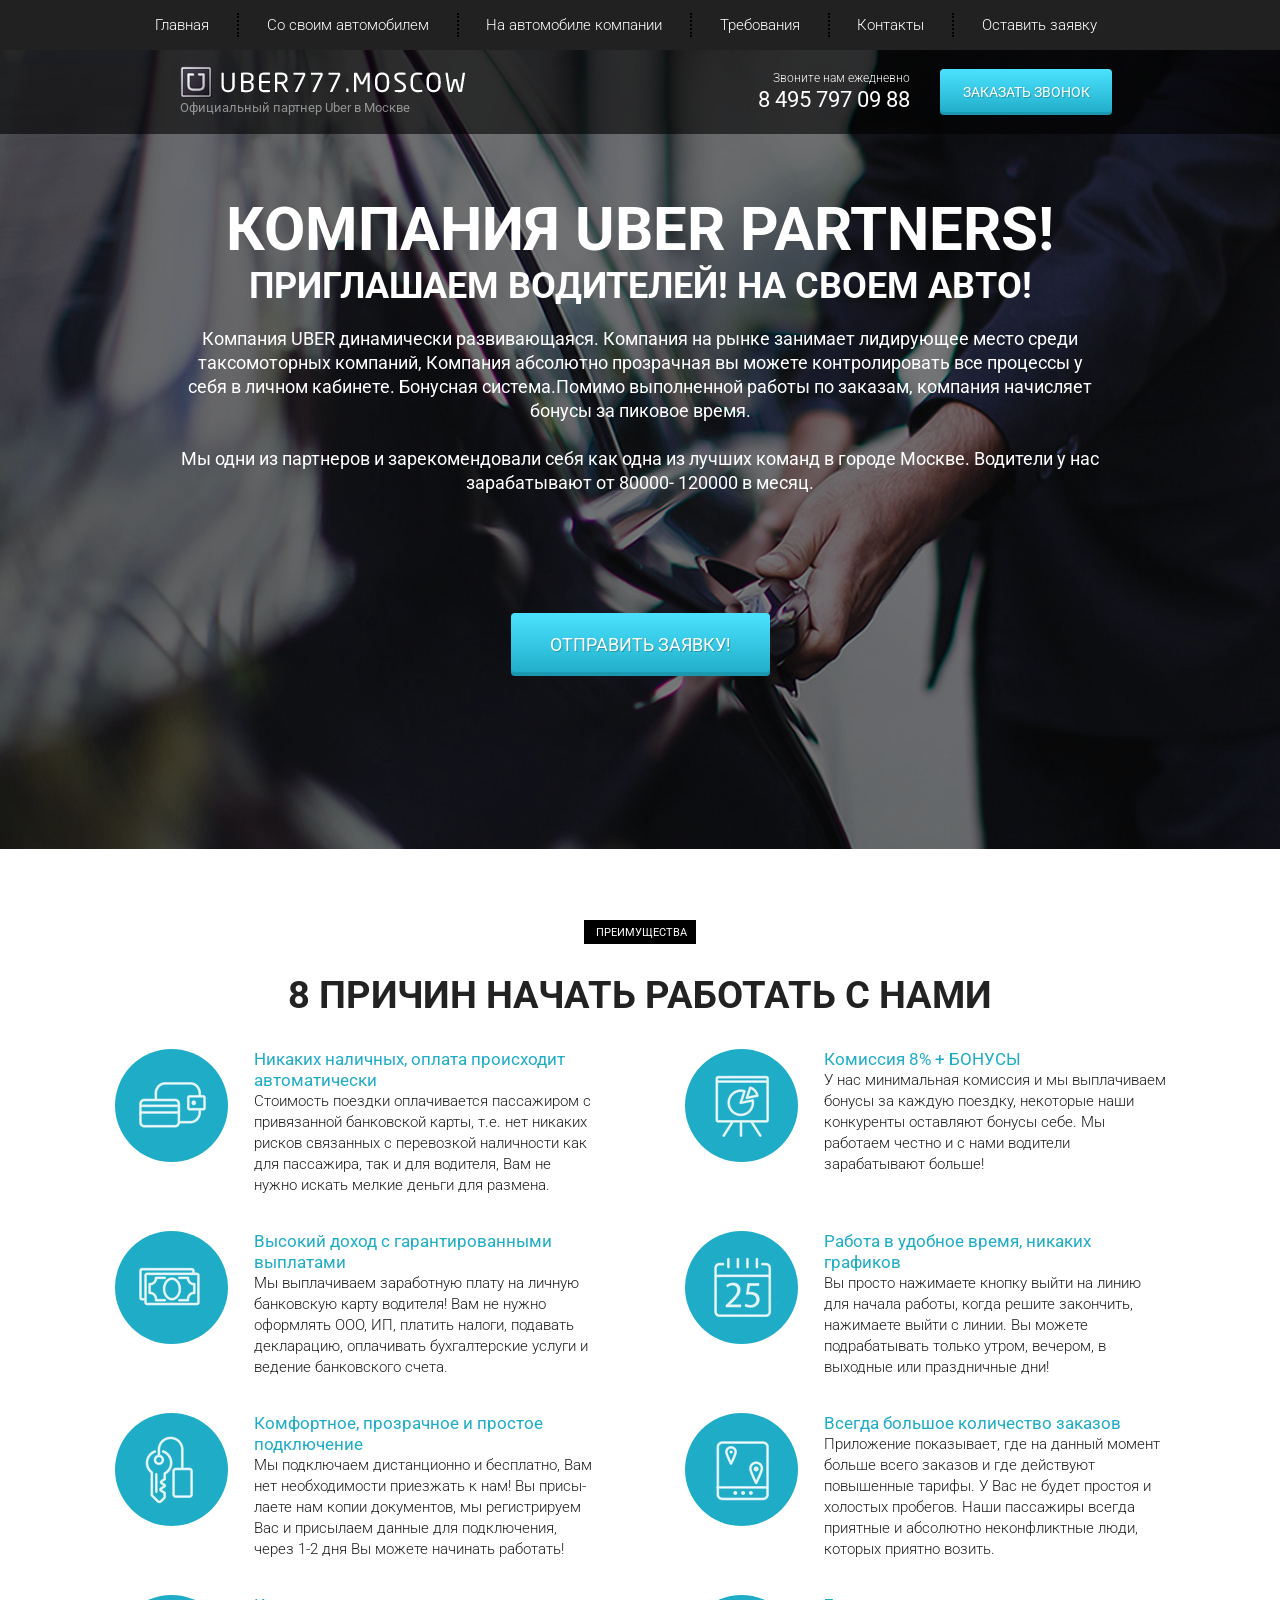
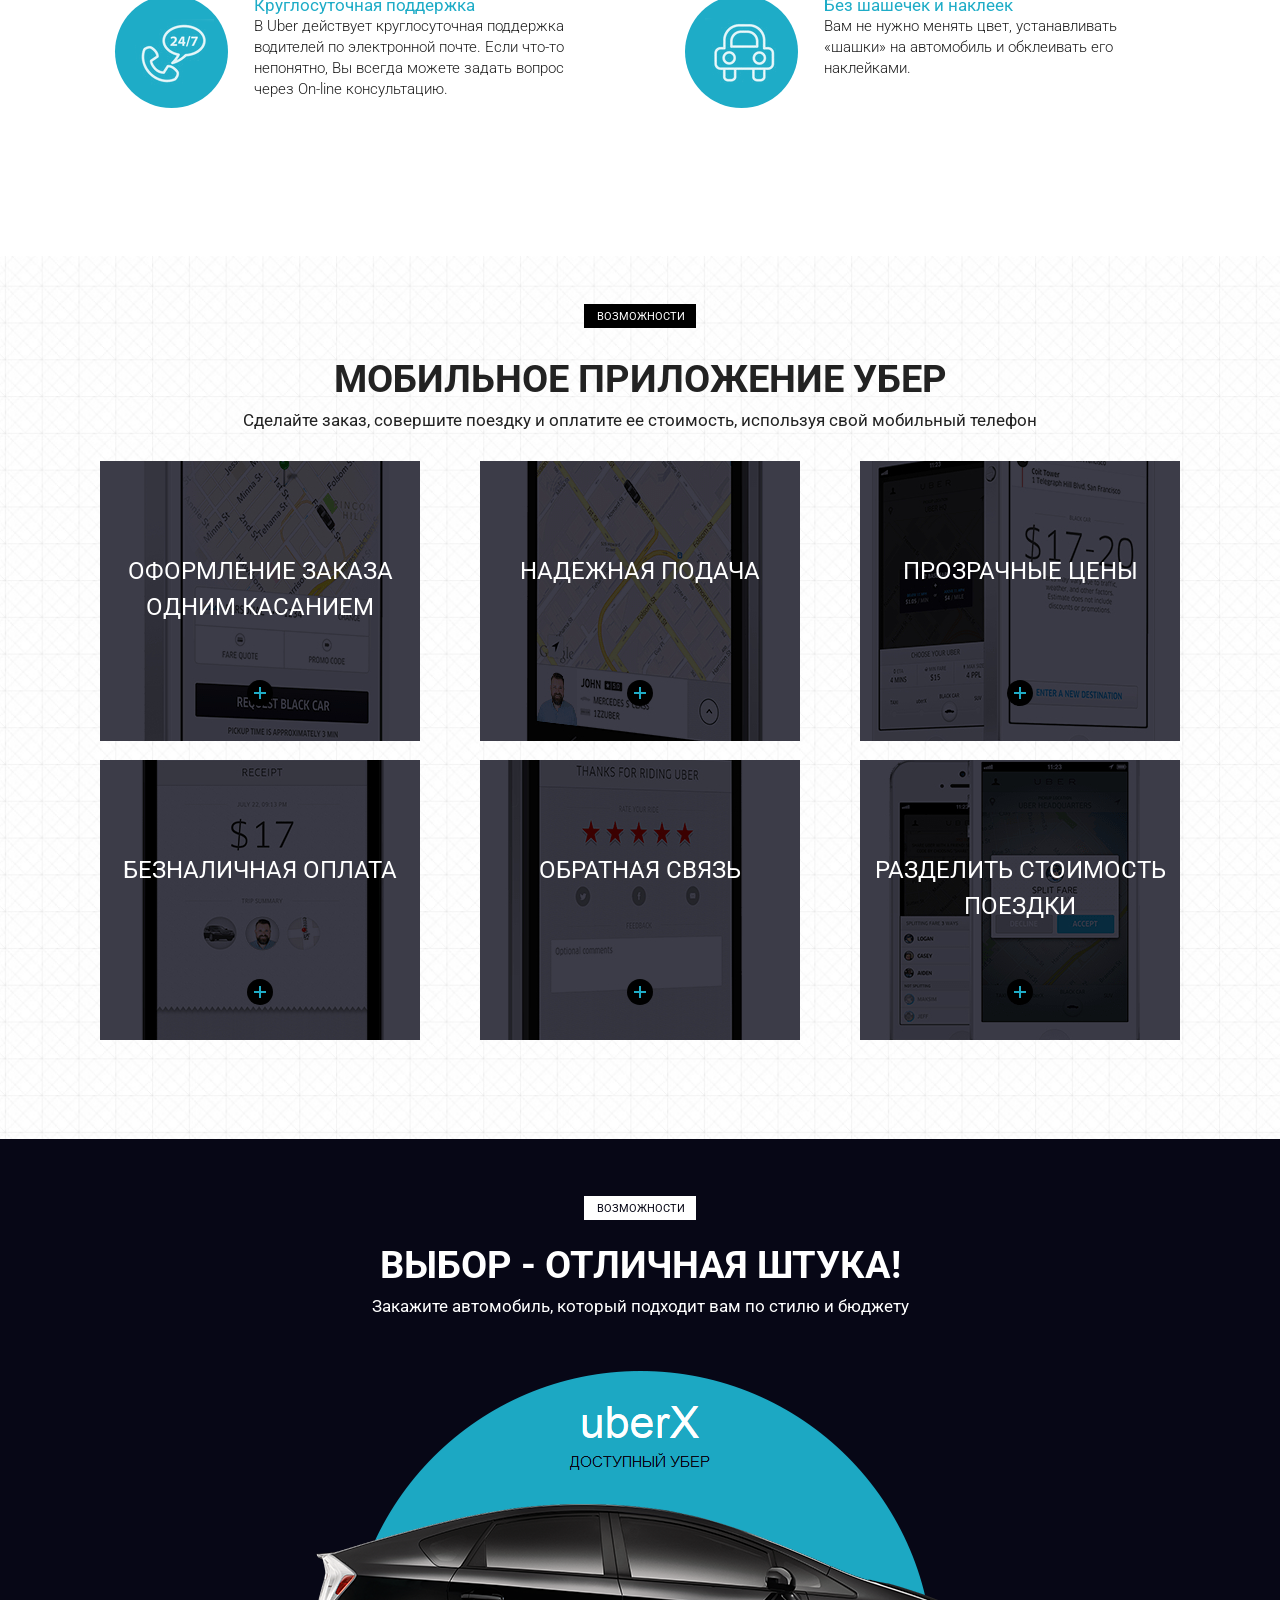
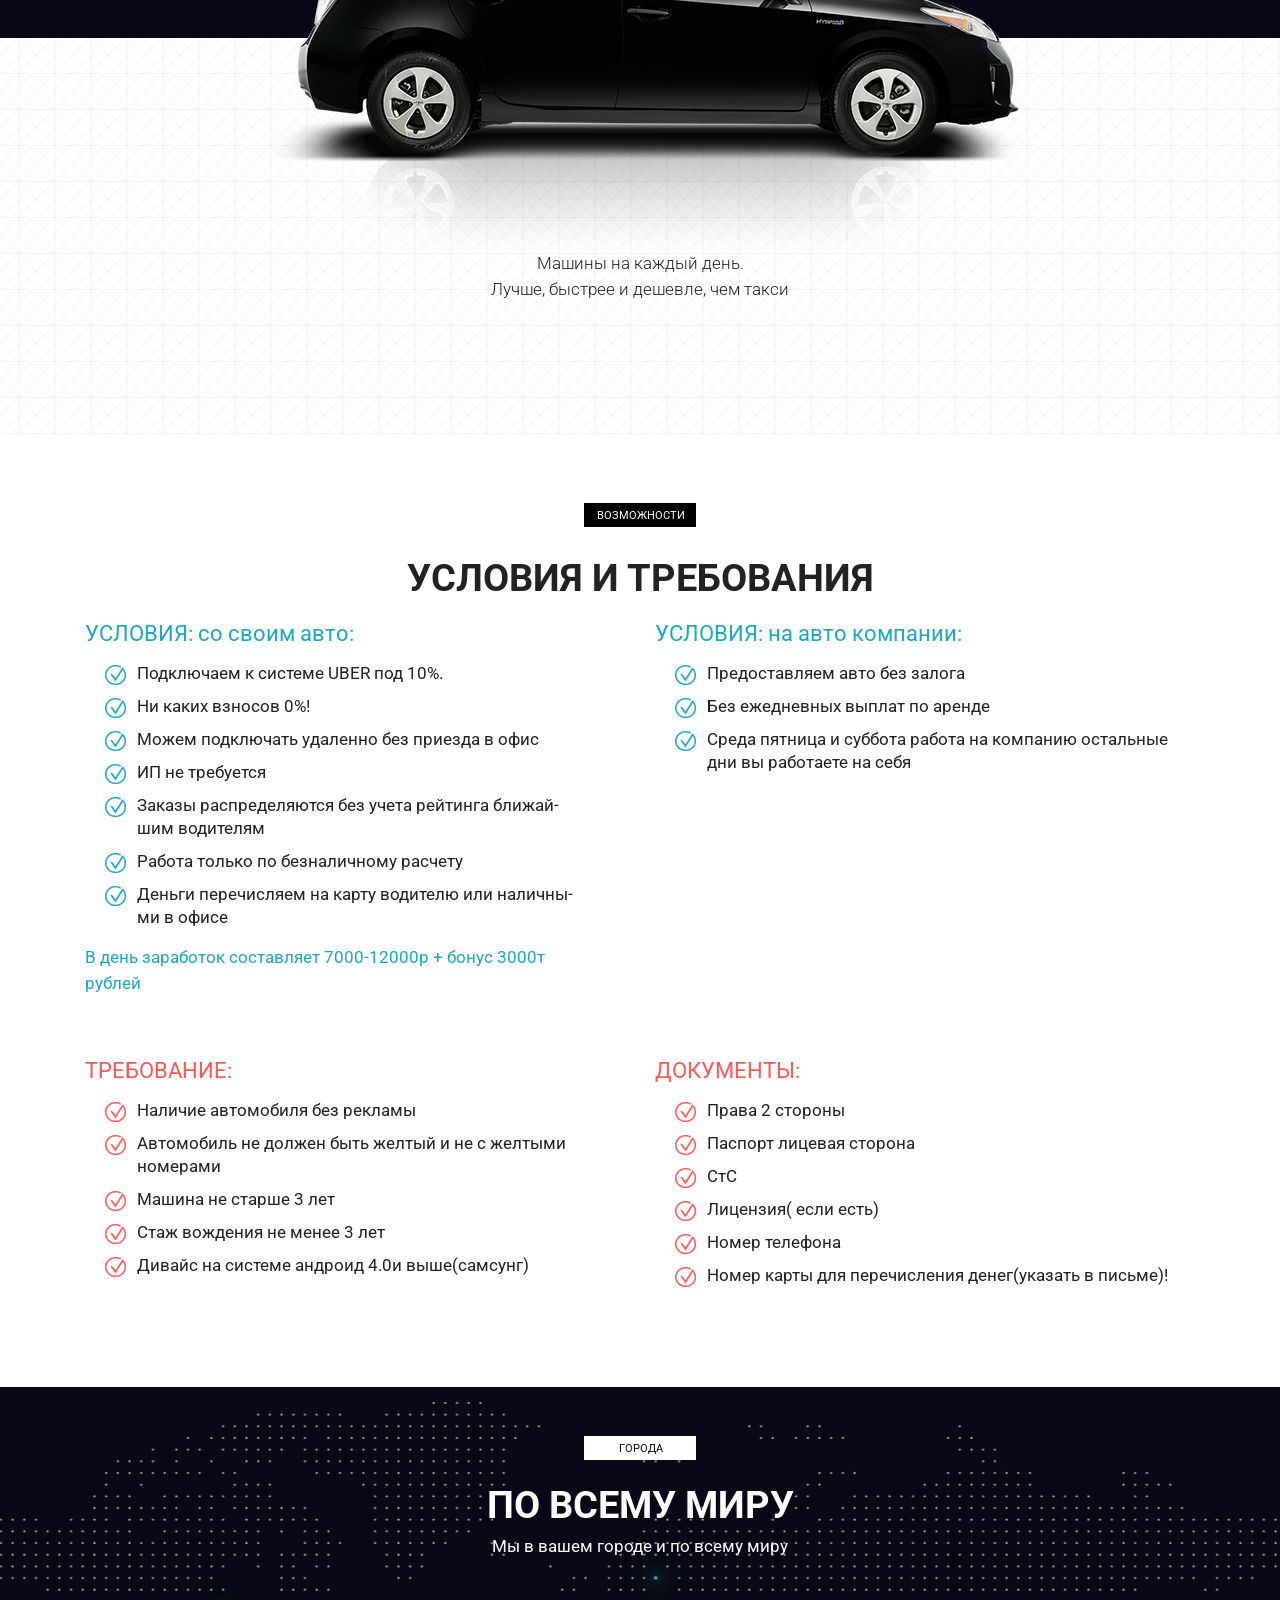
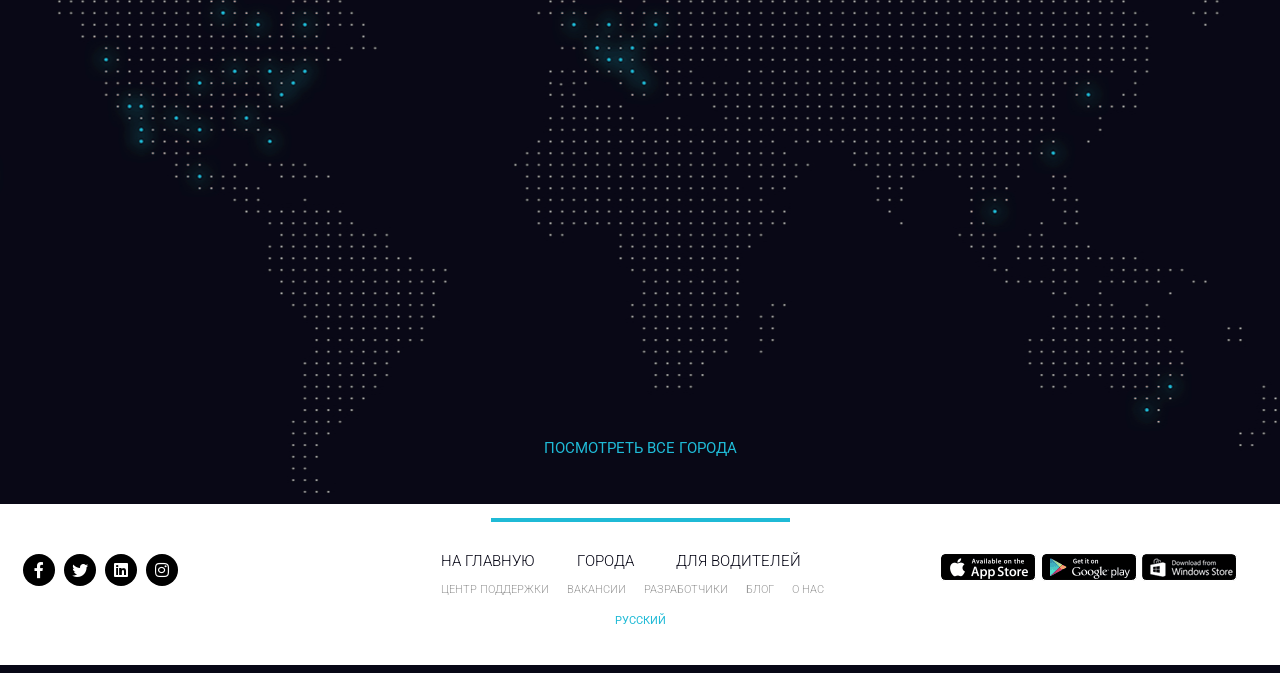
==== commit 64ed0072: "end adaptation" ====
--- a/src/index.html
+++ b/src/index.html
@@ -4,8 +4,9 @@
     <meta charset="UTF-8">
     <meta name="viewport" content="width=device-width, initial-scale=1.0">
     <meta http-equiv="X-UA-Compatible" content="ie=edge">
+    <link rel="shortcut icon" href="icons/favicon.ico" type="image/x-icon">
     <link href="https://fonts.googleapis.com/css2?family=Roboto:wght@300;400;700&display=swap" rel="stylesheet">
-    <title>Document</title>
+    <title>UBER</title>
     <link rel="stylesheet" href="css/bootstrap-reboot.min.css">
     <link rel="stylesheet" href="css/bootstrap-grid.min.css">
     <link rel="stylesheet" href="css/fonts.css">
@@ -25,7 +26,7 @@
                 </ul>
             
             </div>
-            <div class="short_menu">
+            <div class="hamburger">
                 <span></span>
                 <span></span>
                 <span></span>
@@ -35,15 +36,16 @@
         <div class="subheader">
             <div class="container">
                 <div class="row">
-                    <div class="col-xl-4 offset-xl-1 col-lg-4 offset-lg-1 col-md-4 offset-md-0">
+                    <div class="col-xl-4 offset-xl-1 col-lg-4 offset-lg-1 col-md-4 offset-md-0 col-6">
                         <a href="#" class="subheader_logo"><img src="/src/icons/logo.png" alt="logo"></a>
                         <div class="subheader_official">Официальный партнер Uber в Москве</div>
                     </div>
-                    <div class="col-xl-2 offset-xl-2 col-lg-3 offset-lg-1 col-md-4 offset-md-1">
+                    <div class="xs-hidden col-xl-2 offset-xl-2 col-lg-3 offset-lg-1 col-md-4 offset-md-1">
                         <div class="subheader_callus">Звоните нам ежедневно</div>
                         <a href="tel:+74957970988" class="subheader_tel">8 495 797 09 88</a>
                     </div>
-                    <div class="col-xl-3 col-lg-3 col-md-3">
+                    <div class="col-6 col-xl-3 col-lg-3 col-md-3">
+                        <a href="tel:+74957970988" class="xs-visible subheader_tel">8 495 797 09 88</a>
                         <button class="subheader_btn">заказать звонок</button>
                     </div>
                 </div>
@@ -75,7 +77,7 @@
             <div class="section_header">преимущества</div>
             <h1 class="section_header_big">8 причин начать работать с нами</h1>
             <div class="row">
-                <div class="col-md-6">
+                <div class="col-md-6 col-12">
                     <div class="adv_item">
                         <div class="round"><img src="icons/advantages/1.png" alt="1" class="adv_item_img"></div>
                         <div class="adv_item_wrapper">
@@ -172,37 +174,37 @@
             <div class="section_header_big section_header_big_2">мобильное приложение убер</div>
             <div class="section_subheader">Сделайте заказ, совершите поездку и оплатите ее стоимость, используя свой мобильный телефон</div>
             <div class="row">
-                <div class="col-md-4">
+                <div class="col-md-6 col-lg-4">
                     <div class="mobile_item mobile_item_1">
                         <div class="mobile_item_text">оформление заказа одним касанием</div>
                         <div class="mobile_item_plus"></div>
                     </div>
                 </div>
-                <div class="col-md-4">
+                <div class="col-md-6 col-lg-4">
                     <div class="mobile_item mobile_item_2">
                         <div class="mobile_item_text">надежная подача</div>
                         <div class="mobile_item_plus"></div>
                     </div>
                 </div>
-                <div class="col-md-4">
+                <div class="col-md-6 col-lg-4">
                     <div class="mobile_item mobile_item_3">
                         <div class="mobile_item_text">прозрачные цены</div>
                         <div class="mobile_item_plus"></div>
                     </div>
                 </div>
-                <div class="col-md-4">
+                <div class="col-md-6 col-lg-4">
                     <div class="mobile_item mobile_item_4">
                         <div class="mobile_item_text">безналичная оплата</div>
                         <div class="mobile_item_plus"></div>
                     </div>
                 </div>
-                <div class="col-md-4">
+                <div class="col-md-6 col-lg-4">
                     <div class="mobile_item mobile_item_5">
                         <div class="mobile_item_text">обратная связь</div>
                         <div class="mobile_item_plus"></div>
                     </div>
                 </div>
-                <div class="col-md-4">
+                <div class="col-md-6 col-lg-4">
                     <div class="mobile_item mobile_item_6">
                         <div class="mobile_item_text">разделить
                             стоимость поездки</div>
@@ -225,7 +227,7 @@
                     Лучше, быстрее и дешевле, чем такси</div>
             </div>
         </div>
-        <div class="subsection_2"></div>
+        <div class="subsection_2 xs-hidden"></div>
     </section>
 
     <section class="require">
--- a/src/css/style.min.css
+++ b/src/css/style.min.css
@@ -1,2 +1,2 @@
-*{font-family:'Roboto', sans-serif}header{position:relative;height:50px}nav{background-color:#212121;height:50px;position:fixed;top:0;left:0;width:100%;z-index:2}.menu{display:-webkit-box;display:-ms-flexbox;display:flex;-webkit-box-pack:justify;-ms-flex-pack:justify;justify-content:space-between;margin:0;list-style-type:none;padding:13px 70px}.menu_item{padding-right:28px;border-right:2px dotted black}.menu_item:last-child{border-right:none}.menu_link{color:#ffffff;font-size:15px;font-weight:300}.subheader{position:absolute;top:50px;height:84px;background-color:rgba(0,0,0,0.6);width:100%}.subheader_logo{display:block;margin-top:16px}.subheader_official{opacity:0.5;color:#ffffff;font-size:13px;font-weight:400}.subheader_callus{display:block;margin-top:23px;margin-bottom:8px;color:#ffffff;font-size:12px;font-weight:300;line-height:11px;text-align:right}.subheader_tel{display:block;color:#ffffff;font-size:22px;font-weight:400;text-transform:uppercase;line-height:16px;text-align:right}.subheader_btn{margin-top:19px;width:172px;height:46px;-webkit-box-shadow:inset 0 -3px 0 rgba(0,0,0,0.12);box-shadow:inset 0 -3px 0 rgba(0,0,0,0.12);border:none;background-image:-webkit-gradient(linear, left bottom, left top, from(#1eacc7), to(#4ce2ff));background-image:linear-gradient(to top, #1eacc7 0%, #4ce2ff 100%);border-radius:4px;text-shadow:1px 1px 0 rgba(0,0,0,0.21);color:#ffffff;font-size:14px;font-weight:400;line-height:10px;text-transform:uppercase}.subheader_btn:hover{background-image:none;background-color:#1eacc7}.main{min-height:799px;background:url("/src/img/bg/bg_main.jpg") center center/cover no-repeat;padding:150px 0 135px 0}.main_header{margin:0;text-align:center;color:#ffffff;font-weight:700;text-transform:uppercase;font-size:60px;line-height:60px}.main_subheader{text-align:center;color:#ffffff;font-size:36px;text-transform:uppercase;font-weight:700;margin:0;line-height:36px;margin-top:8px}.main_content{color:#ffffff;font-size:18px;font-weight:400;line-height:24px;margin-top:23px;text-align:center}.main_btn{display:block;margin:118px auto 0 auto;width:259px;height:63px;-webkit-box-shadow:inset 0 -4px 0 rgba(0,0,0,0.12);box-shadow:inset 0 -4px 0 rgba(0,0,0,0.12);border:none;background-image:-webkit-gradient(linear, left bottom, left top, from(#1eacc7), to(#4ce2ff));background-image:linear-gradient(to top, #1eacc7 0%, #4ce2ff 100%);text-shadow:1px 1px 0 rgba(0,0,0,0.21);color:#ffffff;font-size:18px;font-weight:400;text-transform:uppercase;border-radius:4px}.main_btn:hover{background-image:none;background-color:#1eacc7}.section_header{margin:0 auto;width:112px;height:24px;background-color:#000000;color:#ffffff;font-size:11px;font-weight:400;text-transform:uppercase;text-align:center;padding:5px 11px 6px 12px}.section_header_white{background-color:#ffffff;color:#070716}.section_header_big{color:#222222;font-size:38px;font-weight:700;line-height:27px;text-transform:uppercase;margin-top:38px;margin-bottom:40px;text-align:center}.section_header_big_2{margin-bottom:19px}.section_header_big_white{color:#ffffff;margin:32px 0 19px 0}.section_header_big_4{margin-bottom:0px}.section_subheader{color:#222222;font-size:17px;font-weight:400;text-align:center;line-height:17px}.section_subheader_white{color:#ffffff;margin-bottom:56px}.advantages{padding:71px 0 113px 0}.advantages .adv_item{display:-webkit-box;display:-ms-flexbox;display:flex;-webkit-box-pack:center;-ms-flex-pack:center;justify-content:center;-webkit-box-align:start;-ms-flex-align:start;align-items:flex-start;margin-bottom:35px}.advantages .adv_item_wrapper{margin-left:26px;width:342px}.advantages .adv_item_header{color:#1eacc7;font-size:17px;font-weight:400;line-height:21px}.advantages .adv_item_content{color:#202020;font-size:15px;font-weight:300;line-height:21px}.round{display:-webkit-box;display:-ms-flexbox;display:flex;-webkit-box-pack:center;-ms-flex-pack:center;justify-content:center;-webkit-box-align:center;-ms-flex-align:center;align-items:center;width:113px;height:113px;border-radius:100%;background-color:#1eacc7}.mobile{background:url("../img/bg/bg_second.jpg") center center/cover no-repeat;min-height:864px;padding:48px 0 80px 0}.mobile .row{margin-top:32px}.mobile_item{position:relative;width:320px;height:280px;margin:0 auto;margin-bottom:19px;padding-top:92px}.mobile_item_1{background:url("../img/mobile/one_touch.jpg")}.mobile_item_2{background:url("../img/mobile/feed.jpg")}.mobile_item_3{background:url("../img/mobile/prices.jpg")}.mobile_item_4{background:url("../img/mobile/payment.jpg")}.mobile_item_5{background:url("../img/mobile/feedback.jpg")}.mobile_item_6{background:url("../img/mobile/split.jpg")}.mobile_item_text{color:#ffffff;font-size:24px;font-weight:400;text-transform:uppercase;text-align:center}.mobile_item_plus{display:-webkit-box;display:-ms-flexbox;display:flex;-webkit-box-pack:center;-ms-flex-pack:center;justify-content:center;-webkit-box-align:center;-ms-flex-align:center;align-items:center;position:absolute;left:50%;top:219px;-webkit-transform:translateX(-50%);transform:translateX(-50%);width:26px;height:26px;background-color:#000000;border-radius:100%;cursor:pointer}.mobile_item_plus::before{content:'';width:12px;height:2px;background-color:#1eacc7}.mobile_item_plus::after{content:'';position:absolute;left:50%;-webkit-transform:translateX(-50%);transform:translateX(-50%);width:2px;height:12px;background-color:#1eacc7}.choice .subsection_1{padding:57px 0 138px 0;height:499px;background-color:#070716}.choice .subsection_2{height:397px;background:url("../img/bg/bg_for_car.jpg") center center/cover no-repeat}.choice_car{display:block;width:759px;margin:0 auto}.choice_text{color:#222222;font-size:17px;font-weight:300;text-align:center}.require{padding:68px 0 84px 0}.require_block{margin:33px 0 33px 0}.require_block_nmb{margin-bottom:0px}.require_header{line-height:17px;color:#1ca8c3;font-size:22px;font-weight:400}.require_content{margin-top:20px;list-style-type:none;padding-left:52px}.require_content li{position:relative;margin-bottom:10px;color:#222222;font-size:17px;font-weight:400;line-height:23px}.require_content li:before{content:'';display:block;position:absolute;left:-32px;top:3px;width:21px;height:20px;background:url("../icons/points/mark.png") center center/cover no-repeat}.require .warning .require_header{color:#ff5656}.require .warning .require_content li:before{background:url("../icons/points/mark_red.png") center center/cover no-repeat}.require_footer{font-size:17px;color:#1ca8c3;font-weight:400}.world{min-height:717px;padding:49px 0;background:url("../img/bg/bg_footer.jpg") center center/cover no-repeat}.world_link{display:block;color:#1fbad6;font-size:15px;font-weight:400;text-transform:uppercase;text-align:center;line-height:14px;margin-top:486px}.footer{padding:14px 0 39px 0}.footer_line{width:299px;height:4px;background-color:#1fbad6;margin:0 auto}.footer_wrapper{display:-webkit-box;display:-ms-flexbox;display:flex;-webkit-box-pack:justify;-ms-flex-pack:justify;justify-content:space-between;-webkit-box-align:start;-ms-flex-align:start;align-items:flex-start;margin-top:32px}.footer_wrapper>div{width:33%}.footer_wrapper>div:nth-child(3){display:-webkit-box;display:-ms-flexbox;display:flex;-webkit-box-pack:end;-ms-flex-pack:end;justify-content:flex-end}.footer_socials{display:-webkit-box;display:-ms-flexbox;display:flex;-webkit-box-pack:start;-ms-flex-pack:start;justify-content:flex-start;margin-left:23px;vertical-align:top}.footer_socials_item{display:-webkit-box;display:-ms-flexbox;display:flex;-webkit-box-pack:center;-ms-flex-pack:center;justify-content:center;-webkit-box-align:center;-ms-flex-align:center;align-items:center;width:32px;height:32px;border-radius:100%;background-color:black;margin-right:9px}.footer_socials_item span{color:#fff}.footer_links{text-align:center}.footer_links_1row{line-height:14px;margin-bottom:16px}.footer_links_1row_item_1{color:#070716;font-size:15px;font-weight:300;text-transform:uppercase;margin-right:48px}.footer_links_2row{line-height:8px;margin-bottom:19px}.footer_links_2row_item_2{color:#999999;font-size:11px;font-weight:300;text-transform:uppercase;margin-right:22px}.footer_store{margin-right:23px}.footer_rus{line-height:11px;text-align:center}.footer_rus_link{color:#1fbad6;font-size:11px;font-weight:400;text-transform:uppercase}.footer_end{height:8px;background-color:#070716}@media (max-width: 1200px){.menu_item{padding-right:20px}.menu_link{font-size:13px}.main_header{font-size:50px}.main_subheader{font-size:30px}.section_header_big{font-size:32px}.advantages .adv_item_wrapper{width:308px}.mobile_item{width:270px;height:260px}.mobile_item_text{font-size:20px}.mobile_item_plus{top:191px}.require_footer br{display:none}.footer_links_1row_item_1{margin-right:16px}.footer_links_2row_item_2{margin-right:7px;font-size:10px}}@media (max-width: 991px){.menu{position:fixed;left:-50%;width:50%;-webkit-box-orient:vertical;-webkit-box-direction:normal;-ms-flex-direction:column;flex-direction:column;-webkit-box-align:center;-ms-flex-align:center;align-items:center;background-color:rgba(0,0,0,0.9);height:100vh;-webkit-transition:.5s all;transition:.5s all}header{position:relative}header .short_menu{position:absolute;top:50%;right:5%;-webkit-transform:translateY(-50%);transform:translateY(-50%)}header .short_menu span{display:block;width:15px;height:2px;background-color:#fff;margin-bottom:3px}header .activity span:nth-child(1){-webkit-transform:rotate(-45deg) translateX(-21%);transform:rotate(-45deg) translateX(-21%);-webkit-transition:.1s all;transition:.1s all}header .activity span:nth-child(2){display:none}header .activity span:nth-child(3){-webkit-transform:rotate(45deg) translateX(-21%);transform:rotate(45deg) translateX(-21%);-webkit-transition:.1s all;transition:.1s all}.subheader_official{font-size:11px}.main_header{font-size:35px}.main_subheader{font-size:22px}}
+*{font-family:'Roboto', sans-serif}header{position:relative;height:50px}nav{background-color:#212121;height:50px;position:fixed;top:0;left:0;width:100%;z-index:2}.menu{display:-webkit-box;display:-ms-flexbox;display:flex;-webkit-box-pack:justify;-ms-flex-pack:justify;justify-content:space-between;margin:0;list-style-type:none;padding:13px 70px}.menu_item{padding-right:28px;border-right:2px dotted black}.menu_item:last-child{border-right:none}.menu_link{color:#ffffff;font-size:15px;font-weight:300}.menu_active{left:0}.subheader{position:absolute;top:50px;height:84px;background-color:rgba(0,0,0,0.6);width:100%}.subheader_logo{display:block;margin-top:16px}.subheader_official{opacity:0.5;color:#ffffff;font-size:13px;font-weight:400}.subheader_callus{display:block;margin-top:23px;margin-bottom:8px;color:#ffffff;font-size:12px;font-weight:300;line-height:11px;text-align:right}.subheader_tel{display:block;color:#ffffff;font-size:22px;font-weight:400;text-transform:uppercase;line-height:16px;text-align:right}.subheader_btn{margin-top:19px;width:172px;height:46px;-webkit-box-shadow:inset 0 -3px 0 rgba(0,0,0,0.12);box-shadow:inset 0 -3px 0 rgba(0,0,0,0.12);border:none;background-image:-webkit-gradient(linear, left bottom, left top, from(#1eacc7), to(#4ce2ff));background-image:linear-gradient(to top, #1eacc7 0%, #4ce2ff 100%);border-radius:4px;text-shadow:1px 1px 0 rgba(0,0,0,0.21);color:#ffffff;font-size:14px;font-weight:400;line-height:10px;text-transform:uppercase}.subheader_btn:hover{background-image:none;background-color:#1eacc7}.main{min-height:799px;background:url("/src/img/bg/bg_main.jpg") center center/cover no-repeat;padding:150px 0 135px 0}.main_header{margin:0;text-align:center;color:#ffffff;font-weight:700;text-transform:uppercase;font-size:60px;line-height:60px}.main_subheader{text-align:center;color:#ffffff;font-size:36px;text-transform:uppercase;font-weight:700;margin:0;line-height:36px;margin-top:8px}.main_content{color:#ffffff;font-size:18px;font-weight:400;line-height:24px;margin-top:23px;text-align:center}.main_btn{display:block;margin:118px auto 0 auto;width:259px;height:63px;-webkit-box-shadow:inset 0 -4px 0 rgba(0,0,0,0.12);box-shadow:inset 0 -4px 0 rgba(0,0,0,0.12);border:none;background-image:-webkit-gradient(linear, left bottom, left top, from(#1eacc7), to(#4ce2ff));background-image:linear-gradient(to top, #1eacc7 0%, #4ce2ff 100%);text-shadow:1px 1px 0 rgba(0,0,0,0.21);color:#ffffff;font-size:18px;font-weight:400;text-transform:uppercase;border-radius:4px}.main_btn:hover{background-image:none;background-color:#1eacc7}.section_header{margin:0 auto;width:112px;height:24px;background-color:#000000;color:#ffffff;font-size:11px;font-weight:400;text-transform:uppercase;text-align:center;padding:5px 11px 6px 12px}.section_header_white{background-color:#ffffff;color:#070716}.section_header_big{color:#222222;font-size:38px;font-weight:700;line-height:27px;text-transform:uppercase;margin-top:38px;margin-bottom:40px;text-align:center}.section_header_big_2{margin-bottom:19px}.section_header_big_white{color:#ffffff;margin:32px 0 19px 0}.section_header_big_4{margin-bottom:0px}.section_subheader{color:#222222;font-size:17px;font-weight:400;text-align:center;line-height:17px}.section_subheader_white{color:#ffffff;margin-bottom:56px}.advantages{padding:71px 0 113px 0}.advantages .adv_item{display:-webkit-box;display:-ms-flexbox;display:flex;-webkit-box-pack:center;-ms-flex-pack:center;justify-content:center;-webkit-box-align:start;-ms-flex-align:start;align-items:flex-start;margin-bottom:35px}.advantages .adv_item_wrapper{margin-left:26px;width:342px}.advantages .adv_item_header{color:#1eacc7;font-size:17px;font-weight:400;line-height:21px}.advantages .adv_item_content{color:#202020;font-size:15px;font-weight:300;line-height:21px}.round{display:-webkit-box;display:-ms-flexbox;display:flex;-webkit-box-pack:center;-ms-flex-pack:center;justify-content:center;-webkit-box-align:center;-ms-flex-align:center;align-items:center;width:113px;height:113px;border-radius:100%;background-color:#1eacc7}.mobile{background:url("../img/bg/bg_second.jpg") center center/cover no-repeat;min-height:864px;padding:48px 0 80px 0}.mobile .row{margin-top:32px}.mobile_item{position:relative;width:320px;height:280px;margin:0 auto;margin-bottom:19px;padding-top:92px}.mobile_item_1{background:url("../img/mobile/one_touch.jpg")}.mobile_item_2{background:url("../img/mobile/feed.jpg")}.mobile_item_3{background:url("../img/mobile/prices.jpg")}.mobile_item_4{background:url("../img/mobile/payment.jpg")}.mobile_item_5{background:url("../img/mobile/feedback.jpg")}.mobile_item_6{background:url("../img/mobile/split.jpg")}.mobile_item_text{color:#ffffff;font-size:24px;font-weight:400;text-transform:uppercase;text-align:center}.mobile_item_plus{display:-webkit-box;display:-ms-flexbox;display:flex;-webkit-box-pack:center;-ms-flex-pack:center;justify-content:center;-webkit-box-align:center;-ms-flex-align:center;align-items:center;position:absolute;left:50%;top:219px;-webkit-transform:translateX(-50%);transform:translateX(-50%);width:26px;height:26px;background-color:#000000;border-radius:100%;cursor:pointer}.mobile_item_plus::before{content:'';width:12px;height:2px;background-color:#1eacc7}.mobile_item_plus::after{content:'';position:absolute;left:50%;-webkit-transform:translateX(-50%);transform:translateX(-50%);width:2px;height:12px;background-color:#1eacc7}.choice .subsection_1{padding:57px 0 138px 0;height:499px;background-color:#070716}.choice .subsection_2{height:397px;background:url("../img/bg/bg_for_car.jpg") center center/cover no-repeat}.choice_car{display:block;width:759px;margin:0 auto}.choice_text{color:#222222;font-size:17px;font-weight:300;text-align:center}.require{padding:68px 0 84px 0}.require_block{margin:33px 0 33px 0}.require_block_nmb{margin-bottom:0px}.require_header{line-height:17px;color:#1ca8c3;font-size:22px;font-weight:400}.require_content{margin-top:20px;list-style-type:none;padding-left:52px}.require_content li{position:relative;margin-bottom:10px;color:#222222;font-size:17px;font-weight:400;line-height:23px}.require_content li:before{content:'';display:block;position:absolute;left:-32px;top:3px;width:21px;height:20px;background:url("../icons/points/mark.png") center center/cover no-repeat}.require .warning .require_header{color:#ff5656}.require .warning .require_content li:before{background:url("../icons/points/mark_red.png") center center/cover no-repeat}.require_footer{font-size:17px;color:#1ca8c3;font-weight:400}.world{min-height:717px;padding:49px 0;background:url("../img/bg/bg_footer.jpg") center center/cover no-repeat}.world_link{display:block;color:#1fbad6;font-size:15px;font-weight:400;text-transform:uppercase;text-align:center;line-height:14px;margin-top:486px}.footer{padding:14px 0 39px 0}.footer_line{width:299px;height:4px;background-color:#1fbad6;margin:0 auto}.footer_wrapper{display:-webkit-box;display:-ms-flexbox;display:flex;-webkit-box-pack:justify;-ms-flex-pack:justify;justify-content:space-between;-webkit-box-align:start;-ms-flex-align:start;align-items:flex-start;margin-top:32px}.footer_wrapper>div{width:33%}.footer_wrapper>div:nth-child(3){display:-webkit-box;display:-ms-flexbox;display:flex;-webkit-box-pack:end;-ms-flex-pack:end;justify-content:flex-end}.footer_socials{display:-webkit-box;display:-ms-flexbox;display:flex;-webkit-box-pack:start;-ms-flex-pack:start;justify-content:flex-start;margin-left:23px;vertical-align:top}.footer_socials_item{display:-webkit-box;display:-ms-flexbox;display:flex;-webkit-box-pack:center;-ms-flex-pack:center;justify-content:center;-webkit-box-align:center;-ms-flex-align:center;align-items:center;width:32px;height:32px;border-radius:100%;background-color:black;margin-right:9px}.footer_socials_item span{color:#fff}.footer_links{text-align:center}.footer_links_1row{line-height:14px;margin-bottom:16px}.footer_links_1row_item_1{color:#070716;font-size:15px;font-weight:300;text-transform:uppercase;margin-right:48px}.footer_links_2row{line-height:8px;margin-bottom:19px}.footer_links_2row_item_2{color:#999999;font-size:11px;font-weight:300;text-transform:uppercase;margin-right:22px}.footer_store{margin-right:23px}.footer_rus{line-height:11px;text-align:center}.footer_rus_link{color:#1fbad6;font-size:11px;font-weight:400;text-transform:uppercase}.footer_end{height:8px;background-color:#070716}.xs-visible{display:none}@media (min-width: 1200px){.footer_links_1row_item_1{margin-right:38px}.footer_links_2row_item_2{margin-right:14px}.footer_store{margin-right:43px}}@media (max-width: 1199px){.menu_item{padding-right:20px}.menu_link{font-size:13px}.main_header{font-size:50px}.main_subheader{font-size:30px}.section_header_big{font-size:32px}.advantages .adv_item_wrapper{width:308px}.mobile_item{width:270px;height:260px}.mobile_item_text{font-size:20px}.mobile_item_plus{top:191px}.require_footer br{display:none}.footer_links_1row_item_1{margin-right:15px}.footer_links_2row_item_2{margin-right:6px;font-size:10px}.footer_wrapper>div:nth-child(3){margin-right:10px}.footer_store img{width:276px}}@media (max-width: 991px){.section_header_big{font-size:27px}.menu{position:fixed;left:-50%;width:50%;-webkit-box-orient:vertical;-webkit-box-direction:normal;-ms-flex-direction:column;flex-direction:column;-webkit-box-align:center;-ms-flex-align:center;align-items:center;-webkit-box-pack:center;-ms-flex-pack:center;justify-content:center;background-color:rgba(0,0,0,0.9);height:100vh;-webkit-transition:.5s all;transition:.5s all}.menu_item{margin-bottom:10px;width:100%;text-align:center;padding:5px 0}.menu_active{left:0}.menu_link{display:block}header{position:relative}header .hamburger{position:absolute;top:50%;right:5%;-webkit-transform:translateY(-50%);transform:translateY(-50%)}header .hamburger span{display:block;width:15px;height:2px;background-color:#fff;margin-bottom:2px}header .hamburger_active span{margin-bottom:-2px}header .hamburger_active span:nth-child(1){-webkit-transform:rotate(-45deg);transform:rotate(-45deg);-webkit-transition:.1s all;transition:.1s all}header .hamburger_active span:nth-child(2){display:none}header .hamburger_active span:nth-child(3){-webkit-transform:rotate(45deg);transform:rotate(45deg);-webkit-transition:.1s all;transition:.1s all}.subheader_official{font-size:11px}.subheader_btn:hover{background-image:-webkit-gradient(linear, left bottom, left top, from(#1eacc7), to(#4ce2ff));background-image:linear-gradient(to top, #1eacc7 0%, #4ce2ff 100%)}.main_header{font-size:35px}.main_subheader{font-size:22px}.main_btn:hover{background-image:-webkit-gradient(linear, left bottom, left top, from(#1eacc7), to(#4ce2ff));background-image:linear-gradient(to top, #1eacc7 0%, #4ce2ff 100%)}.advantages .adv_item{-webkit-box-orient:vertical;-webkit-box-direction:normal;-ms-flex-direction:column;flex-direction:column;-webkit-box-align:center;-ms-flex-align:center;align-items:center}.advantages .adv_item_wrapper{margin-top:20px}.choice_car{width:100%}.choice_car img{width:80%;display:block;margin:0 auto}.require_header{font-size:20px}.require_content li{font-size:15px}.footer_wrapper{-webkit-box-orient:vertical;-webkit-box-direction:normal;-ms-flex-direction:column;flex-direction:column;-webkit-box-align:center;-ms-flex-align:center;align-items:center}.footer_wrapper>div:nth-child(1){width:27%;margin-bottom:20px}.footer_wrapper>div:nth-child(2){width:44%;margin-bottom:20px}.footer_wrapper>div:nth-child(3){width:42%;margin-bottom:20px}.footer_links_1row{margin-bottom:12px}.footer_links_2row{margin-bottom:0px}.footer_socials{-webkit-box-pack:center;-ms-flex-pack:center;justify-content:center}.footer_store{margin:0 auto}}@media (max-width: 767px){.menu{padding:0}.menu_active{left:0}.subheader_official{display:none}.subheader_callus{display:none}.subheader_tel{line-height:20px;margin-top:10px}.subheader_btn{margin:10px 0 0 75px;height:34px}.main{min-height:400px}.main_header{font-size:46px}.main_subheader{font-size:28px;margin-top:35px}.main_content{display:none}.main_btn{margin:72px auto 0 auto}.advantages .adv_item_wrapper{width:100%}.choice_text{display:none}.xs-hidden{display:none}.xs-visible{display:block}.footer_wrapper>div:nth-child(1){width:35%;margin-bottom:20px}.footer_wrapper>div:nth-child(2){width:58%;margin-bottom:20px}.footer_wrapper>div:nth-child(3){width:58%;margin-bottom:20px}.footer_socials{-webkit-box-pack:center;-ms-flex-pack:center;justify-content:center}.footer_store{margin:0 auto}}@media (max-width: 575px){nav{width:100%}.subheader{height:63px}.subheader_logo img{width:100%}.subheader_tel{font-size:16px;text-align:center}.subheader_btn{display:block;width:135px;height:22px;margin:0 auto;font-size:12px}.menu{width:85%;left:-85%}.menu_active{left:0}.main{padding:105px 0 56px 0}.main_header{font-size:29px;line-height:39px}.main_subheader{font-size:19px;margin-top:27px}.main_btn{margin:44px auto 0 auto;width:200px;height:50px;font-size:15px}.advantages{padding:39px 0 0 0}.section_header_big{font-size:24px}.section_subheader_big{font-size:14px}.require{padding:32px 0 45px 0}.world{min-height:360px}.world_link{margin-top:100px;font-size:12px}.footer_wrapper>div:nth-child(1){width:61%;margin-bottom:20px}.footer_wrapper>div:nth-child(2){width:100%;margin-bottom:20px}.footer_wrapper>div:nth-child(3){width:100%;margin:0 0 20px 25px}.footer_socials{-webkit-box-pack:center;-ms-flex-pack:center;justify-content:center}.footer_store{margin:0 auto}.footer_links_1row_item_1{font-size:12px}.footer_links_2row_item_2{margin-right:3px}}
 /*# sourceMappingURL=style.min.css.map */
